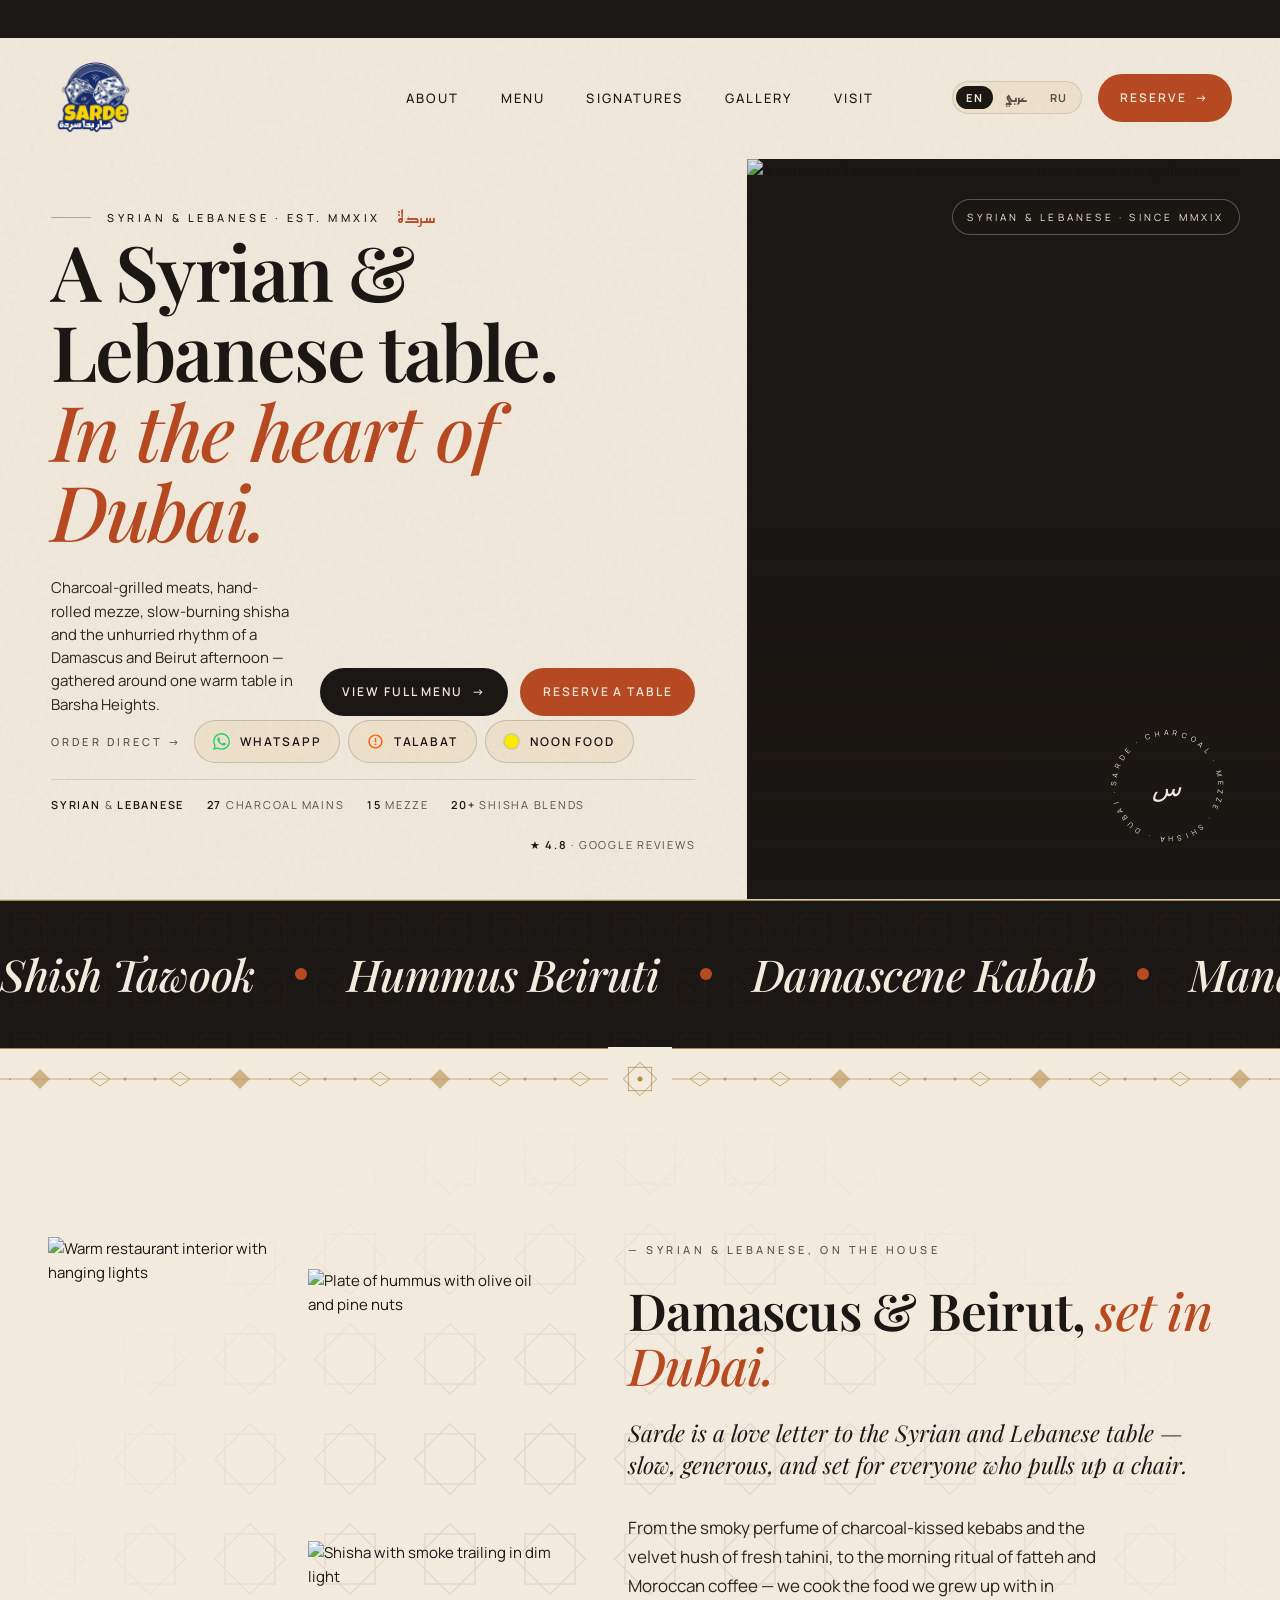
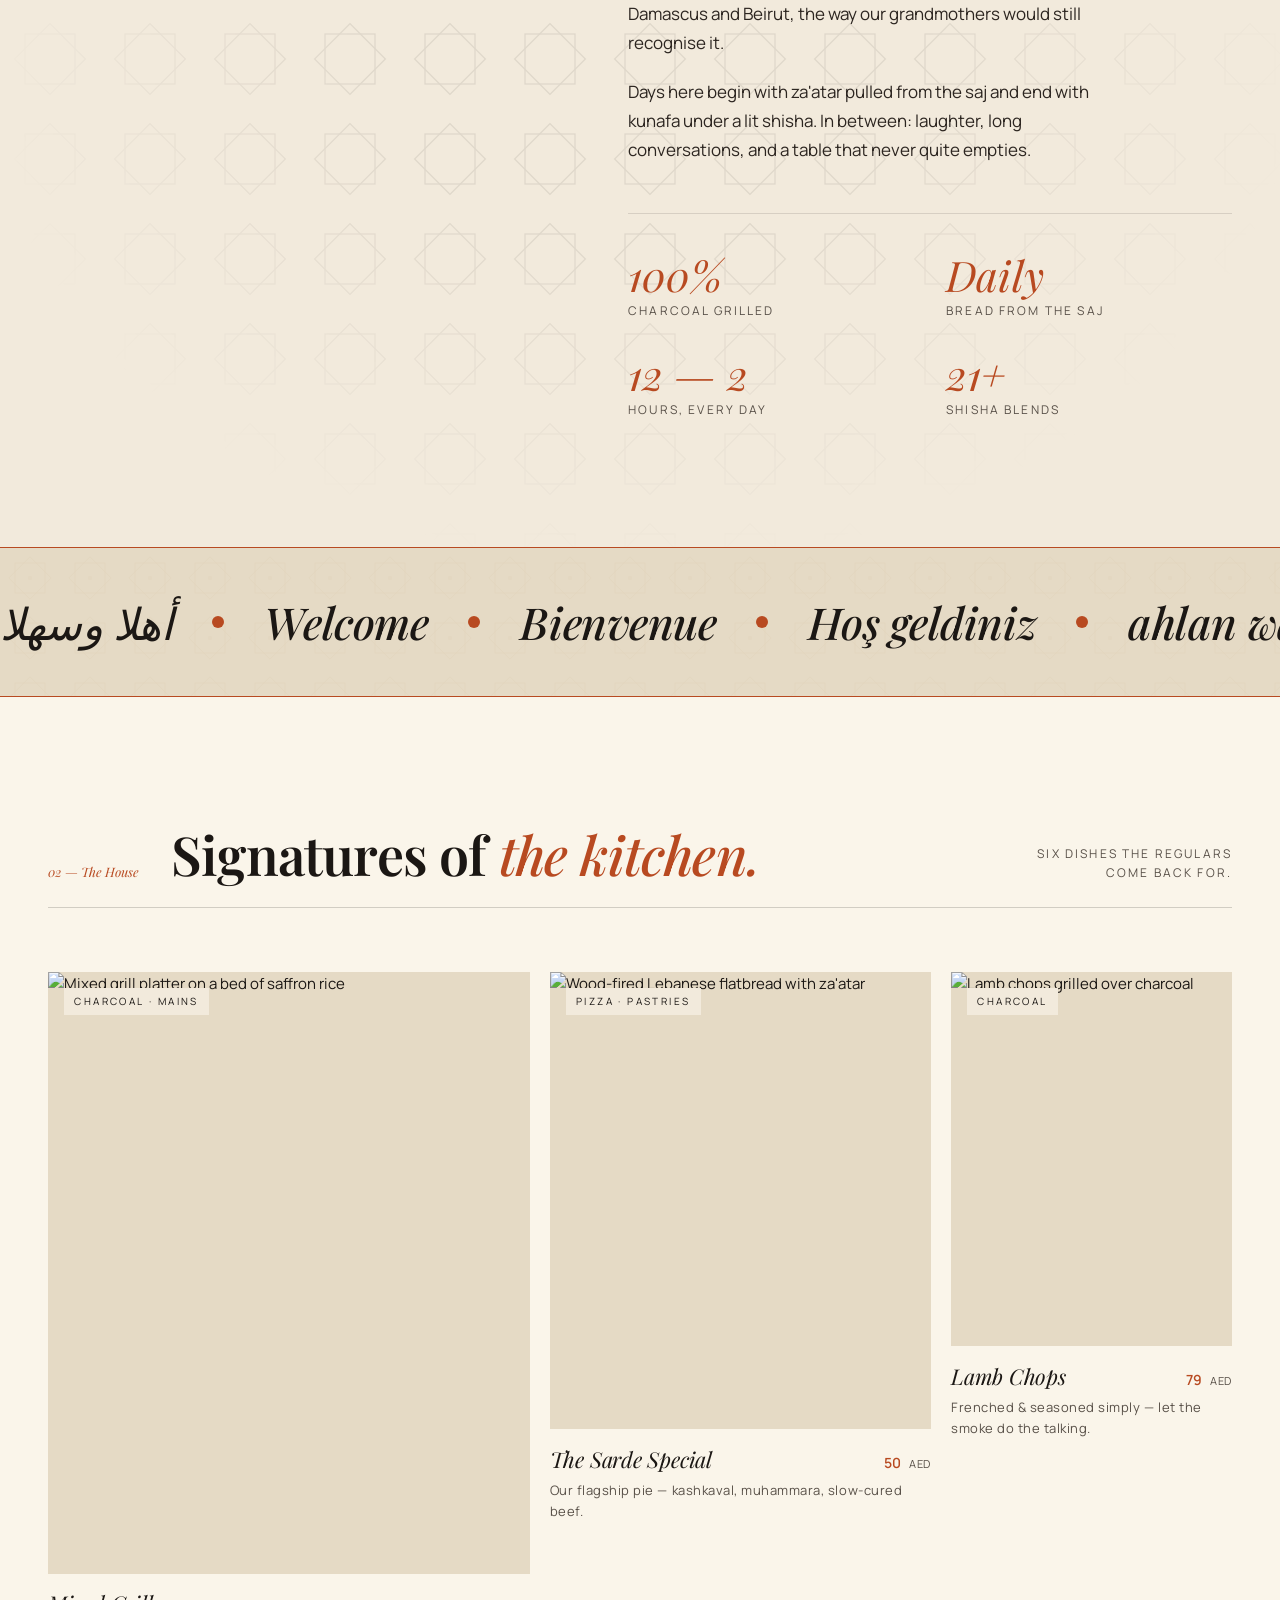
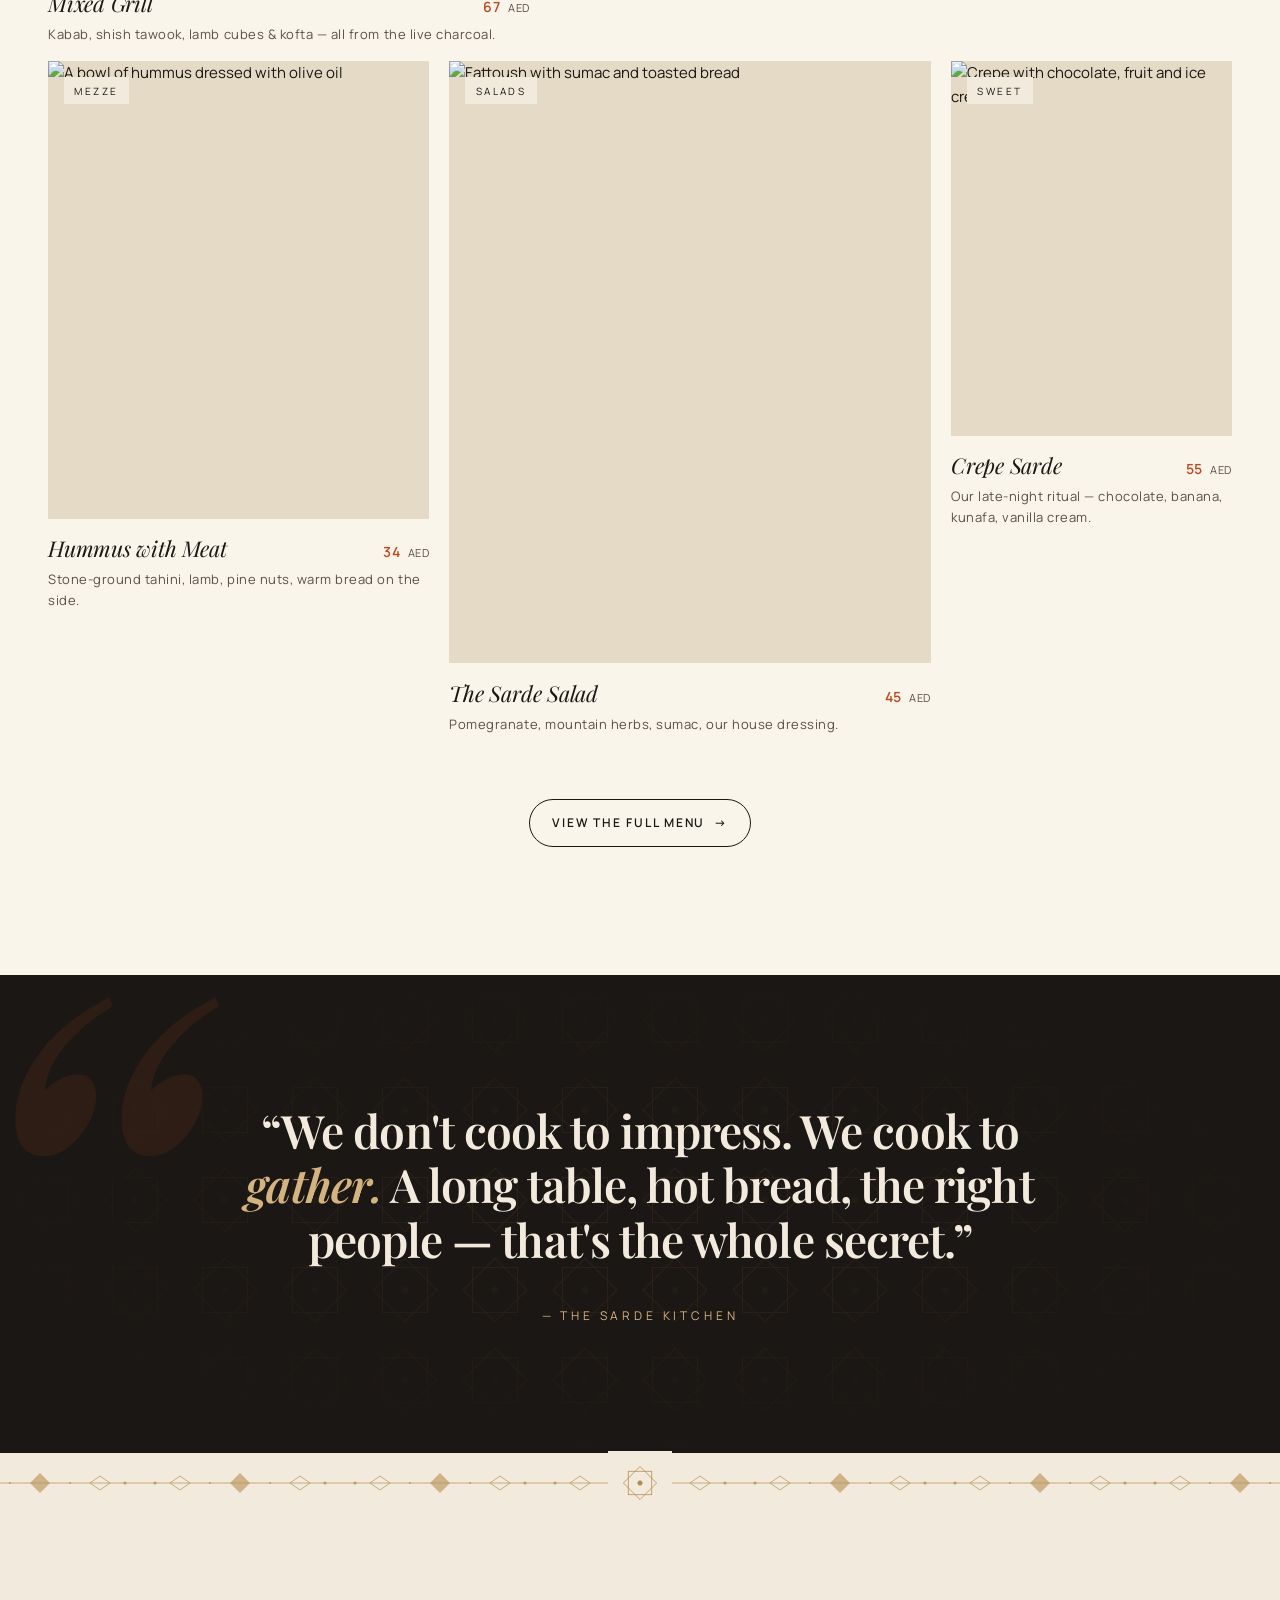
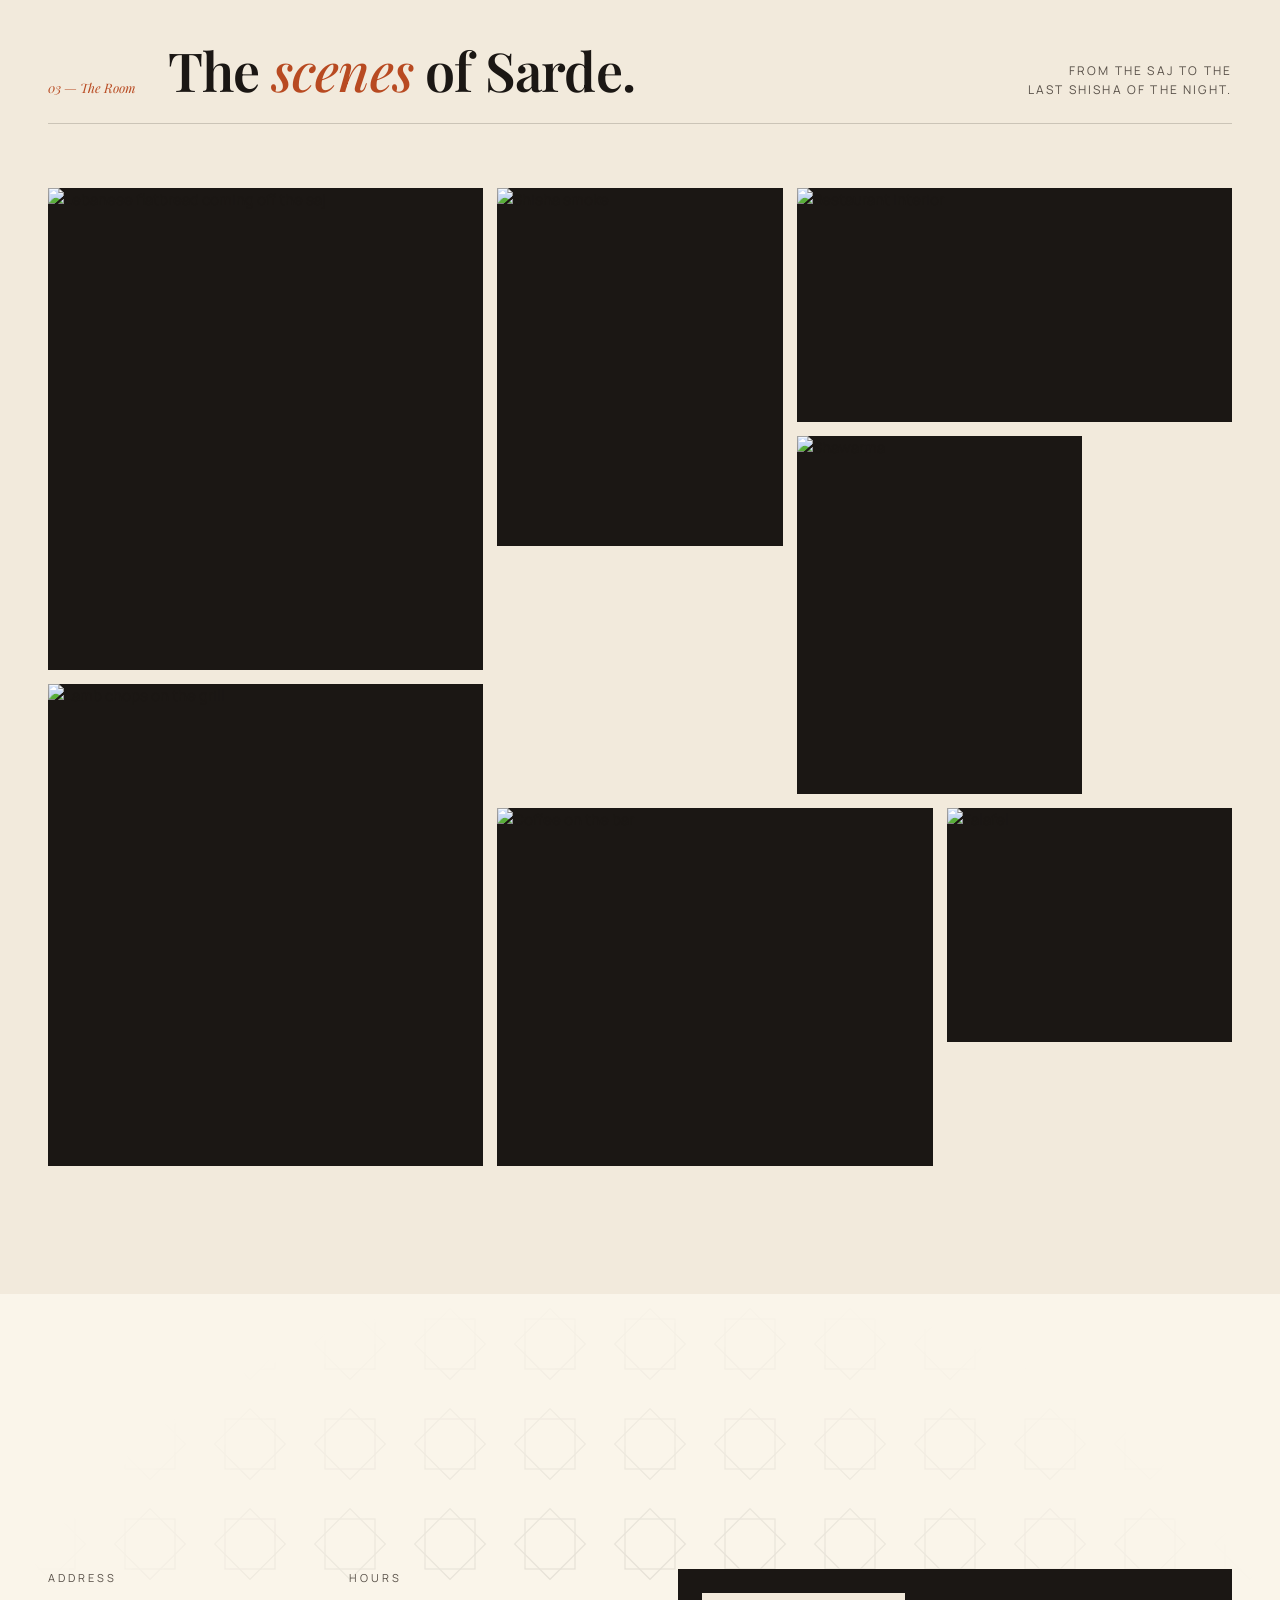
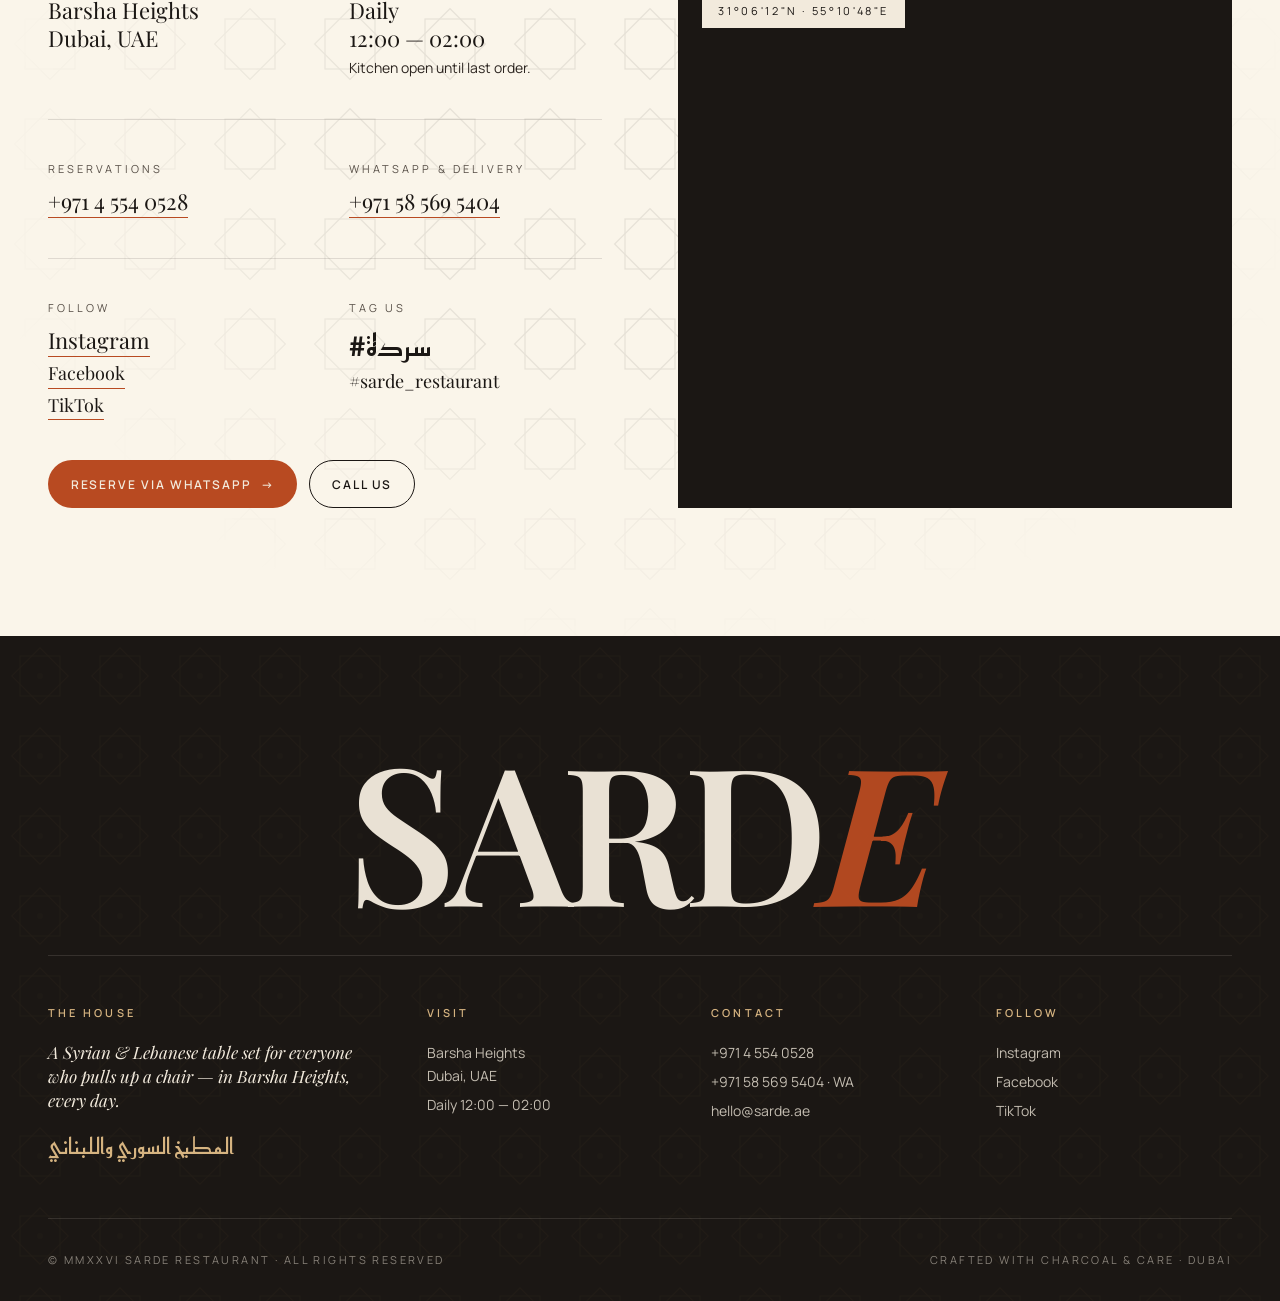
==== index.html @ 64c323df "Initial commit: Sarde Restaurant website - Static HTML/CSS/JS site (no build step) - Public landing " ====
<!doctype html>
<html lang="en">
<head>
<meta charset="utf-8" />
<meta name="viewport" content="width=device-width, initial-scale=1, viewport-fit=cover" />
<meta name="theme-color" content="#1B1714" />
<title>Sarde — Syrian &amp; Lebanese Restaurant, Dubai</title>
<meta name="description" content="Sarde Restaurant — Syrian &amp; Lebanese cuisine in Barsha Heights, Dubai. Charcoal-grilled meats, hand-rolled mezze, slow-burning shisha and timeless Levantine hospitality." />

<link rel="preconnect" href="https://fonts.googleapis.com" />
<link rel="preconnect" href="https://fonts.gstatic.com" crossorigin />
<link rel="preconnect" href="https://images.unsplash.com" />
<link href="https://fonts.googleapis.com/css2?family=Playfair+Display:ital,wght@0,500..800;1,500..800&family=Manrope:wght@300;400;500;600;700&family=Reem+Kufi:wght@400;500&family=Tajawal:wght@300;400;500;700&display=swap" rel="stylesheet" />

<link rel="stylesheet" href="css/style.css" />
</head>
<body>

<!-- ================== Announcement bar ================== -->
<div class="announcement" aria-label="Announcements">
  <div class="announcement-track">
    <span>Open daily <b>12:00 PM — 2:00 AM</b> &nbsp;·&nbsp; Barsha Heights, Dubai &nbsp;·&nbsp; Reservations <b>+971 4 554 0528</b> &nbsp;·&nbsp; Charcoal grill since MMXIX &nbsp;·&nbsp; Now serving the new Sarde Crepe &nbsp;·&nbsp;</span>
    <span aria-hidden="true">Open daily <b>12:00 PM — 2:00 AM</b> &nbsp;·&nbsp; Barsha Heights, Dubai &nbsp;·&nbsp; Reservations <b>+971 4 554 0528</b> &nbsp;·&nbsp; Charcoal grill since MMXIX &nbsp;·&nbsp; Now serving the new Sarde Crepe &nbsp;·&nbsp;</span>
  </div>
</div>

<!-- ================== Navigation ================== -->
<nav class="nav" id="nav" aria-label="Primary">
  <div class="container nav-inner">
    <a href="#top" class="nav-logo" aria-label="Sarde, home">
      <img src="assets/sarde-logo.png" alt="Sarde Restaurant" />
    </a>

    <ul class="nav-menu">
      <li><a href="#about" data-i18n="nav.about">About</a></li>
      <li><a href="menu.html" data-i18n="nav.menu">Menu</a></li>
      <li><a href="#signatures" data-i18n="nav.signatures">Signatures</a></li>
      <li><a href="#gallery" data-i18n="nav.gallery">Gallery</a></li>
      <li><a href="#visit" data-i18n="nav.visit">Visit</a></li>
    </ul>

    <div class="nav-cta">
      <div class="lang-switch" role="group" aria-label="Language">
        <button data-lang="en" class="active" aria-pressed="true">EN</button>
        <button data-lang="ar" aria-pressed="false">عربي</button>
        <button data-lang="ru" aria-pressed="false">RU</button>
      </div>
      <a href="https://wa.me/971585695404" class="btn btn-primary" target="_blank" rel="noopener">
        <span data-i18n="nav.reserve">Reserve</span> <span class="arrow">→</span>
      </a>
      <button class="nav-toggle" id="navToggle" aria-label="Open menu" aria-expanded="false">
        <span></span><span></span><span></span>
      </button>
    </div>
  </div>
</nav>

<!-- Mobile menu -->
<div class="mobile-menu" id="mobileMenu" aria-hidden="true">
  <ul>
    <li><a href="#about"><span class="num">01</span>About</a></li>
    <li><a href="menu.html"><span class="num">02</span>The <em>Menu</em></a></li>
    <li><a href="#signatures"><span class="num">03</span>Signatures</a></li>
    <li><a href="#gallery"><span class="num">04</span>Gallery</a></li>
    <li><a href="#visit"><span class="num">05</span>Visit</a></li>
  </ul>
  <div class="footer">
    <span>+971 4 554 0528</span>
    <span>Barsha Heights · Dubai</span>
    <span>@sarde_restaurant</span>
  </div>
</div>

<!-- ================== HERO ================== -->
<header class="hero" id="top">
  <div class="hero-text">
    <div>
      <div class="hero-eyebrow">
        <span class="line" aria-hidden="true"></span>
        <span class="kicker">Syrian &amp; Lebanese · Est. MMXIX</span>
        <span class="arabic" aria-hidden="true">سردة</span>
      </div>

      <h1 class="display" data-reveal>
        A Syrian &amp; Lebanese table.<br />
        <em>In the heart of Dubai.</em>
      </h1>
    </div>

    <div>
      <div class="hero-bottom">
        <p class="hero-blurb" data-reveal data-reveal-delay="2">
          Charcoal-grilled meats, hand-rolled mezze, slow-burning shisha and
          the unhurried rhythm of a Damascus and Beirut afternoon — gathered
          around one warm table in Barsha Heights.
        </p>

        <div class="hero-actions" data-reveal data-reveal-delay="3">
          <a href="menu.html" class="btn btn-ink">View Full Menu <span class="arrow">→</span></a>
          <a href="https://wa.me/971585695404?text=Hello%20Sarde%2C%20I%27d%20like%20to%20place%20an%20order" class="btn btn-primary" target="_blank" rel="noopener">Reserve a Table</a>
        </div>
      </div>

      <div class="order-row" data-reveal data-reveal-delay="4">
        <span class="order-label">Order direct →</span>

        <a class="order-pill whatsapp" href="https://wa.me/971585695404?text=Hello%20Sarde%2C%20I%27d%20like%20to%20place%20an%20order" target="_blank" rel="noopener" aria-label="Order via WhatsApp">
          <svg viewBox="0 0 24 24" fill="currentColor" aria-hidden="true"><path d="M17.472 14.382c-.297-.149-1.758-.867-2.03-.967-.273-.099-.471-.148-.67.15-.197.297-.767.966-.94 1.164-.173.199-.347.223-.644.075-.297-.15-1.255-.463-2.39-1.475-.883-.788-1.48-1.761-1.653-2.059-.173-.297-.018-.458.13-.606.134-.133.298-.347.446-.52.149-.174.198-.298.298-.497.099-.198.05-.371-.025-.52-.075-.149-.669-1.612-.916-2.207-.242-.579-.487-.5-.669-.51-.173-.008-.371-.01-.57-.01-.198 0-.52.074-.792.372-.272.297-1.04 1.016-1.04 2.479 0 1.462 1.065 2.875 1.213 3.074.149.198 2.096 3.2 5.077 4.487.709.306 1.262.489 1.694.625.712.227 1.36.195 1.871.118.571-.085 1.758-.719 2.006-1.413.248-.694.248-1.289.173-1.413-.074-.124-.272-.198-.57-.347m-5.421 7.403h-.004a9.87 9.87 0 0 1-5.031-1.378l-.361-.214-3.741.982.998-3.648-.235-.374a9.86 9.86 0 0 1-1.51-5.26c.001-5.45 4.436-9.884 9.888-9.884 2.64 0 5.122 1.03 6.988 2.898a9.825 9.825 0 0 1 2.893 6.994c-.003 5.45-4.437 9.884-9.885 9.884m8.413-18.297A11.815 11.815 0 0 0 12.05 0C5.495 0 .16 5.335.157 11.892c0 2.096.547 4.142 1.588 5.945L.057 24l6.305-1.654a11.882 11.882 0 0 0 5.683 1.448h.005c6.554 0 11.89-5.335 11.893-11.893a11.821 11.821 0 0 0-3.48-8.413Z"/></svg>
          WhatsApp
        </a>

        <a class="order-pill talabat" href="https://www.talabat.com/uae/restaurant" target="_blank" rel="noopener" aria-label="Order via Talabat">
          <svg viewBox="0 0 24 24" fill="currentColor" aria-hidden="true"><path d="M12 2C6.48 2 2 6.48 2 12s4.48 10 10 10 10-4.48 10-10S17.52 2 12 2zm0 18c-4.41 0-8-3.59-8-8s3.59-8 8-8 8 3.59 8 8-3.59 8-8 8zm-1-13h2v6h-2zm0 8h2v2h-2z"/></svg>
          Talabat
        </a>

        <a class="order-pill noon" href="https://food.noon.com/" target="_blank" rel="noopener" aria-label="Order via Noon Food">
          <svg viewBox="0 0 24 24" fill="currentColor" aria-hidden="true"><circle cx="12" cy="12" r="10"/></svg>
          Noon Food
        </a>
      </div>

      <div class="hero-meta-row" data-reveal data-reveal-delay="5">
        <span><b>Syrian</b> &amp; <b>Lebanese</b></span>
        <span><b>27</b> Charcoal mains</span>
        <span><b>15</b> Mezze</span>
        <span><b>20+</b> Shisha blends</span>
        <span style="margin-left:auto"><b>★ 4.8</b> · Google Reviews</span>
      </div>
    </div>
  </div>

  <figure class="hero-image">
    <span class="hero-corner-tag">Syrian &amp; Lebanese · Since MMXIX</span>
    <img
      data-image="hero/main"
      src="https://images.unsplash.com/photo-1544025162-d76694265947?auto=format&fit=crop&w=1600&q=80"
      alt="A spread of Lebanese mezze, hummus, fresh bread and grilled meats" />

    <div class="hero-stamp" aria-hidden="true">
      <svg viewBox="0 0 200 200">
        <defs>
          <path id="circle" d="M 100,100 m -78,0 a 78,78 0 1,1 156,0 a 78,78 0 1,1 -156,0" />
        </defs>
        <text font-family="Manrope" font-size="11" letter-spacing="6" fill="#F2EADC">
          <textPath href="#circle">SARDE  ·  CHARCOAL  ·  MEZZE  ·  SHISHA  ·  DUBAI  ·  </textPath>
        </text>
      </svg>
      <span class="ar">س</span>
    </div>
  </figure>
</header>

<!-- ================== Marquee ================== -->
<section class="marquee" aria-hidden="true">
  <div class="marquee-track">
    <span>Shish Tawook <span class="dot"></span> Hummus Beiruti <span class="dot"></span> Damascene Kabab <span class="dot"></span> Manakish Za'atar <span class="dot"></span> Shaqaf Tikka <span class="dot"></span> Aleppo Kebab <span class="dot"></span> Lamb Chops <span class="dot"></span> Kunafa Nabulsiya <span class="dot"></span> Mixed Grill <span class="dot"></span></span>
    <span>Shish Tawook <span class="dot"></span> Hummus Beiruti <span class="dot"></span> Damascene Kabab <span class="dot"></span> Manakish Za'atar <span class="dot"></span> Shaqaf Tikka <span class="dot"></span> Aleppo Kebab <span class="dot"></span> Lamb Chops <span class="dot"></span> Kunafa Nabulsiya <span class="dot"></span> Mixed Grill <span class="dot"></span></span>
  </div>
</section>

<!-- ================== Ornament divider ================== -->
<div class="ornament" aria-hidden="true">
  <div class="ornament-center">
    <svg viewBox="0 0 60 60" fill="none" stroke="currentColor" stroke-width="1">
      <rect x="14" y="14" width="32" height="32"/>
      <rect x="14" y="14" width="32" height="32" transform="rotate(45 30 30)"/>
      <circle cx="30" cy="30" r="3" fill="currentColor"/>
    </svg>
  </div>
</div>

<!-- ================== About ================== -->
<section id="about" class="about section bg-pattern-soft">
  <div class="container">
    <div class="about-grid">
      <div class="about-images" data-reveal data-image-section="about">
        <figure>
          <img src="https://images.unsplash.com/photo-1517248135467-4c7edcad34c4?auto=format&fit=crop&w=1100&q=80"
               alt="Warm restaurant interior with hanging lights" />
        </figure>
        <figure>
          <img src="https://images.unsplash.com/photo-1542114740389-9b46fb1e5be7?auto=format&fit=crop&w=900&q=80"
               alt="Plate of hummus with olive oil and pine nuts" />
        </figure>
        <figure>
          <img src="https://images.unsplash.com/photo-1591299177061-2151e53fcaea?auto=format&fit=crop&w=900&q=80"
               alt="Shisha with smoke trailing in dim light" />
        </figure>
      </div>

      <div class="about-text">
        <span class="kicker" data-reveal>— Syrian &amp; Lebanese, on the House</span>
        <h2 data-reveal data-reveal-delay="1">
          Damascus &amp; Beirut, <em>set in Dubai.</em>
        </h2>
        <p class="lead" data-reveal data-reveal-delay="2">
          Sarde is a love letter to the Syrian and Lebanese table — slow,
          generous, and set for everyone who pulls up a chair.
        </p>
        <p data-reveal data-reveal-delay="3">
          From the smoky perfume of charcoal-kissed kebabs and the velvet
          hush of fresh tahini, to the morning ritual of fatteh and Moroccan
          coffee — we cook the food we grew up with in Damascus and Beirut,
          the way our grandmothers would still recognise it.
        </p>
        <p data-reveal data-reveal-delay="4">
          Days here begin with za'atar pulled from the saj and end with
          kunafa under a lit shisha. In between: laughter, long conversations,
          and a table that never quite empties.
        </p>

        <ul class="hallmarks" data-reveal data-reveal-delay="5">
          <li>
            <span class="num">100%</span>
            <span class="lbl">Charcoal grilled</span>
          </li>
          <li>
            <span class="num">Daily</span>
            <span class="lbl">Bread from the saj</span>
          </li>
          <li>
            <span class="num">12 — 2</span>
            <span class="lbl">Hours, every day</span>
          </li>
          <li>
            <span class="num">21+</span>
            <span class="lbl">Shisha blends</span>
          </li>
        </ul>
      </div>
    </div>
  </div>
</section>

<!-- ================== Marquee 2 — Arabic accent ================== -->
<section class="marquee" aria-hidden="true" style="background:var(--cream-shade); border-color:var(--terracotta);">
  <div class="marquee-track" style="animation-direction: reverse; color: var(--ink);">
    <span style="color:var(--ink);">أهلا وسهلا <span class="dot"></span> Welcome <span class="dot"></span> Bienvenue <span class="dot"></span> Hoş geldiniz <span class="dot"></span> ahlan wa sahlan <span class="dot"></span> أهلا وسهلا <span class="dot"></span></span>
    <span style="color:var(--ink);">أهلا وسهلا <span class="dot"></span> Welcome <span class="dot"></span> Bienvenue <span class="dot"></span> Hoş geldiniz <span class="dot"></span> ahlan wa sahlan <span class="dot"></span> أهلا وسهلا <span class="dot"></span></span>
  </div>
</section>

<!-- ================== Signatures ================== -->
<section id="signatures" class="signatures section">
  <div class="container-wide">
    <div class="section-head" data-reveal>
      <div class="num-block">
        <span class="section-num">02 — The House</span>
      </div>
      <h2>Signatures of <em>the kitchen.</em></h2>
      <div class="head-meta">
        Six dishes the regulars<br />come back for.
      </div>
    </div>

    <div class="dish-grid" data-image-section="signatures">
      <article class="dish" data-reveal>
        <div class="dish-image">
          <span class="dish-tag">Charcoal · Mains</span>
          <img src="https://images.unsplash.com/photo-1599487488170-d11ec9c172f0?auto=format&fit=crop&w=900&q=80"
               alt="Mixed grill platter on a bed of saffron rice" />
        </div>
        <div class="dish-info">
          <h3>Mixed Grill</h3>
          <span class="price">67 <small>AED</small></span>
        </div>
        <p class="dish-desc">Kabab, shish tawook, lamb cubes & kofta — all from the live charcoal.</p>
      </article>

      <article class="dish" data-reveal data-reveal-delay="1">
        <div class="dish-image">
          <span class="dish-tag">Pizza · Pastries</span>
          <img src="https://images.unsplash.com/photo-1601000938259-9e92002320b2?auto=format&fit=crop&w=900&q=80"
               alt="Wood-fired Lebanese flatbread with za'atar" />
        </div>
        <div class="dish-info">
          <h3>The Sarde Special</h3>
          <span class="price">50 <small>AED</small></span>
        </div>
        <p class="dish-desc">Our flagship pie — kashkaval, muhammara, slow-cured beef.</p>
      </article>

      <article class="dish" data-reveal data-reveal-delay="2">
        <div class="dish-image">
          <span class="dish-tag">Charcoal</span>
          <img src="https://images.unsplash.com/photo-1623653387945-2fd25214f8fc?auto=format&fit=crop&w=900&q=80"
               alt="Lamb chops grilled over charcoal" />
        </div>
        <div class="dish-info">
          <h3>Lamb Chops</h3>
          <span class="price">79 <small>AED</small></span>
        </div>
        <p class="dish-desc">Frenched & seasoned simply — let the smoke do the talking.</p>
      </article>

      <article class="dish" data-reveal>
        <div class="dish-image">
          <span class="dish-tag">Mezze</span>
          <img src="https://images.unsplash.com/photo-1542114740389-9b46fb1e5be7?auto=format&fit=crop&w=900&q=80"
               alt="A bowl of hummus dressed with olive oil" />
        </div>
        <div class="dish-info">
          <h3>Hummus with Meat</h3>
          <span class="price">34 <small>AED</small></span>
        </div>
        <p class="dish-desc">Stone-ground tahini, lamb, pine nuts, warm bread on the side.</p>
      </article>

      <article class="dish" data-reveal data-reveal-delay="1">
        <div class="dish-image">
          <span class="dish-tag">Salads</span>
          <img src="https://images.unsplash.com/photo-1540420773420-3366772f4999?auto=format&fit=crop&w=900&q=80"
               alt="Fattoush with sumac and toasted bread" />
        </div>
        <div class="dish-info">
          <h3>The Sarde Salad</h3>
          <span class="price">45 <small>AED</small></span>
        </div>
        <p class="dish-desc">Pomegranate, mountain herbs, sumac, our house dressing.</p>
      </article>

      <article class="dish" data-reveal data-reveal-delay="2">
        <div class="dish-image">
          <span class="dish-tag">Sweet</span>
          <img src="https://images.unsplash.com/photo-1488477181946-6428a0291777?auto=format&fit=crop&w=900&q=80"
               alt="Crepe with chocolate, fruit and ice cream" />
        </div>
        <div class="dish-info">
          <h3>Crepe Sarde</h3>
          <span class="price">55 <small>AED</small></span>
        </div>
        <p class="dish-desc">Our late-night ritual — chocolate, banana, kunafa, vanilla cream.</p>
      </article>
    </div>

    <div class="signatures-cta">
      <a href="menu.html" class="btn btn-ghost-dark">View the full menu <span class="arrow">→</span></a>
    </div>
  </div>
</section>

<!-- ================== Pull-quote ================== -->
<section class="quote-section">
  <div class="quote-inner">
    <blockquote data-reveal>
      “We don't cook to impress. We cook to <em>gather.</em> A long table,
      hot bread, the right people — that's the whole secret.”
    </blockquote>
    <cite data-reveal data-reveal-delay="2">— The Sarde Kitchen</cite>
  </div>
</section>

<!-- ================== Ornament ================== -->
<div class="ornament" aria-hidden="true" style="background-color: var(--cream);">
  <div class="ornament-center">
    <svg viewBox="0 0 60 60" fill="none" stroke="currentColor" stroke-width="1">
      <rect x="14" y="14" width="32" height="32"/>
      <rect x="14" y="14" width="32" height="32" transform="rotate(45 30 30)"/>
      <circle cx="30" cy="30" r="3" fill="currentColor"/>
    </svg>
  </div>
</div>

<!-- ================== Gallery ================== -->
<section id="gallery" class="gallery section">
  <div class="container-wide">
    <div class="section-head" data-reveal>
      <div class="num-block">
        <span class="section-num">03 — The Room</span>
      </div>
      <h2>The <em>scenes</em> of Sarde.</h2>
      <div class="head-meta">
        From the saj to the<br />last shisha of the night.
      </div>
    </div>

    <div class="gallery-grid" data-image-section="gallery">
      <a href="#" class="gallery-item g-1" data-reveal>
        <img src="https://images.unsplash.com/photo-1567521464027-f127ff144326?auto=format&fit=crop&w=1200&q=80" alt="Lebanese flatbread coming off the saj" />
        <span class="lbl">From the saj</span>
      </a>
      <a href="#" class="gallery-item g-2" data-reveal data-reveal-delay="1">
        <img src="https://images.unsplash.com/photo-1591299177061-2151e53fcaea?auto=format&fit=crop&w=900&q=80" alt="Shisha smoke" />
        <span class="lbl">Shisha · slow burn</span>
      </a>
      <a href="#" class="gallery-item g-3" data-reveal data-reveal-delay="2">
        <img src="https://images.unsplash.com/photo-1565299585323-38d6b0865b47?auto=format&fit=crop&w=900&q=80" alt="Restaurant interior" />
        <span class="lbl">The Room</span>
      </a>
      <a href="#" class="gallery-item g-4" data-reveal>
        <img src="https://images.unsplash.com/photo-1606756790138-261d2b21cd75?auto=format&fit=crop&w=900&q=80" alt="Shawarma" />
        <span class="lbl">Shawarma</span>
      </a>
      <a href="#" class="gallery-item g-5" data-reveal data-reveal-delay="1">
        <img src="https://images.unsplash.com/photo-1623653387945-2fd25214f8fc?auto=format&fit=crop&w=1200&q=80" alt="Lamb chops on the grill" />
        <span class="lbl">Charcoal · live fire</span>
      </a>
      <a href="#" class="gallery-item g-6" data-reveal data-reveal-delay="2">
        <img src="https://images.unsplash.com/photo-1495474472287-4d71bcdd2085?auto=format&fit=crop&w=900&q=80" alt="Coffee on the bar" />
        <span class="lbl">Moroccan coffee</span>
      </a>
      <a href="#" class="gallery-item g-7" data-reveal data-reveal-delay="3">
        <img src="https://images.unsplash.com/photo-1601314002592-b8734bca6604?auto=format&fit=crop&w=900&q=80" alt="Falafel" />
        <span class="lbl">Falafel · golden</span>
      </a>
    </div>
  </div>
</section>

<!-- ================== Visit / Contact ================== -->
<section id="visit" class="contact section bg-pattern-soft">
  <div class="container-wide">
    <div class="section-head" data-reveal>
      <div class="num-block">
        <span class="section-num">04 — Visit</span>
      </div>
      <h2>Find your <em>seat.</em></h2>
      <div class="head-meta">
        Walk-ins welcome.<br />Reservations adored.
      </div>
    </div>

    <div class="contact-grid">
      <div class="contact-info" data-reveal>
        <dl class="contact-block">
          <div>
            <dt>Address</dt>
            <dd>Barsha Heights<br />Dubai, UAE</dd>
          </div>
          <div>
            <dt>Hours</dt>
            <dd>Daily<br />12:00 — 02:00</dd>
            <p class="small">Kitchen open until last order.</p>
          </div>
        </dl>

        <dl class="contact-block">
          <div>
            <dt>Reservations</dt>
            <dd><a href="tel:+97145540528">+971 4 554 0528</a></dd>
          </div>
          <div>
            <dt>WhatsApp & Delivery</dt>
            <dd><a href="https://wa.me/971585695404" target="_blank" rel="noopener">+971 58 569 5404</a></dd>
          </div>
        </dl>

        <dl class="contact-block">
          <div>
            <dt>Follow</dt>
            <dd>
              <a href="https://instagram.com/sarde_restaurant" target="_blank" rel="noopener">Instagram</a><br/>
              <a href="https://facebook.com/sarde.restaurant" target="_blank" rel="noopener" style="font-size:18px">Facebook</a><br/>
              <a href="https://tiktok.com/@sarde_restaurant" target="_blank" rel="noopener" style="font-size:18px">TikTok</a>
            </dd>
          </div>
          <div>
            <dt>Tag us</dt>
            <dd><span class="arabic" style="font-size:30px;">#سردة</span><br/><span style="font-size:18px;">#sarde_restaurant</span></dd>
          </div>
        </dl>

        <div class="contact-cta">
          <a href="https://wa.me/971585695404" class="btn btn-primary" target="_blank" rel="noopener">Reserve via WhatsApp <span class="arrow">→</span></a>
          <a href="tel:+97145540528" class="btn btn-ghost-dark">Call us</a>
        </div>
      </div>

      <div class="contact-map" data-reveal data-reveal-delay="2">
        <span class="stamp">31°06'12"N · 55°10'48"E</span>
        <iframe
          src="https://www.google.com/maps?q=Barsha+Heights+Dubai&output=embed"
          loading="lazy"
          referrerpolicy="no-referrer-when-downgrade"
          title="Sarde Restaurant location — Barsha Heights, Dubai">
        </iframe>
      </div>
    </div>
  </div>
</section>

<!-- ================== Footer ================== -->
<footer>
  <div class="container-wide">
    <div class="footer-display" aria-hidden="true">SARD<em>E</em></div>

    <div class="footer-grid">
      <div>
        <h4>The House</h4>
        <p class="lead">A Syrian &amp; Lebanese table set for everyone who pulls up a chair — in Barsha Heights, every day.</p>
        <p><span class="arabic" style="font-size:22px; color:var(--brass-light);">المطبخ السوري واللبناني</span></p>
      </div>
      <div>
        <h4>Visit</h4>
        <p>Barsha Heights<br>Dubai, UAE</p>
        <p>Daily 12:00 — 02:00</p>
      </div>
      <div>
        <h4>Contact</h4>
        <a href="tel:+97145540528">+971 4 554 0528</a>
        <a href="https://wa.me/971585695404" target="_blank" rel="noopener">+971 58 569 5404 · WA</a>
        <a href="mailto:hello@sarde.ae">hello@sarde.ae</a>
      </div>
      <div>
        <h4>Follow</h4>
        <a href="https://instagram.com/sarde_restaurant" target="_blank" rel="noopener">Instagram</a>
        <a href="https://facebook.com/sarde.restaurant" target="_blank" rel="noopener">Facebook</a>
        <a href="https://tiktok.com/@sarde_restaurant" target="_blank" rel="noopener">TikTok</a>
      </div>
    </div>

    <div class="footer-bottom">
      <span>© MMXXVI Sarde Restaurant · All rights reserved</span>
      <span>Crafted with charcoal & care · Dubai</span>
    </div>
  </div>
</footer>

<script src="https://cdn.jsdelivr.net/npm/@supabase/supabase-js@2"></script>
<script src="js/supabase-client.js"></script>
<script src="js/main.js"></script>
<script src="js/home-loader.js"></script>
<script src="js/i18n.js"></script>
</body>
</html>
---- css/style.css ----
/* =============================================================
   SARDE RESTAURANT — Editorial Levantine
   A magazine-style aesthetic in warm cream, ink, terracotta & brass
   ============================================================= */

/* ---------- Tokens ---------- */
:root {
  /* Palette — warm, earthen, lived-in */
  --ink:           #1B1714;
  --ink-soft:      #2C2520;
  --ink-mute:      #585048;
  --cream:         #F2EADC;
  --cream-warm:    #EFE3CE;
  --cream-shade:   #E5DAC5;
  --paper:         #FAF5EA;
  --terracotta:    #B84A21;
  --terracotta-d:  #8E3617;
  --brass:         #B58A4E;
  --brass-light:   #D5B380;
  --olive:         #6E6F4A;
  --sage:          #989972;

  /* Typography */
  --display: "Playfair Display", "DM Serif Display", "Cormorant Garamond", Georgia, serif;
  --body:    "Manrope", "DM Sans", "Helvetica Neue", system-ui, sans-serif;
  --arabic:  "Reem Kufi", "Amiri", serif;
  --mono:    "JetBrains Mono", ui-monospace, monospace;

  /* Spacing rhythm */
  --gutter: clamp(1.25rem, 4vw, 3rem);
  --section: clamp(5rem, 10vw, 9rem);

  /* Effects */
  --grain-opacity: .045;
  --ease: cubic-bezier(.22,.61,.36,1);
  --ease-out: cubic-bezier(.16,1,.3,1);

  /* Arabic geometric patterns — encoded SVG data URIs */
  --pattern-khatam:
    url("data:image/svg+xml;utf8,<svg xmlns='http://www.w3.org/2000/svg' width='80' height='80' viewBox='0 0 80 80'><g fill='none' stroke='%23B58A4E' stroke-width='1' opacity='0.55'><rect x='20' y='20' width='40' height='40'/><rect x='20' y='20' width='40' height='40' transform='rotate(45 40 40)'/><circle cx='40' cy='40' r='3' fill='%23B58A4E' stroke='none' opacity='0.5'/></g></svg>");
  --pattern-khatam-light:
    url("data:image/svg+xml;utf8,<svg xmlns='http://www.w3.org/2000/svg' width='80' height='80' viewBox='0 0 80 80'><g fill='none' stroke='%231B1714' stroke-width='1' opacity='0.18'><rect x='20' y='20' width='40' height='40'/><rect x='20' y='20' width='40' height='40' transform='rotate(45 40 40)'/></g></svg>");
  --pattern-arabesque:
    url("data:image/svg+xml;utf8,<svg xmlns='http://www.w3.org/2000/svg' width='120' height='120' viewBox='0 0 120 120'><g fill='none' stroke='%23B58A4E' stroke-width='1' opacity='0.4'><circle cx='60' cy='60' r='40'/><circle cx='60' cy='60' r='28'/><path d='M60 20 Q80 40 60 60 Q40 40 60 20 Z'/><path d='M60 100 Q80 80 60 60 Q40 80 60 100 Z'/><path d='M20 60 Q40 80 60 60 Q40 40 20 60 Z'/><path d='M100 60 Q80 80 60 60 Q80 40 100 60 Z'/></g></svg>");
  --ornament-strip:
    url("data:image/svg+xml;utf8,<svg xmlns='http://www.w3.org/2000/svg' width='200' height='28' viewBox='0 0 200 28'><g fill='none' stroke='%23B58A4E' stroke-width='0.8' opacity='0.85'><line x1='0' y1='14' x2='200' y2='14'/><polygon points='100,4 110,14 100,24 90,14' fill='%23B58A4E' stroke='none' opacity='0.7'/><polygon points='40,7 50,14 40,21 30,14'/><polygon points='160,7 170,14 160,21 150,14'/><circle cx='15' cy='14' r='1.5' fill='%23B58A4E' stroke='none'/><circle cx='185' cy='14' r='1.5' fill='%23B58A4E' stroke='none'/><circle cx='70' cy='14' r='1' fill='%23B58A4E' stroke='none'/><circle cx='130' cy='14' r='1' fill='%23B58A4E' stroke='none'/></g></svg>");
}

/* ---------- Reset ---------- */
*, *::before, *::after { box-sizing: border-box; }
* { margin: 0; padding: 0; }

html { scroll-behavior: smooth; -webkit-text-size-adjust: 100%; }
body {
  font-family: var(--body);
  font-size: 15px;
  line-height: 1.6;
  color: var(--ink);
  background: var(--cream);
  -webkit-font-smoothing: antialiased;
  text-rendering: optimizeLegibility;
  overflow-x: hidden;
}

img, svg { display: block; max-width: 100%; height: auto; }
button, input, textarea { font: inherit; color: inherit; }
button { background: none; border: 0; cursor: pointer; }
a { color: inherit; text-decoration: none; }
ul, ol { list-style: none; }

::selection { background: var(--terracotta); color: var(--cream); }

/* Custom scrollbar */
::-webkit-scrollbar { width: 10px; height: 10px; }
::-webkit-scrollbar-track { background: var(--cream-shade); }
::-webkit-scrollbar-thumb { background: var(--ink-soft); border: 2px solid var(--cream-shade); border-radius: 8px; }

/* Paper grain texture overlay */
body::before {
  content: "";
  position: fixed; inset: 0;
  pointer-events: none;
  z-index: 9999;
  background-image: url("data:image/svg+xml;utf8,<svg viewBox='0 0 200 200' xmlns='http://www.w3.org/2000/svg'><filter id='n'><feTurbulence type='fractalNoise' baseFrequency='0.85' numOctaves='2' stitchTiles='stitch'/><feColorMatrix values='0 0 0 0 0  0 0 0 0 0  0 0 0 0 0  0 0 0 0.55 0'/></filter><rect width='100%25' height='100%25' filter='url(%23n)'/></svg>");
  opacity: var(--grain-opacity);
  mix-blend-mode: multiply;
}

/* ---------- Typography ---------- */
.display, h1, h2, h3 {
  font-family: var(--display);
  font-weight: 600;
  line-height: 1.08;
  letter-spacing: -0.015em;
}
.display em, h1 em, h2 em {
  font-style: italic;
  font-weight: 500;
  color: var(--terracotta);
}

.kicker {
  font-family: var(--body);
  font-size: 11px;
  letter-spacing: 0.32em;
  text-transform: uppercase;
  color: var(--ink-mute);
  font-weight: 500;
}

.section-num {
  font-family: var(--display);
  font-style: italic;
  font-size: 13px;
  color: var(--terracotta);
  letter-spacing: 0;
}

.arabic {
  font-family: var(--arabic);
  font-weight: 400;
  letter-spacing: 0;
}

/* ---------- Layout primitives ---------- */
.container {
  width: min(100%, 1380px);
  margin: 0 auto;
  padding-inline: var(--gutter);
}
.container-wide {
  width: min(100%, 1600px);
  margin: 0 auto;
  padding-inline: var(--gutter);
}
.section { padding-block: var(--section); }

.divider {
  display: block;
  width: 100%;
  height: 1px;
  background: var(--ink);
  opacity: .12;
}

/* ---------- Buttons ---------- */
.btn {
  display: inline-flex;
  align-items: center;
  gap: .55rem;
  padding: .85rem 1.35rem;
  font-size: 12px;
  letter-spacing: 0.16em;
  text-transform: uppercase;
  font-weight: 600;
  border-radius: 999px;
  transition: all .35s var(--ease);
  white-space: nowrap;
  border: 1px solid transparent;
}
.btn .arrow {
  transition: transform .35s var(--ease);
  display: inline-block;
}
.btn:hover .arrow { transform: translateX(4px); }

.btn-primary {
  background: var(--terracotta);
  color: var(--cream);
}
.btn-primary:hover { background: var(--terracotta-d); }

.btn-ink {
  background: var(--ink);
  color: var(--cream);
}
.btn-ink:hover { background: var(--terracotta); }

.btn-ghost {
  background: transparent;
  color: var(--cream);
  border-color: rgba(242,234,220,.4);
}
.btn-ghost:hover { background: var(--cream); color: var(--ink); border-color: var(--cream); }

.btn-ghost-dark {
  background: transparent;
  color: var(--ink);
  border-color: var(--ink);
}
.btn-ghost-dark:hover { background: var(--ink); color: var(--cream); }

/* ---------- Announcement / Ticker bar ---------- */
.announcement {
  background: var(--ink);
  color: var(--cream);
  font-size: 11px;
  letter-spacing: 0.22em;
  text-transform: uppercase;
  padding: 10px 0;
  overflow: hidden;
  position: relative;
}
.announcement-track {
  display: inline-flex;
  gap: 3.5rem;
  white-space: nowrap;
  animation: scroll-x 38s linear infinite;
  padding-left: 100%;
}
.announcement span { display: inline-flex; align-items: center; gap: 3.5rem; }
.announcement b {
  color: var(--brass-light);
  font-weight: 500;
}
@keyframes scroll-x {
  to { transform: translateX(-100%); }
}

/* ---------- Navigation ---------- */
.nav {
  position: sticky;
  top: 0;
  z-index: 100;
  background: var(--cream);
  border-bottom: 1px solid transparent;
  transition: all .4s var(--ease);
}
.nav.scrolled {
  border-bottom-color: rgba(27,23,20,.1);
  background: rgba(242,234,220,.92);
  backdrop-filter: blur(12px);
  -webkit-backdrop-filter: blur(12px);
}
.nav-inner {
  display: grid;
  grid-template-columns: 1fr auto 1fr;
  align-items: center;
  padding-block: 1.4rem;
  gap: 2rem;
}
.nav.scrolled .nav-inner { padding-block: 1rem; }

.nav-logo {
  display: inline-flex;
  align-items: center;
  gap: .5rem;
  font-family: var(--display);
  font-weight: 500;
  font-size: 26px;
  letter-spacing: -0.02em;
  color: var(--ink);
  transition: transform .35s var(--ease);
}
.nav-logo:hover { transform: scale(1.02); }
.nav-logo img {
  height: 76px;
  width: auto;
  display: block;
  transition: height .35s var(--ease);
}
.nav.scrolled .nav-logo img { height: 60px; }
@media (max-width: 640px) {
  .nav-logo img { height: 58px; }
  .nav.scrolled .nav-logo img { height: 48px; }
}
.nav-logo em {
  font-style: italic;
  color: var(--terracotta);
}
.nav-logo .arabic {
  font-size: 18px;
  color: var(--ink-mute);
  font-weight: 600;
}

/* =============================================================
   ARABIC GEOMETRIC PATTERNS — utilities
   ============================================================= */
.pattern-khatam {
  background-image: var(--pattern-khatam);
  background-size: 60px 60px;
}
.pattern-khatam-light {
  background-image: var(--pattern-khatam-light);
  background-size: 60px 60px;
}
.pattern-arabesque {
  background-image: var(--pattern-arabesque);
  background-size: 160px 160px;
}

/* Decorative ornament strip — separates sections with an Arabic motif */
.ornament {
  display: flex;
  align-items: center;
  justify-content: center;
  height: 60px;
  width: 100%;
  background-image: var(--ornament-strip);
  background-repeat: repeat-x;
  background-position: center;
  background-size: 200px 28px;
  position: relative;
}
.ornament-center {
  position: relative;
  width: 64px; height: 64px;
  background: var(--cream);
  display: grid;
  place-items: center;
  z-index: 2;
}
.ornament-center svg { width: 44px; height: 44px; color: var(--brass); }

/* Pattern atmosphere — applied to specific sections */
.bg-pattern-soft {
  position: relative;
  isolation: isolate;
}
.bg-pattern-soft::before {
  content: "";
  position: absolute; inset: 0;
  background-image: var(--pattern-khatam-light);
  background-size: 100px 100px;
  opacity: .5;
  z-index: -1;
  pointer-events: none;
  mask-image: radial-gradient(ellipse at center, black 30%, transparent 75%);
  -webkit-mask-image: radial-gradient(ellipse at center, black 30%, transparent 75%);
}

.bg-pattern-dark {
  position: relative;
  isolation: isolate;
}
.bg-pattern-dark::before {
  content: "";
  position: absolute; inset: 0;
  background-image: var(--pattern-khatam);
  background-size: 80px 80px;
  opacity: .25;
  z-index: 0;
  pointer-events: none;
}
.bg-pattern-dark > * { position: relative; z-index: 1; }

/* Corner ornament accent (Islamic 8-point star with rosette) */
.corner-ornament {
  position: absolute;
  width: 90px;
  height: 90px;
  pointer-events: none;
  opacity: .7;
}
.corner-ornament.tl { top: 1.5rem; left: 1.5rem; }
.corner-ornament.tr { top: 1.5rem; right: 1.5rem; transform: scaleX(-1); }
.corner-ornament.bl { bottom: 1.5rem; left: 1.5rem; transform: scaleY(-1); }
.corner-ornament.br { bottom: 1.5rem; right: 1.5rem; transform: scale(-1, -1); }

.nav-menu {
  display: flex;
  gap: 2.6rem;
  align-items: center;
  justify-content: center;
}
.nav-menu a {
  font-size: 13px;
  letter-spacing: 0.16em;
  text-transform: uppercase;
  font-weight: 500;
  color: var(--ink);
  position: relative;
  padding: .25rem 0;
  transition: color .25s var(--ease);
}
.nav-menu a::after {
  content: "";
  position: absolute;
  left: 0; bottom: -2px;
  width: 0; height: 1px;
  background: var(--terracotta);
  transition: width .35s var(--ease);
}
.nav-menu a:hover { color: var(--terracotta); }
.nav-menu a:hover::after { width: 100%; }
.nav-menu a.active { color: var(--terracotta); }
.nav-menu a.active::after { width: 100%; }

.nav-cta {
  justify-self: end;
  display: flex;
  align-items: center;
  gap: 1rem;
}

/* ---------- Language switcher ---------- */
.lang-switch {
  display: inline-flex;
  align-items: center;
  background: var(--cream-warm);
  border: 1px solid rgba(27,23,20,.12);
  border-radius: 999px;
  padding: 3px;
  gap: 2px;
}
.lang-switch button {
  appearance: none;
  border: 0;
  background: transparent;
  font-family: var(--body);
  font-size: 11px;
  font-weight: 700;
  letter-spacing: 0.12em;
  text-transform: uppercase;
  padding: 6px 10px;
  border-radius: 999px;
  color: var(--ink-mute);
  cursor: pointer;
  transition: all .25s var(--ease);
  line-height: 1;
}
.lang-switch button:hover { color: var(--ink); }
.lang-switch button.active {
  background: var(--ink);
  color: var(--cream);
}
.lang-switch button[data-lang="ar"] {
  font-family: var(--arabic);
  font-size: 13px;
  letter-spacing: 0;
}

.nav-toggle {
  display: none;
  width: 38px; height: 38px;
  position: relative;
  z-index: 101;
}
.nav-toggle span {
  display: block;
  position: absolute;
  left: 8px; right: 8px;
  height: 1.5px;
  background: var(--ink);
  transition: transform .35s var(--ease), opacity .35s var(--ease), top .35s var(--ease);
}
.nav-toggle span:nth-child(1) { top: 13px; }
.nav-toggle span:nth-child(2) { top: 19px; }
.nav-toggle span:nth-child(3) { top: 25px; }
.nav-toggle.open span:nth-child(1) { top: 19px; transform: rotate(45deg); }
.nav-toggle.open span:nth-child(2) { opacity: 0; }
.nav-toggle.open span:nth-child(3) { top: 19px; transform: rotate(-45deg); }

/* Mobile fullscreen menu */
.mobile-menu {
  position: fixed;
  inset: 0;
  background: var(--ink);
  color: var(--cream);
  z-index: 99;
  display: flex;
  flex-direction: column;
  justify-content: center;
  align-items: flex-start;
  padding: var(--gutter);
  transform: translateY(-100%);
  transition: transform .55s var(--ease-out);
  pointer-events: none;
}
.mobile-menu.open { transform: translateY(0); pointer-events: auto; }
.mobile-menu ul { display: flex; flex-direction: column; gap: 1.25rem; padding-left: 0; }
.mobile-menu a {
  font-family: var(--display);
  font-size: clamp(40px, 10vw, 72px);
  line-height: 1;
  letter-spacing: -0.02em;
  display: inline-flex;
  align-items: baseline;
  gap: .5em;
}
.mobile-menu a em { color: var(--terracotta); font-style: italic; }
.mobile-menu .num {
  font-family: var(--display);
  font-style: italic;
  font-size: 18px;
  color: var(--brass-light);
  margin-right: .75rem;
}
.mobile-menu .footer {
  margin-top: 3rem;
  display: flex;
  flex-direction: column;
  gap: .5rem;
  font-size: 13px;
  letter-spacing: 0.18em;
  text-transform: uppercase;
}

/* ---------- HERO ---------- */
.hero {
  position: relative;
  min-height: min(640px, 78vh);
  display: grid;
  grid-template-columns: 1.4fr 1fr;
  gap: 0;
  background: var(--cream);
  border-bottom: 1px solid rgba(27,23,20,.12);
  overflow: hidden;
}
.hero-text {
  display: flex;
  flex-direction: column;
  justify-content: center;
  gap: 1.1rem;
  padding: clamp(1.5rem, 3.5vw, 3rem) clamp(1.5rem, 4vw, 3.5rem);
  position: relative;
}
.hero-eyebrow {
  display: flex;
  align-items: center;
  gap: 1rem;
}
.hero-eyebrow .line { width: 40px; height: 1px; background: var(--ink); opacity: .3; }
.hero-eyebrow .arabic { font-size: 17px; color: var(--terracotta); }
.hero-eyebrow .kicker { color: var(--ink); }

.hero h1.display {
  font-size: clamp(40px, 6vw, 96px);
  margin-top: 0;
  font-weight: 600;
  letter-spacing: -0.025em;
  line-height: 1.04;
}
.hero h1 em {
  font-style: italic;
  color: var(--terracotta);
}

.hero-bottom {
  display: grid;
  grid-template-columns: 1fr auto;
  align-items: end;
  gap: 1.5rem;
  margin-top: .5rem;
}
.hero-blurb {
  max-width: 42ch;
  font-size: 15px;
  color: var(--ink-soft);
  line-height: 1.55;
}
.hero-actions { display: flex; flex-wrap: wrap; gap: .75rem; }

/* Order channels — quick links to delivery platforms */
.order-row {
  display: flex;
  align-items: center;
  flex-wrap: wrap;
  gap: .5rem;
  margin-top: .25rem;
}
.order-row .order-label {
  font-size: 11px;
  letter-spacing: 0.28em;
  text-transform: uppercase;
  color: var(--ink-mute);
  margin-right: .25rem;
  font-weight: 500;
}
.order-pill {
  display: inline-flex;
  align-items: center;
  gap: .6rem;
  padding: .7rem 1.1rem;
  border-radius: 999px;
  font-size: 12px;
  letter-spacing: 0.16em;
  text-transform: uppercase;
  font-weight: 600;
  border: 1px solid rgba(27,23,20,.18);
  background: var(--cream-warm);
  color: var(--ink);
  transition: all .3s var(--ease);
  white-space: nowrap;
}
.order-pill:hover {
  background: var(--ink);
  color: var(--cream);
  border-color: var(--ink);
  transform: translateY(-2px);
}
.order-pill svg {
  width: 17px; height: 17px;
  flex-shrink: 0;
}
.order-pill.whatsapp svg { color: #25D366; }
.order-pill.whatsapp:hover svg { color: #25D366; }
.order-pill.talabat svg { color: #FF5A00; }
.order-pill.talabat:hover svg { color: #FF5A00; }
.order-pill.noon svg { color: #FEEE00; filter: drop-shadow(0 0 1px rgba(0,0,0,0.4)); }
.order-pill.noon:hover svg { color: #FEEE00; }

/* On dark backgrounds (footer hero variant) */
.order-pill.on-dark {
  background: rgba(242,234,220,.06);
  color: var(--cream);
  border-color: rgba(242,234,220,.2);
}
.order-pill.on-dark:hover { background: var(--cream); color: var(--ink); }

.hero-image {
  position: relative;
  background: var(--ink);
  overflow: hidden;
}
.hero-image img {
  width: 100%; height: 100%;
  object-fit: cover;
  filter: brightness(.9) saturate(1.05);
  animation: hero-zoom 14s var(--ease-out) infinite alternate;
}
@keyframes hero-zoom {
  to { transform: scale(1.08); }
}
.hero-image::after {
  content: "";
  position: absolute; inset: 0;
  background: linear-gradient(180deg, transparent 50%, rgba(27,23,20,.35) 100%);
  pointer-events: none;
}

.hero-stamp {
  position: absolute;
  bottom: clamp(1.5rem, 4vw, 3rem);
  right: clamp(1.5rem, 4vw, 3rem);
  width: 130px; height: 130px;
  display: grid;
  place-items: center;
  color: var(--cream);
  z-index: 2;
}
.hero-stamp svg { position: absolute; inset: 0; width: 100%; height: 100%; animation: spin 28s linear infinite; }
.hero-stamp .ar {
  font-family: var(--display);
  font-style: italic;
  font-size: 24px;
}
@keyframes spin { to { transform: rotate(360deg); } }

.hero-corner-tag {
  position: absolute;
  top: clamp(1.5rem, 4vw, 2.5rem);
  right: clamp(1.5rem, 4vw, 2.5rem);
  font-size: 10px;
  letter-spacing: 0.32em;
  text-transform: uppercase;
  color: var(--cream);
  background: rgba(27,23,20,.4);
  backdrop-filter: blur(6px);
  padding: .55rem .9rem;
  border-radius: 999px;
  border: 1px solid rgba(242,234,220,.3);
}

.hero-meta-row {
  display: flex;
  align-items: center;
  gap: 1.4rem;
  flex-wrap: wrap;
  margin-top: 1rem;
  padding-top: 1rem;
  border-top: 1px solid rgba(27,23,20,.12);
  font-size: 11px;
  letter-spacing: 0.16em;
  text-transform: uppercase;
  color: var(--ink-mute);
}
.hero-meta-row b { font-weight: 600; color: var(--ink); }

/* ---------- Marquee ---------- */
.marquee {
  background: var(--ink);
  color: var(--cream);
  padding: 2.4rem 0;
  overflow: hidden;
  border-block: 1px solid var(--brass);
  position: relative;
}
.marquee::before {
  content: "";
  position: absolute; inset: 0;
  background-image: var(--pattern-khatam);
  background-size: 60px 60px;
  opacity: .12;
  pointer-events: none;
}
.marquee-track { position: relative; z-index: 2; }
.marquee-track {
  display: flex;
  white-space: nowrap;
  gap: 3rem;
  animation: scroll-x 50s linear infinite;
}
.marquee-track > span {
  font-family: var(--display);
  font-style: italic;
  font-size: clamp(24px, 3.5vw, 44px);
  font-weight: 500;
  letter-spacing: -0.01em;
  display: inline-flex;
  align-items: center;
  gap: 2.5rem;
}
.marquee-track .dot {
  width: 12px; height: 12px;
  border-radius: 50%;
  background: var(--terracotta);
  display: inline-block;
}

/* ---------- About ---------- */
.about {
  background: var(--cream);
  padding-block: var(--section);
}
.about-grid {
  display: grid;
  grid-template-columns: 1fr 1.2fr;
  gap: clamp(2rem, 6vw, 6rem);
  align-items: start;
}
.about-images {
  position: relative;
  display: grid;
  grid-template-columns: 1fr 1fr;
  grid-template-rows: 1fr 1fr;
  gap: 1rem;
  aspect-ratio: 1 / 1.05;
}
.about-images figure {
  overflow: hidden;
  position: relative;
}
.about-images figure:nth-child(1) { grid-column: 1 / 2; grid-row: 1 / 3; }
.about-images figure:nth-child(2) { grid-column: 2 / 3; grid-row: 1 / 2; transform: translateY(2rem); }
.about-images figure:nth-child(3) { grid-column: 2 / 3; grid-row: 2 / 3; transform: translateY(2rem); }
.about-images img {
  width: 100%; height: 100%;
  object-fit: cover;
  transition: transform 1s var(--ease-out);
}
.about-images figure:hover img { transform: scale(1.06); }

.about-text { position: sticky; top: 90px; }
.about-text .kicker { display: inline-block; margin-bottom: 1.5rem; }
.about-text h2 {
  font-size: clamp(30px, 4vw, 60px);
  font-weight: 600;
  margin-bottom: 1.5rem;
}
.about-text p {
  font-size: 17px;
  line-height: 1.7;
  color: var(--ink-soft);
  margin-bottom: 1.25rem;
  max-width: 50ch;
}
.about-text p.lead {
  font-family: var(--display);
  font-style: italic;
  font-size: clamp(20px, 1.8vw, 26px);
  color: var(--ink);
  line-height: 1.4;
  margin-bottom: 2rem;
}

.hallmarks {
  margin-top: 3rem;
  display: grid;
  grid-template-columns: 1fr 1fr;
  gap: 2rem;
  border-top: 1px solid rgba(27,23,20,.12);
  padding-top: 2.5rem;
}
.hallmarks li {
  display: flex;
  flex-direction: column;
  gap: .35rem;
}
.hallmarks .num {
  font-family: var(--display);
  font-style: italic;
  font-size: 42px;
  color: var(--terracotta);
  line-height: 1;
}
.hallmarks .lbl {
  font-size: 12px;
  letter-spacing: 0.18em;
  text-transform: uppercase;
  color: var(--ink-mute);
}

/* ---------- Section header (shared) ---------- */
.section-head {
  display: grid;
  grid-template-columns: auto 1fr auto;
  align-items: end;
  gap: 2rem;
  margin-bottom: clamp(3rem, 5vw, 5rem);
  padding-bottom: 1.5rem;
  border-bottom: 1px solid rgba(27,23,20,.18);
}
.section-head .num-block {
  display: flex;
  flex-direction: column;
  gap: .5rem;
}
.section-head h2 {
  font-size: clamp(32px, 4.2vw, 64px);
  font-weight: 600;
}
.section-head .head-meta {
  text-align: right;
  font-size: 12px;
  letter-spacing: 0.18em;
  text-transform: uppercase;
  color: var(--ink-mute);
}

/* ---------- Signatures ---------- */
.signatures { background: var(--paper); }
.dish-grid {
  display: grid;
  grid-template-columns: repeat(12, 1fr);
  gap: 1rem 1.25rem;
}
.dish {
  position: relative;
  display: flex;
  flex-direction: column;
  background: transparent;
  cursor: pointer;
  isolation: isolate;
}
.dish:nth-child(1) { grid-column: span 5; }
.dish:nth-child(2) { grid-column: span 4; }
.dish:nth-child(3) { grid-column: span 3; }
.dish:nth-child(4) { grid-column: span 4; }
.dish:nth-child(5) { grid-column: span 5; }
.dish:nth-child(6) { grid-column: span 3; }

.dish-image {
  position: relative;
  overflow: hidden;
  aspect-ratio: 4/5;
  background: var(--cream-shade);
}
.dish:nth-child(2) .dish-image,
.dish:nth-child(4) .dish-image { aspect-ratio: 5/6; }
.dish:nth-child(3) .dish-image,
.dish:nth-child(6) .dish-image { aspect-ratio: 3/4; }

.dish-image img {
  width: 100%; height: 100%;
  object-fit: cover;
  transition: transform 1.2s var(--ease-out), filter .6s var(--ease);
}
.dish:hover .dish-image img { transform: scale(1.05); filter: brightness(.95) saturate(1.1); }

.dish-tag {
  position: absolute;
  top: 1rem; left: 1rem;
  font-size: 10px;
  letter-spacing: 0.24em;
  text-transform: uppercase;
  background: var(--cream);
  color: var(--ink);
  padding: .35rem .65rem;
  z-index: 2;
}

.dish-info {
  display: flex;
  justify-content: space-between;
  align-items: baseline;
  padding-top: 1.1rem;
  gap: 1rem;
}
.dish-info h3 {
  font-family: var(--display);
  font-style: italic;
  font-size: clamp(20px, 1.7vw, 26px);
  font-weight: 400;
  letter-spacing: -0.01em;
  color: var(--ink);
}
.dish-info .price {
  font-family: var(--body);
  font-size: 14px;
  font-weight: 600;
  color: var(--terracotta);
  letter-spacing: 0.04em;
  white-space: nowrap;
}
.dish-info .price small { color: var(--ink-mute); font-weight: 400; font-size: 11px; margin-left: 4px; }

.dish-desc {
  margin-top: .35rem;
  font-size: 13px;
  color: var(--ink-mute);
  letter-spacing: 0.04em;
}

.signatures-cta {
  display: flex;
  justify-content: center;
  margin-top: clamp(3rem, 5vw, 5rem);
}

/* ---------- Quote / pull-quote ---------- */
.quote-section {
  background: var(--ink);
  color: var(--cream);
  padding-block: clamp(6rem, 10vw, 10rem);
  position: relative;
  overflow: hidden;
}
.quote-section::before {
  content: "";
  position: absolute; inset: 0;
  background-image: var(--pattern-khatam);
  background-size: 90px 90px;
  opacity: .18;
  pointer-events: none;
  mask-image: radial-gradient(ellipse at center, black 20%, transparent 75%);
  -webkit-mask-image: radial-gradient(ellipse at center, black 20%, transparent 75%);
}
.quote-section::after {
  content: "“";
  position: absolute;
  font-family: var(--display);
  font-style: italic;
  font-size: clamp(400px, 50vw, 800px);
  color: var(--terracotta);
  opacity: .12;
  top: -20%;
  left: -5%;
  line-height: 1;
  pointer-events: none;
}
.quote-inner {
  position: relative;
  z-index: 2;
  max-width: 62rem;
  margin: 0 auto;
  text-align: center;
  padding-inline: var(--gutter);
}
.quote-inner blockquote {
  font-family: var(--display);
  font-weight: 600;
  font-size: clamp(28px, 3.6vw, 56px);
  line-height: 1.18;
  letter-spacing: -0.02em;
}
.quote-inner blockquote em { color: var(--brass-light); font-style: italic; }
.quote-inner cite {
  display: block;
  margin-top: 2.5rem;
  font-style: normal;
  font-size: 12px;
  letter-spacing: 0.32em;
  text-transform: uppercase;
  color: var(--brass-light);
}

/* ---------- Gallery ---------- */
.gallery { background: var(--cream); }
.gallery-grid {
  display: grid;
  grid-template-columns: repeat(8, 1fr);
  grid-auto-rows: 110px;
  gap: 14px;
}
.gallery-item {
  position: relative;
  overflow: hidden;
  background: var(--ink);
  cursor: pointer;
}
.gallery-item img {
  width: 100%; height: 100%;
  object-fit: cover;
  transition: transform 1.4s var(--ease-out);
}
.gallery-item:hover img { transform: scale(1.07); }
.gallery-item::after {
  content: "";
  position: absolute; inset: 0;
  background: linear-gradient(180deg, transparent 50%, rgba(27,23,20,.4) 100%);
  opacity: 0; transition: opacity .4s var(--ease);
}
.gallery-item:hover::after { opacity: 1; }
.gallery-item .lbl {
  position: absolute;
  bottom: 1rem; left: 1rem;
  color: var(--cream);
  font-family: var(--display);
  font-style: italic;
  font-size: 19px;
  letter-spacing: -0.01em;
  z-index: 2;
  transform: translateY(8px);
  opacity: 0;
  transition: all .4s var(--ease);
}
.gallery-item:hover .lbl { transform: translateY(0); opacity: 1; }

.g-1 { grid-column: span 3; grid-row: span 4; }
.g-2 { grid-column: span 2; grid-row: span 3; }
.g-3 { grid-column: span 3; grid-row: span 2; }
.g-4 { grid-column: span 2; grid-row: span 3; }
.g-5 { grid-column: span 3; grid-row: span 4; }
.g-6 { grid-column: span 3; grid-row: span 3; }
.g-7 { grid-column: span 2; grid-row: span 2; }

/* ---------- Hours / Visit (Contact) ---------- */
.contact { background: var(--paper); }
.contact-grid {
  display: grid;
  grid-template-columns: 1fr 1fr;
  gap: clamp(2rem, 6vw, 6rem);
  align-items: stretch;
}
.contact-info h2 {
  font-size: clamp(36px, 5vw, 76px);
  margin-bottom: 1.5rem;
  font-weight: 600;
}
.contact-block {
  display: grid;
  grid-template-columns: 1fr 1fr;
  gap: 2rem 3rem;
  margin-bottom: 2.5rem;
  padding-bottom: 2.5rem;
  border-bottom: 1px solid rgba(27,23,20,.12);
}
.contact-block:last-of-type { border-bottom: 0; padding-bottom: 0; }
.contact-block dt {
  font-size: 11px;
  letter-spacing: 0.28em;
  text-transform: uppercase;
  color: var(--ink-mute);
  margin-bottom: .55rem;
}
.contact-block dd {
  font-family: var(--display);
  font-size: 22px;
  font-weight: 400;
  color: var(--ink);
  line-height: 1.3;
}
.contact-block dd a {
  position: relative;
  display: inline-block;
  border-bottom: 1px solid var(--terracotta);
  padding-bottom: 2px;
  transition: color .3s var(--ease);
}
.contact-block dd a:hover { color: var(--terracotta); }
.contact-block .small { font-size: 14px; color: var(--ink-soft); font-family: var(--body); margin-top: .25rem; }

.contact-cta {
  display: flex;
  flex-wrap: wrap;
  gap: .75rem;
  margin-top: 1rem;
}
.contact-map {
  background: var(--ink);
  position: relative;
  min-height: 480px;
  overflow: hidden;
}
.contact-map iframe {
  width: 100%; height: 100%;
  border: 0;
  filter: grayscale(.3) contrast(1.05) sepia(.2);
}
.contact-map .stamp {
  position: absolute;
  top: 1.5rem; left: 1.5rem;
  background: var(--cream);
  padding: .55rem 1rem;
  font-size: 11px;
  letter-spacing: 0.24em;
  text-transform: uppercase;
  z-index: 2;
}

/* ---------- Footer ---------- */
footer {
  background: var(--ink);
  color: var(--cream);
  padding-top: clamp(5rem, 8vw, 7rem);
  padding-bottom: 2rem;
  position: relative;
  overflow: hidden;
}
footer::before {
  content: "";
  position: absolute; inset: 0;
  background-image: var(--pattern-khatam);
  background-size: 80px 80px;
  opacity: .08;
  pointer-events: none;
}
footer > * { position: relative; z-index: 1; }
.footer-display {
  font-family: var(--display);
  font-weight: 600;
  font-size: clamp(78px, 15vw, 220px);
  line-height: .92;
  letter-spacing: -0.04em;
  margin-bottom: 2.5rem;
  text-align: center;
  opacity: .96;
}
.footer-display em { color: var(--terracotta); font-style: italic; }

.footer-grid {
  display: grid;
  grid-template-columns: 1.4fr 1fr 1fr 1fr;
  gap: 2rem 3rem;
  padding-block: 3rem;
  border-top: 1px solid rgba(242,234,220,.12);
  border-bottom: 1px solid rgba(242,234,220,.12);
}
.footer-grid h4 {
  font-family: var(--body);
  font-weight: 600;
  font-size: 11px;
  letter-spacing: 0.28em;
  text-transform: uppercase;
  color: var(--brass-light);
  margin-bottom: 1.2rem;
}
.footer-grid p, .footer-grid a {
  font-size: 14px;
  color: rgba(242,234,220,.78);
  line-height: 1.65;
  display: block;
  margin-bottom: .35rem;
  transition: color .25s var(--ease);
}
.footer-grid a:hover { color: var(--terracotta); }
.footer-grid .lead {
  font-family: var(--display);
  font-style: italic;
  font-size: 17px;
  color: var(--cream);
  margin-bottom: 1rem;
  line-height: 1.4;
}

.footer-bottom {
  margin-top: 2rem;
  display: flex;
  justify-content: space-between;
  align-items: center;
  flex-wrap: wrap;
  gap: 1rem;
  font-size: 11px;
  letter-spacing: 0.22em;
  text-transform: uppercase;
  color: rgba(242,234,220,.5);
}

/* =============================================================
   MENU PAGE
   ============================================================= */
/* Menu page wide hero with full-bleed image */
.menu-bleed {
  position: relative;
  height: clamp(360px, 50vh, 560px);
  overflow: hidden;
  background: var(--ink);
}
.menu-bleed img {
  width: 100%; height: 100%;
  object-fit: cover;
  filter: brightness(.78) saturate(1.05);
  animation: hero-zoom 16s var(--ease-out) infinite alternate;
}
.menu-bleed::after {
  content: "";
  position: absolute; inset: 0;
  background: linear-gradient(180deg, rgba(27,23,20,.2) 0%, rgba(27,23,20,.55) 100%);
}
.menu-bleed-overlay {
  position: absolute; inset: 0;
  display: flex; align-items: flex-end;
  padding: clamp(2rem, 5vw, 4rem);
  z-index: 2;
  color: var(--cream);
}
.menu-bleed-overlay .stamp {
  font-size: 11px;
  letter-spacing: .3em;
  text-transform: uppercase;
  background: rgba(242,234,220,.15);
  backdrop-filter: blur(8px);
  padding: .55rem .9rem;
  border-radius: 999px;
  border: 1px solid rgba(242,234,220,.3);
}

/* Category banner image — appears in some menu sections */
.cat-banner {
  position: relative;
  height: 220px;
  overflow: hidden;
  margin: 0 0 2.5rem;
  background: var(--ink);
}
.cat-banner img {
  width: 100%; height: 100%;
  object-fit: cover;
  filter: saturate(1.05);
  transition: transform 1.4s var(--ease-out);
}
.cat-banner:hover img { transform: scale(1.04); }
.cat-banner::after {
  content: "";
  position: absolute; inset: 0;
  background: linear-gradient(180deg, transparent 30%, rgba(27,23,20,.35) 100%);
}
.cat-banner .label {
  position: absolute;
  bottom: 1.25rem; left: 1.5rem;
  z-index: 2;
  color: var(--cream);
  font-family: var(--display);
  font-style: italic;
  font-size: 22px;
}
@media (max-width: 640px) {
  .cat-banner { height: 160px; }
}

.menu-hero {
  padding: clamp(4rem, 8vw, 7rem) 0 clamp(3rem, 5vw, 5rem);
  background: var(--cream);
  border-bottom: 1px solid rgba(27,23,20,.12);
  position: relative;
  overflow: hidden;
}
.menu-hero::before {
  content: "";
  position: absolute; inset: 0;
  background-image: var(--pattern-khatam-light);
  background-size: 90px 90px;
  opacity: .8;
  pointer-events: none;
  mask-image: linear-gradient(180deg, transparent, black 50%, transparent);
  -webkit-mask-image: linear-gradient(180deg, transparent, black 50%, transparent);
}
.menu-hero > * { position: relative; z-index: 1; }
.menu-foot-cta {
  position: relative;
  overflow: hidden;
}
.menu-foot-cta::before {
  content: "";
  position: absolute; inset: 0;
  background-image: var(--pattern-khatam);
  background-size: 80px 80px;
  opacity: .15;
  pointer-events: none;
}
.menu-foot-cta > * { position: relative; z-index: 1; }
.menu-hero-inner {
  display: grid;
  grid-template-columns: 1fr auto;
  align-items: end;
  gap: 2rem;
}
.menu-hero h1 {
  font-size: clamp(42px, 6.5vw, 96px);
  font-weight: 600;
  letter-spacing: -0.025em;
  line-height: 1.02;
}
.menu-hero h1 em { font-style: italic; color: var(--terracotta); }
.menu-hero-meta {
  text-align: right;
  font-size: 12px;
  letter-spacing: 0.22em;
  text-transform: uppercase;
  color: var(--ink-mute);
  line-height: 1.8;
}
.menu-hero-meta b { color: var(--ink); font-weight: 600; }

.menu-tabs {
  position: sticky;
  top: 70px;
  z-index: 50;
  background: var(--cream);
  border-bottom: 1px solid rgba(27,23,20,.12);
  padding: 1.1rem 0;
  margin-top: 0;
}
.menu-tabs.scrolled {
  background: rgba(242,234,220,.94);
  backdrop-filter: blur(12px);
}
.menu-tabs-inner {
  display: flex;
  gap: .5rem;
  overflow-x: auto;
  scrollbar-width: none;
}
.menu-tabs-inner::-webkit-scrollbar { display: none; }
.menu-tab {
  font-size: 12px;
  letter-spacing: 0.2em;
  text-transform: uppercase;
  font-weight: 500;
  padding: .65rem 1.1rem;
  border-radius: 999px;
  border: 1px solid transparent;
  white-space: nowrap;
  color: var(--ink-mute);
  transition: all .3s var(--ease);
}
.menu-tab:hover { color: var(--ink); }
.menu-tab.active {
  background: var(--ink);
  color: var(--cream);
}

.menu-section {
  padding-block: clamp(3.5rem, 6vw, 6rem);
  border-bottom: 1px solid rgba(27,23,20,.12);
}
.menu-section:last-of-type { border-bottom: 0; }

.menu-section-head {
  display: grid;
  grid-template-columns: auto 1fr;
  align-items: end;
  gap: 2rem;
  margin-bottom: 3rem;
  padding-bottom: 1.5rem;
  border-bottom: 1px solid rgba(27,23,20,.18);
}
.menu-section-head .num {
  font-family: var(--display);
  font-style: italic;
  font-size: clamp(56px, 7vw, 100px);
  color: var(--terracotta);
  line-height: 1;
  font-weight: 600;
}
.menu-section-head h2 {
  font-size: clamp(30px, 4vw, 56px);
  font-weight: 600;
  letter-spacing: -0.02em;
}
.menu-section-head h2 em { font-style: italic; color: var(--terracotta); }
.menu-section-head .ar {
  font-family: var(--arabic);
  font-size: 32px;
  color: var(--ink-mute);
  margin-left: .75rem;
  font-weight: 600;
}
.menu-section-head .desc {
  font-family: var(--display);
  font-style: italic;
  font-size: 17px;
  color: var(--ink-mute);
  margin-top: .5rem;
}

/* Card-based menu list — image per item */
.menu-list {
  display: grid;
  grid-template-columns: repeat(auto-fill, minmax(248px, 1fr));
  gap: 1.4rem 1.2rem;
  list-style: none;
}

.menu-item {
  display: flex;
  flex-direction: column;
  background: var(--paper);
  border: 1px solid rgba(27,23,20,.07);
  overflow: hidden;
  transition: transform .4s var(--ease), box-shadow .4s var(--ease), border-color .4s var(--ease);
}
.menu-item:hover {
  transform: translateY(-4px);
  box-shadow: 0 16px 36px rgba(27,23,20,.10);
  border-color: rgba(27,23,20,.12);
}

.menu-item .img-wrap {
  position: relative;
  aspect-ratio: 4/3;
  overflow: hidden;
  background: var(--cream-shade);
}
.menu-item .img-wrap img {
  width: 100%; height: 100%;
  object-fit: cover;
  transition: transform 1s var(--ease-out), filter .5s var(--ease);
}
.menu-item:hover .img-wrap img { transform: scale(1.06); filter: brightness(.97) saturate(1.08); }

.menu-item .pill {
  position: absolute;
  top: 10px; left: 10px;
  z-index: 2;
  font-size: 9px;
  letter-spacing: 0.22em;
  text-transform: uppercase;
  background: rgba(27,23,20,.88);
  color: var(--cream);
  padding: 5px 9px;
  border-radius: 2px;
  font-weight: 600;
}
.menu-item .pill.featured {
  background: var(--terracotta);
}

.menu-item .body {
  flex: 1;
  display: flex;
  justify-content: space-between;
  align-items: baseline;
  gap: 1rem;
  padding: 1rem 1.15rem 1.2rem;
}
.menu-item .name {
  font-family: var(--display);
  font-style: italic;
  font-weight: 400;
  font-size: 19px;
  line-height: 1.2;
  letter-spacing: -0.01em;
  color: var(--ink);
  flex: 1;
}
.menu-item .price {
  font-family: var(--body);
  font-size: 14px;
  font-weight: 700;
  color: var(--terracotta);
  letter-spacing: 0.04em;
  white-space: nowrap;
}
.menu-item .price small {
  color: var(--ink-mute);
  font-weight: 400;
  font-size: 10px;
  margin-left: 3px;
  letter-spacing: 0.1em;
}

/* List-only mode: when a category has no per-item images, render as elegant
   dotted-leader price list instead of card grid. */
.menu-list.list-only {
  display: grid;
  grid-template-columns: 1fr 1fr;
  gap: 0 4rem;
}
.menu-list.list-only .menu-item {
  display: grid;
  grid-template-columns: 1fr auto;
  align-items: baseline;
  padding: 1rem 0;
  background: transparent;
  border: 0;
  border-bottom: 1px dotted rgba(27,23,20,.22);
  border-radius: 0;
  transition: background .25s var(--ease);
}
.menu-list.list-only .menu-item:hover {
  transform: none;
  box-shadow: none;
  background: rgba(27,23,20,.02);
}
.menu-list.list-only .img-wrap { display: none; }
.menu-list.list-only .body {
  display: contents;
}
.menu-list.list-only .name {
  font-size: 18px;
  padding-right: 1rem;
  flex: none;
}
.menu-list.list-only .price {
  font-size: 15px;
}
@media (max-width: 700px) {
  .menu-list.list-only { grid-template-columns: 1fr; gap: 0; }
}

.menu-subhead {
  font-family: var(--display);
  font-style: italic;
  font-size: 22px;
  margin: 1rem 0 1rem;
  color: var(--terracotta);
  font-weight: 400;
  display: flex;
  align-items: center;
  gap: 1rem;
}
.menu-subhead::before {
  content: "";
  width: 30px; height: 1px;
  background: var(--terracotta);
}
.menu-section + .menu-subhead { margin-top: 2.5rem; }

.menu-foot-cta {
  background: var(--ink);
  color: var(--cream);
  padding: clamp(4rem, 7vw, 6rem) 0;
  text-align: center;
}
.menu-foot-cta h3 {
  font-family: var(--display);
  font-style: italic;
  font-size: clamp(40px, 6vw, 84px);
  font-weight: 600;
  margin-bottom: 1.5rem;
}
.menu-foot-cta p {
  max-width: 38ch;
  margin: 0 auto 2rem;
  font-size: 15px;
  color: rgba(242,234,220,.7);
}
.menu-foot-cta .ctas { display: flex; justify-content: center; gap: .75rem; flex-wrap: wrap; }

/* =============================================================
   ANIMATIONS — reveal on scroll
   ============================================================= */
[data-reveal] {
  opacity: 0;
  transform: translateY(28px);
  transition: opacity 1s var(--ease-out), transform 1s var(--ease-out);
}
[data-reveal].in {
  opacity: 1;
  transform: none;
}
[data-reveal-delay="1"] { transition-delay: .08s; }
[data-reveal-delay="2"] { transition-delay: .16s; }
[data-reveal-delay="3"] { transition-delay: .24s; }
[data-reveal-delay="4"] { transition-delay: .32s; }
[data-reveal-delay="5"] { transition-delay: .4s; }
[data-reveal-delay="6"] { transition-delay: .48s; }

/* =============================================================
   RESPONSIVE
   ============================================================= */
@media (max-width: 1024px) {
  .nav-menu { display: none; }
  .nav-toggle { display: block; }
  .nav-cta .btn-primary { display: none; }
  .nav-inner { grid-template-columns: 1fr auto; }

  .hero { grid-template-columns: 1fr; min-height: auto; }
  .hero-image { aspect-ratio: 16/10; order: -1; }
  .hero-text { padding: 3rem var(--gutter); }
  .hero-stamp { display: none; }

  .about-grid { grid-template-columns: 1fr; gap: 3rem; }
  .about-text { position: static; }
  .about-images { aspect-ratio: 16/12; }

  .dish-grid { grid-template-columns: repeat(6, 1fr); }
  .dish:nth-child(n) { grid-column: span 3; }
  .dish-image { aspect-ratio: 4/5 !important; }

  .gallery-grid { grid-template-columns: repeat(6, 1fr); grid-auto-rows: 90px; }
  .g-1 { grid-column: span 3; grid-row: span 4; }
  .g-2 { grid-column: span 3; grid-row: span 3; }
  .g-3 { grid-column: span 3; grid-row: span 2; }
  .g-4 { grid-column: span 3; grid-row: span 3; }
  .g-5 { grid-column: span 3; grid-row: span 4; }
  .g-6 { grid-column: span 3; grid-row: span 3; }
  .g-7 { grid-column: span 6; grid-row: span 3; }

  .contact-grid { grid-template-columns: 1fr; }
  .contact-map { min-height: 360px; }

  .footer-grid { grid-template-columns: 1fr 1fr; }

  .menu-hero-inner { grid-template-columns: 1fr; align-items: start; }
  .menu-hero-meta { text-align: left; }
}

@media (max-width: 640px) {
  body { font-size: 14px; }
  .nav-logo { font-size: 22px; }
  .nav-logo .arabic { font-size: 16px; }

  .hero h1.display { font-size: clamp(48px, 14vw, 92px); }
  .hero-bottom { grid-template-columns: 1fr; }

  .marquee { padding: 1.6rem 0; }
  .marquee-track > span { font-size: clamp(28px, 8vw, 44px); gap: 1.5rem; }

  .about-images { grid-template-columns: 1fr; aspect-ratio: auto; }
  .about-images figure:nth-child(n) {
    grid-column: 1 / -1; grid-row: auto;
    transform: none;
    aspect-ratio: 4/3;
  }

  .hallmarks { grid-template-columns: 1fr; gap: 1.25rem; }

  .dish-grid { grid-template-columns: 1fr 1fr; gap: 1rem; }
  .dish:nth-child(n) { grid-column: span 1; }

  .gallery-grid { grid-template-columns: repeat(4, 1fr); grid-auto-rows: 80px; }
  .g-1 { grid-column: span 4; grid-row: span 4; }
  .g-2, .g-3, .g-4, .g-5, .g-6, .g-7 { grid-column: span 2; grid-row: span 3; }

  .quote-inner blockquote { font-size: clamp(24px, 6.5vw, 36px); }

  .contact-block { grid-template-columns: 1fr; gap: 1.5rem; }
  .footer-grid { grid-template-columns: 1fr; }
  .footer-display { font-size: 26vw; }

  .section-head { grid-template-columns: 1fr; align-items: start; }
  .section-head .head-meta { text-align: left; }

  .menu-hero h1 { font-size: clamp(48px, 13vw, 92px); }
  .menu-section-head { grid-template-columns: 1fr; gap: 1rem; }
  .menu-section-head .num { font-size: 60px; }
}

@media (prefers-reduced-motion: reduce) {
  *, *::before, *::after {
    animation-duration: 0.01ms !important;
    animation-iteration-count: 1 !important;
    transition-duration: 0.01ms !important;
  }
}

/* =============================================================
   LANGUAGE-SPECIFIC TYPOGRAPHY & RTL OVERRIDES
   ============================================================= */

/* Arabic: swap typography to Reem Kufi for display, Tajawal for body */
body.lang-ar {
  font-family: "Tajawal", "Noto Naskh Arabic", system-ui, sans-serif;
  letter-spacing: 0;
}
body.lang-ar .display,
body.lang-ar h1,
body.lang-ar h2,
body.lang-ar h3,
body.lang-ar h4 {
  font-family: "Reem Kufi", "Tajawal", serif;
  letter-spacing: 0;
}
body.lang-ar .kicker,
body.lang-ar .order-pill,
body.lang-ar .btn,
body.lang-ar .menu-tab,
body.lang-ar .nav-menu a,
body.lang-ar .announcement,
body.lang-ar .hero-meta-row,
body.lang-ar .footer-bottom {
  letter-spacing: 0.05em;
}
body.lang-ar .arabic { display: inline; }

/* Italics: Arabic doesn't use italics — neutralize */
body.lang-ar .display em,
body.lang-ar h1 em,
body.lang-ar h2 em,
body.lang-ar h3 em {
  font-style: normal;
}

/* RTL flips */
[dir="rtl"] .nav-inner { direction: rtl; }
[dir="rtl"] .nav-menu { flex-direction: row-reverse; }
[dir="rtl"] .nav-cta { flex-direction: row-reverse; }
[dir="rtl"] .hero-eyebrow { flex-direction: row-reverse; }
[dir="rtl"] .hero-bottom { direction: rtl; }
[dir="rtl"] .hero-actions { flex-direction: row-reverse; }
[dir="rtl"] .order-row { flex-direction: row-reverse; }
[dir="rtl"] .hero-meta-row { flex-direction: row-reverse; }
[dir="rtl"] .hero-meta-row span[style*="margin-left:auto"] {
  margin-left: 0 !important;
  margin-right: auto;
}
[dir="rtl"] .btn .arrow { transform: scaleX(-1); }
[dir="rtl"] .btn:hover .arrow { transform: scaleX(-1) translateX(4px); }
[dir="rtl"] .menu-section-head { direction: rtl; }
[dir="rtl"] .menu-tabs-inner { direction: rtl; }
[dir="rtl"] .menu-item .body { direction: rtl; }
[dir="rtl"] .contact-block { direction: rtl; }
[dir="rtl"] .footer-grid { direction: rtl; }
[dir="rtl"] .about-grid { direction: rtl; }
[dir="rtl"] .about-text { direction: rtl; text-align: right; }
[dir="rtl"] .about-images figure:nth-child(2),
[dir="rtl"] .about-images figure:nth-child(3) {
  /* keep visual stagger */
}
[dir="rtl"] .section-head { direction: rtl; }
[dir="rtl"] .section-head .head-meta { text-align: left; }
[dir="rtl"] .menu-hero-meta { text-align: left; }
[dir="rtl"] .menu-hero-inner { direction: rtl; }
[dir="rtl"] .hero-corner-tag { left: clamp(1.5rem, 4vw, 2.5rem); right: auto; }
[dir="rtl"] .hero-stamp { left: clamp(1.5rem, 4vw, 3rem); right: auto; }
[dir="rtl"] .menu-item .pill { right: auto; left: 10px; }
[dir="rtl"] .marquee-track { direction: ltr; }  /* keep marquee scrolling consistent */
[dir="rtl"] .announcement-track { direction: ltr; }
[dir="rtl"] .menu-subhead::before { /* keep simple */ }

/* Punctuation and spacing for Arabic numerals/text */
body.lang-ar .menu-item .price { direction: ltr; unicode-bidi: embed; }
body.lang-ar .announcement b,
body.lang-ar .hero-meta-row b { direction: ltr; unicode-bidi: embed; }

/* Russian-specific tweaks (slightly looser tracking on big titles) */
body.lang-ru .display,
body.lang-ru h1,
body.lang-ru h2,
body.lang-ru h3 {
  letter-spacing: -0.01em;
}
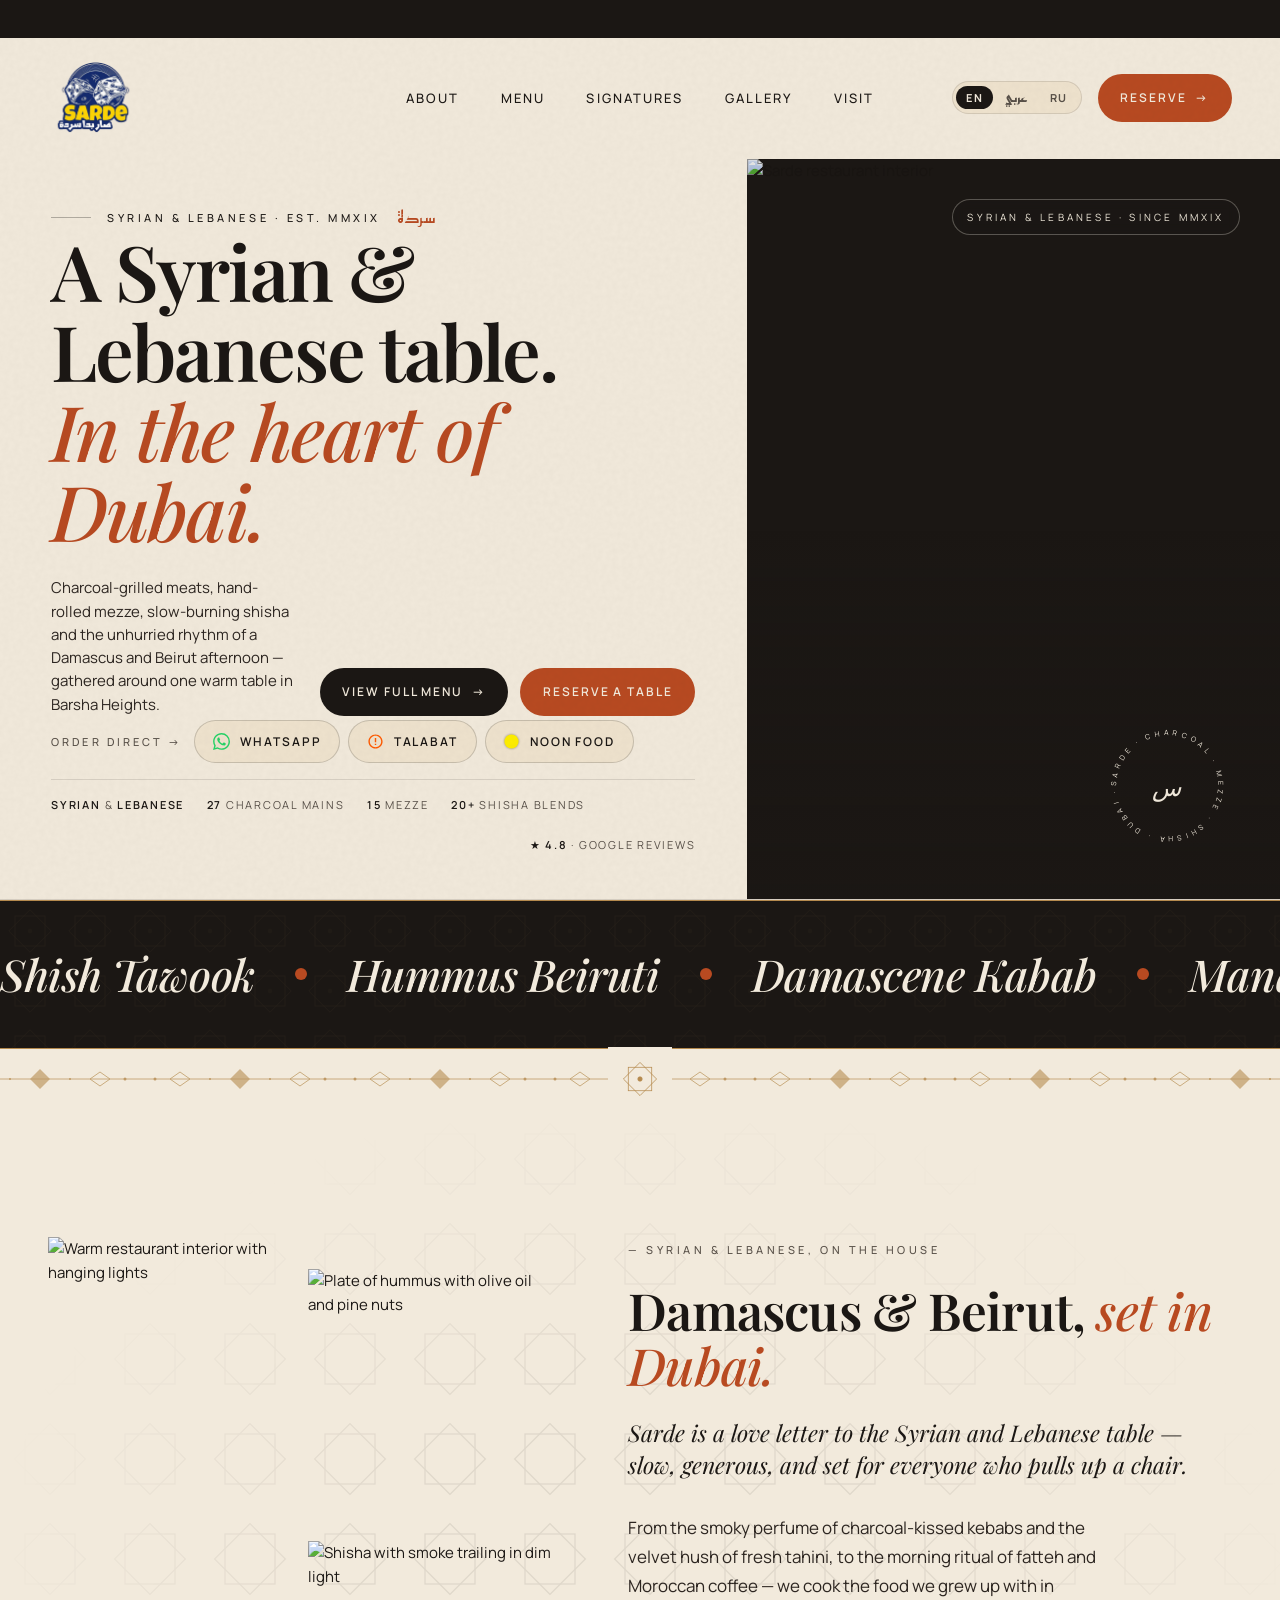
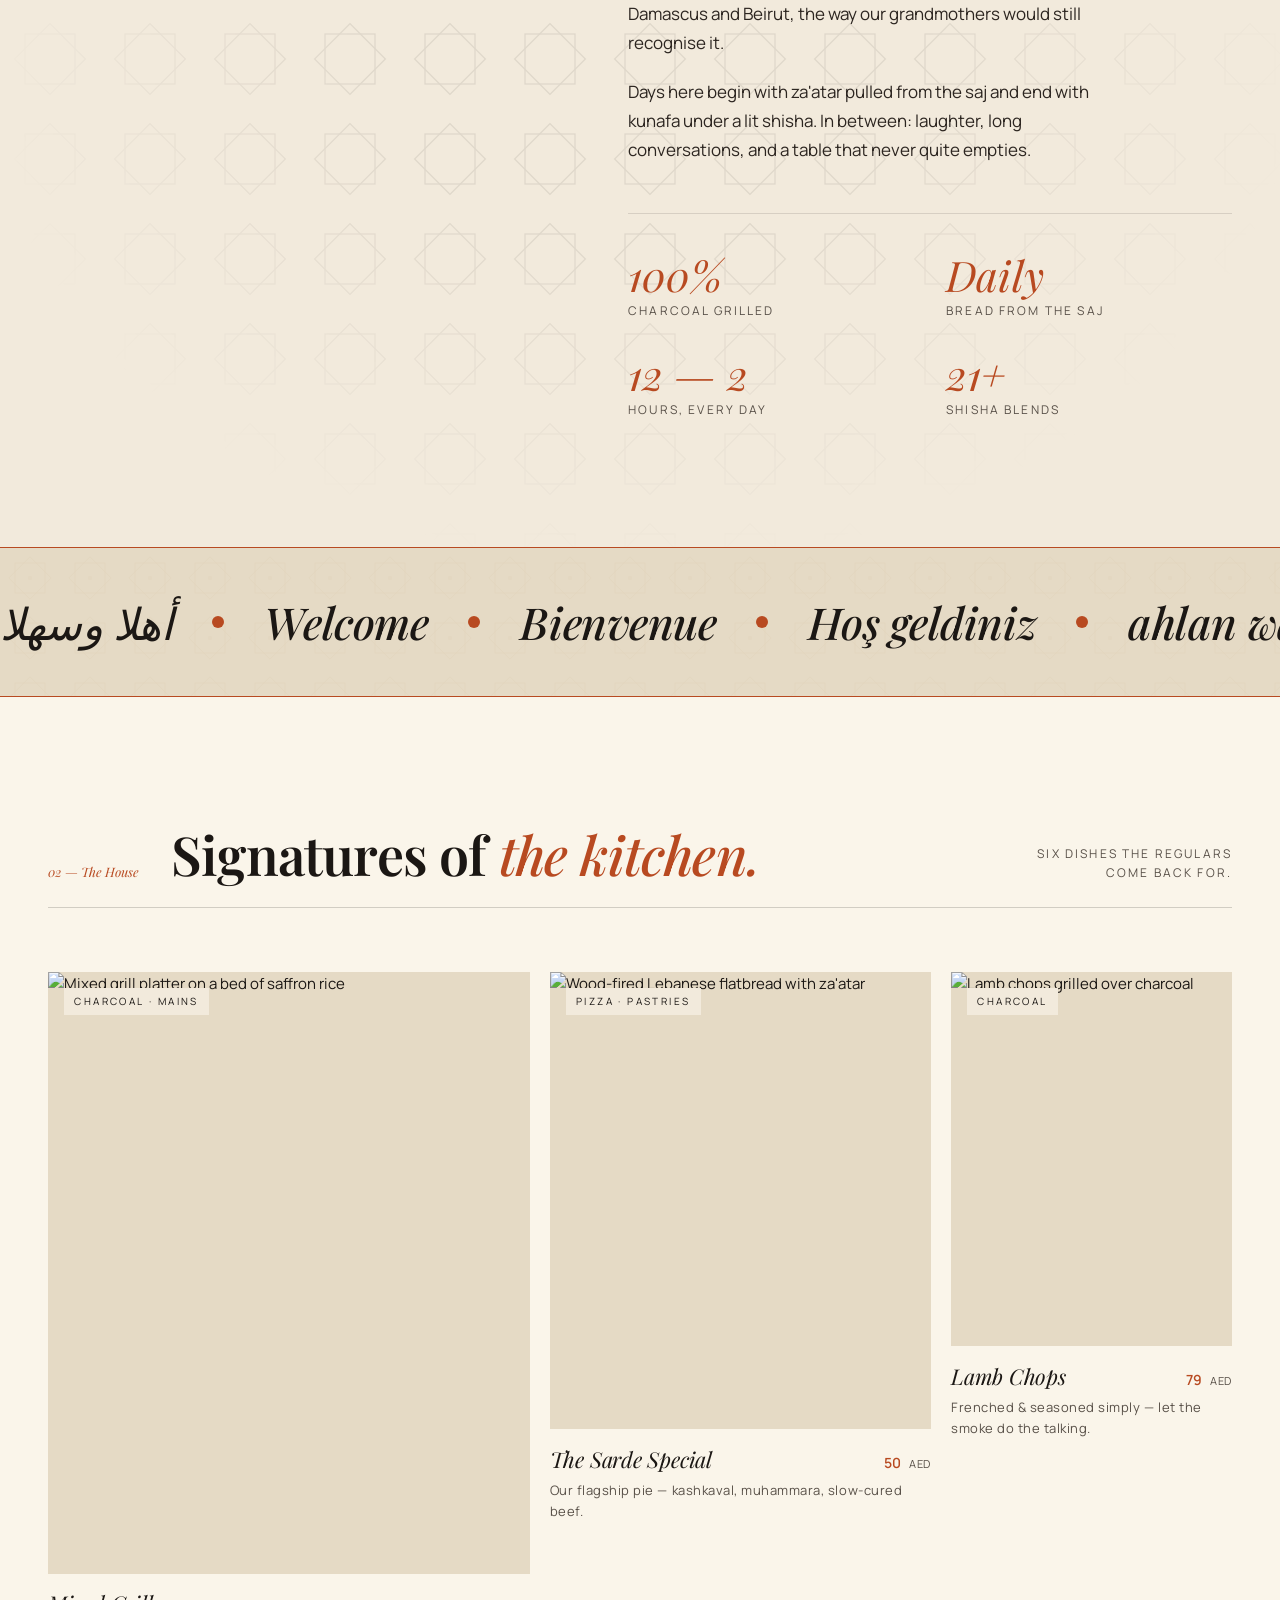
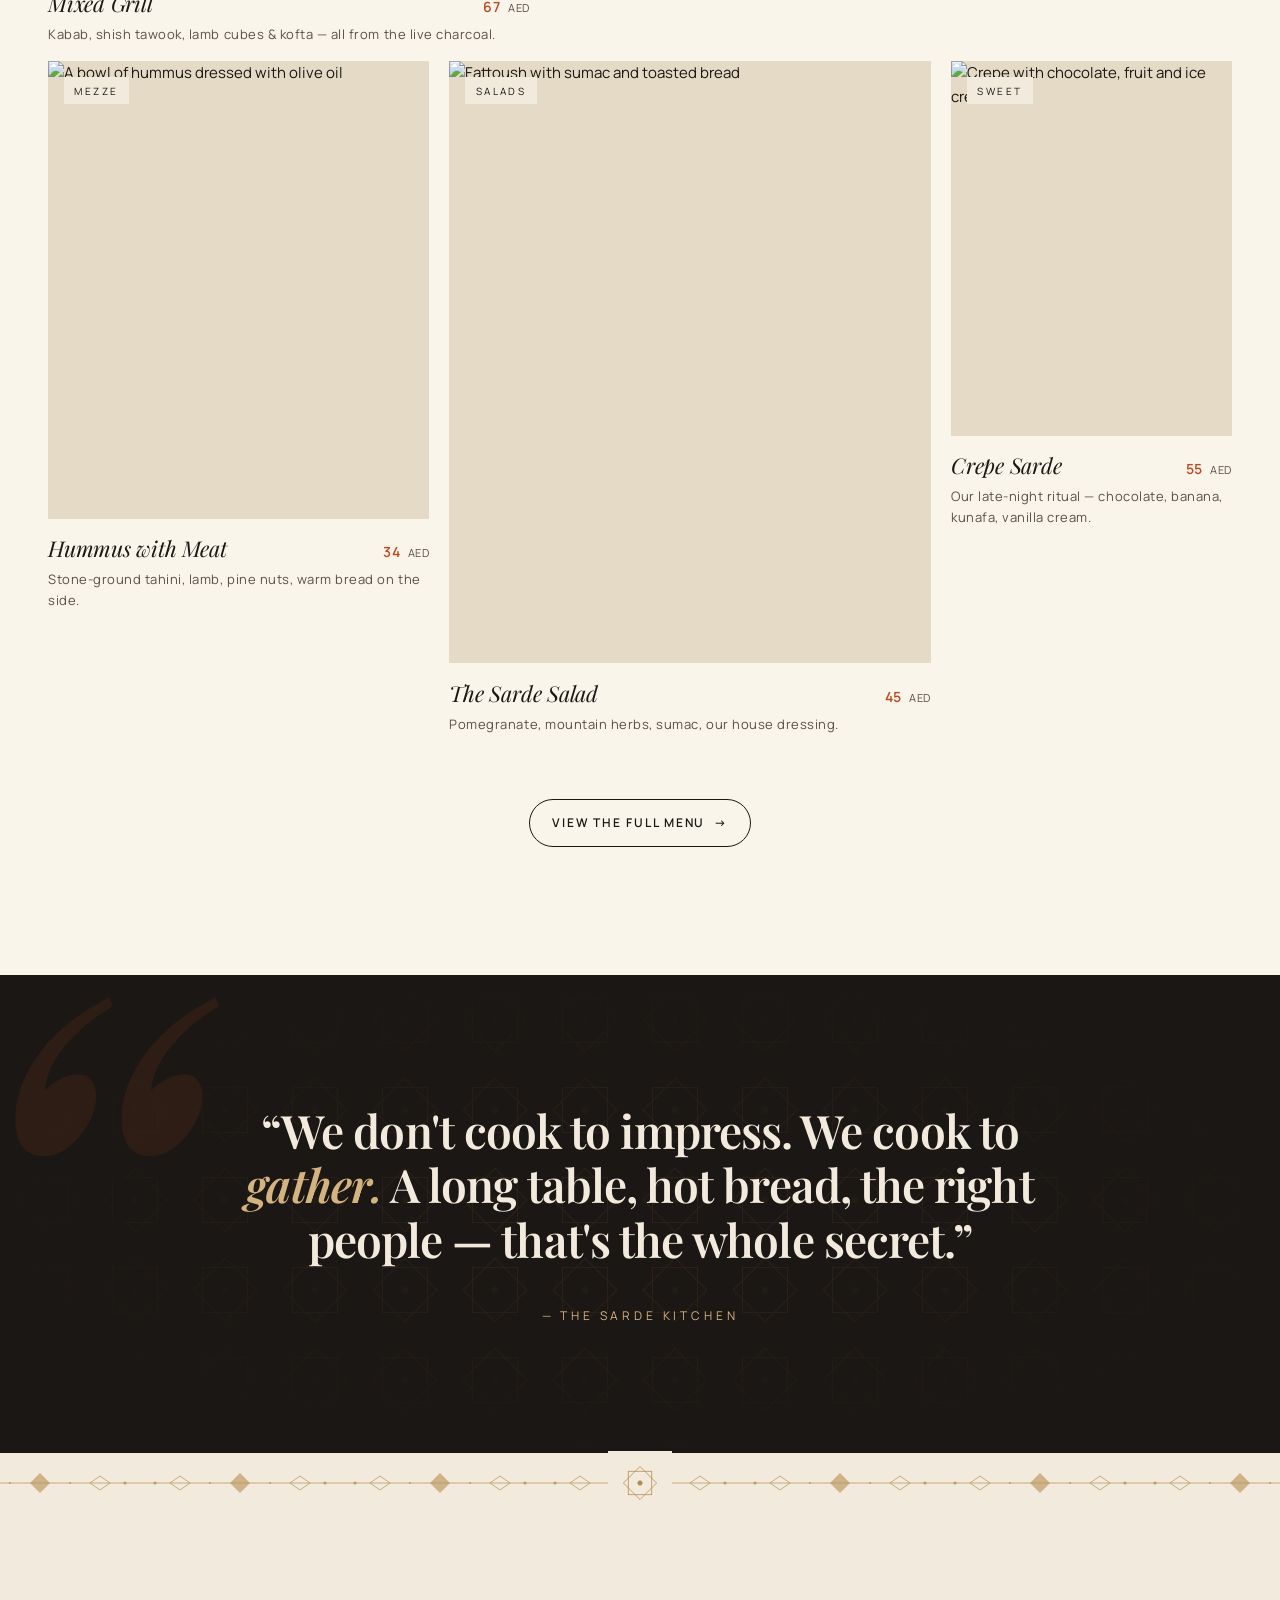
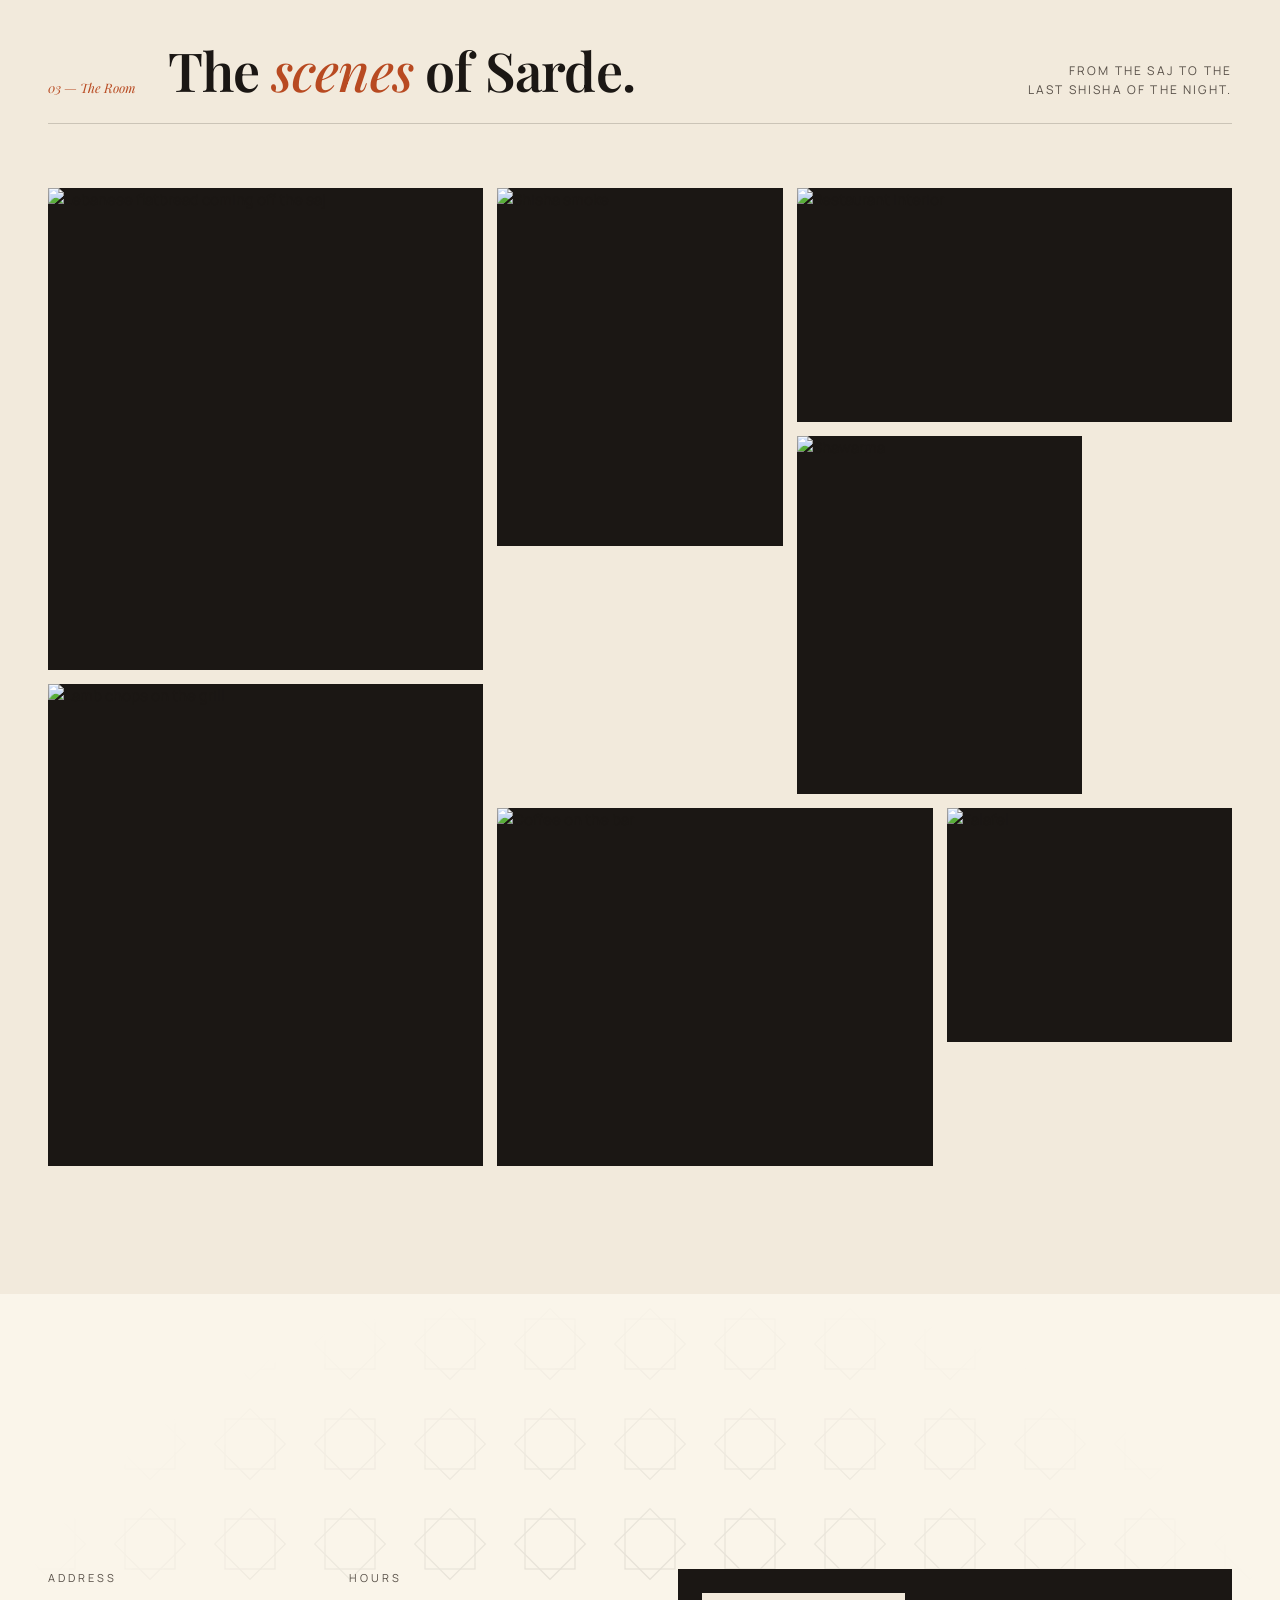
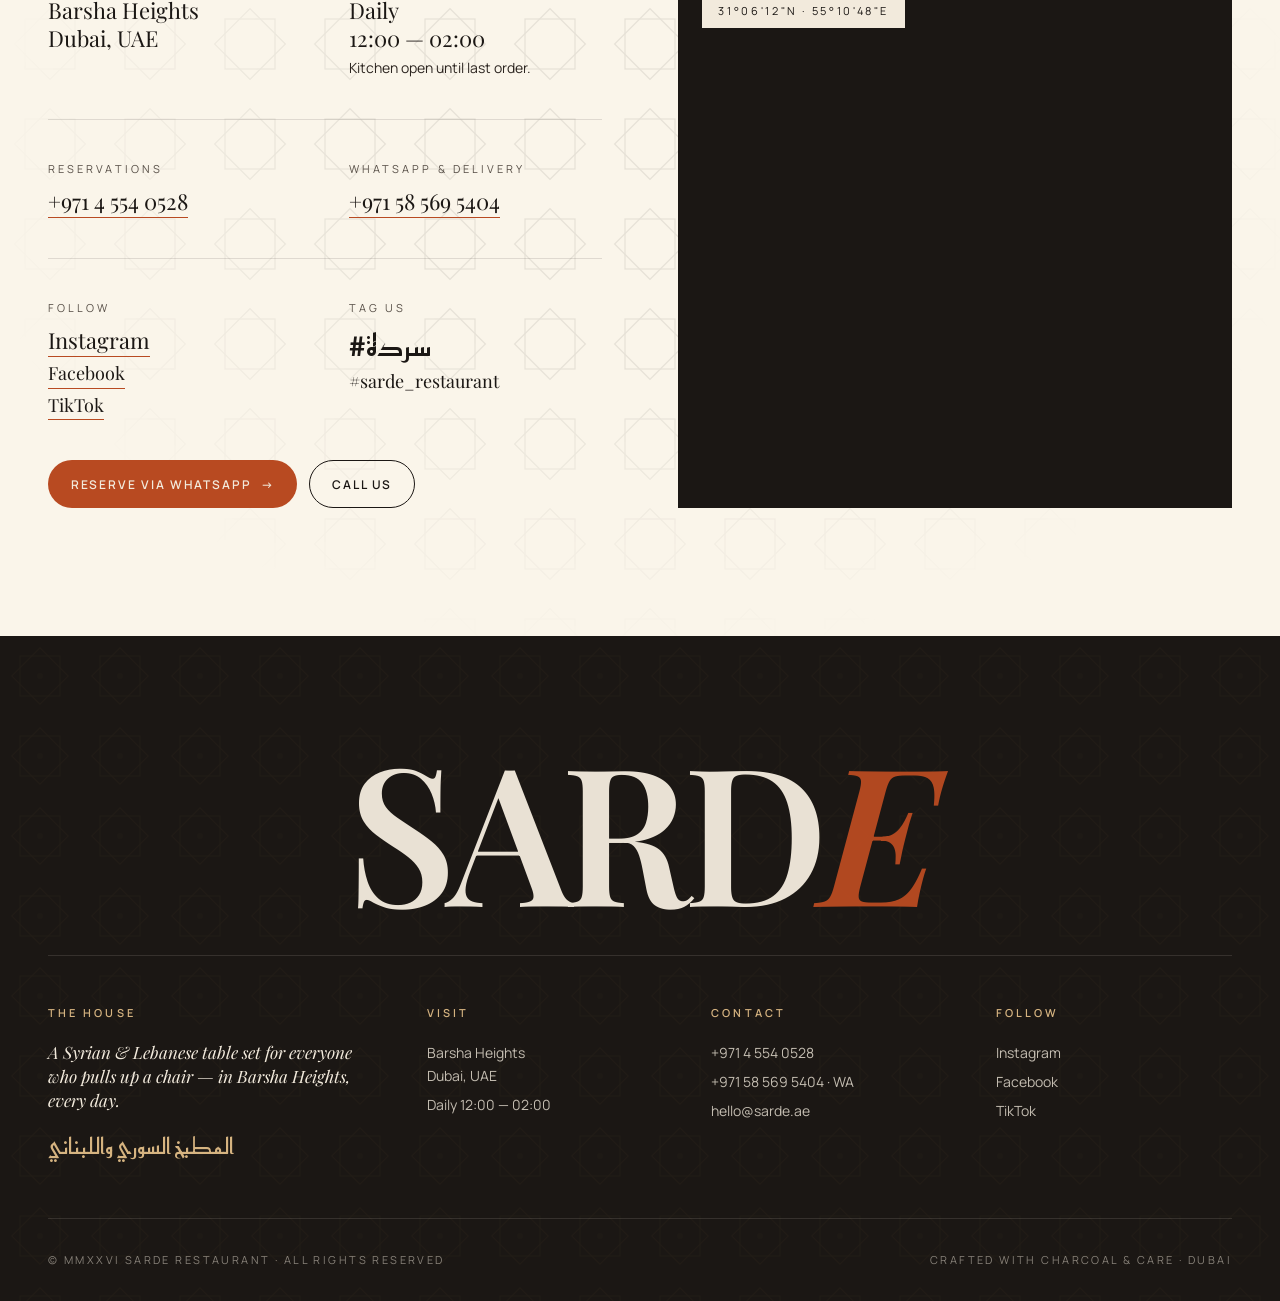
==== commit 548878e9: "Use Sarde restaurant interior as hero default to eliminate placeholder flash Co-Authored-By: Claude " ====
--- a/index.html
+++ b/index.html
@@ -109,12 +109,12 @@
           WhatsApp
         </a>
 
-        <a class="order-pill talabat" href="https://www.talabat.com/uae/restaurant" target="_blank" rel="noopener" aria-label="Order via Talabat">
+        <a class="order-pill talabat" href="https://www.talabat.com/uae/sarde-restaurant" target="_blank" rel="noopener" aria-label="Order via Talabat">
           <svg viewBox="0 0 24 24" fill="currentColor" aria-hidden="true"><path d="M12 2C6.48 2 2 6.48 2 12s4.48 10 10 10 10-4.48 10-10S17.52 2 12 2zm0 18c-4.41 0-8-3.59-8-8s3.59-8 8-8 8 3.59 8 8-3.59 8-8 8zm-1-13h2v6h-2zm0 8h2v2h-2z"/></svg>
           Talabat
         </a>
 
-        <a class="order-pill noon" href="https://food.noon.com/" target="_blank" rel="noopener" aria-label="Order via Noon Food">
+        <a class="order-pill noon" href="https://food.noon.com/uae-en/outlet/SRDRSTA97P-Sarde/" target="_blank" rel="noopener" aria-label="Order via Noon Food">
           <svg viewBox="0 0 24 24" fill="currentColor" aria-hidden="true"><circle cx="12" cy="12" r="10"/></svg>
           Noon Food
         </a>
@@ -134,8 +134,8 @@
     <span class="hero-corner-tag">Syrian &amp; Lebanese · Since MMXIX</span>
     <img
       data-image="hero/main"
-      src="https://images.unsplash.com/photo-1544025162-d76694265947?auto=format&fit=crop&w=1600&q=80"
-      alt="A spread of Lebanese mezze, hummus, fresh bread and grilled meats" />
+      src="https://yxleyphgkljqzlhxbqab.supabase.co/storage/v1/object/public/menu-images/home/1778323146186-qbgzal.jpg"
+      alt="Sarde restaurant interior" />
 
     <div class="hero-stamp" aria-hidden="true">
       <svg viewBox="0 0 200 200">
@@ -521,6 +521,7 @@
 <script src="js/supabase-client.js"></script>
 <script src="js/main.js"></script>
 <script src="js/home-loader.js"></script>
+<script src="js/lightbox.js"></script>
 <script src="js/i18n.js"></script>
 </body>
 </html>
--- a/css/style.css
+++ b/css/style.css
@@ -1393,6 +1393,30 @@
   gap: 1.4rem 1.2rem;
   list-style: none;
 }
+/* Mobile: always show 2 cards per row */
+@media (max-width: 640px) {
+  .menu-list {
+    grid-template-columns: 1fr 1fr;
+    gap: .75rem;
+  }
+  .menu-item .body {
+    padding: .65rem .7rem .85rem;
+    gap: .35rem;
+  }
+  .menu-item .name {
+    font-size: 14px;
+    line-height: 1.2;
+  }
+  .menu-item .price {
+    font-size: 12px;
+  }
+  .menu-item .price small { font-size: 9px; }
+  .menu-item .pill {
+    font-size: 8px;
+    padding: 3px 6px;
+    letter-spacing: .18em;
+  }
+}
 
 .menu-item {
   display: flex;
@@ -1744,3 +1768,105 @@
 body.lang-ru h3 {
   letter-spacing: -0.01em;
 }
+
+/* ============================================================
+   IMAGE LIGHTBOX
+   ============================================================ */
+.lightbox {
+  position: fixed;
+  inset: 0;
+  background: rgba(15, 12, 10, 0.92);
+  display: none;
+  align-items: center;
+  justify-content: center;
+  z-index: 9000;
+  padding: 2rem;
+  cursor: zoom-out;
+  animation: lightboxFade .25s ease-out;
+}
+.lightbox.open { display: flex; }
+
+@keyframes lightboxFade {
+  from { opacity: 0; }
+  to   { opacity: 1; }
+}
+
+.lightbox-figure {
+  position: relative;
+  max-width: min(1400px, 95vw);
+  max-height: 92vh;
+  display: flex;
+  flex-direction: column;
+  align-items: center;
+  gap: 1rem;
+  cursor: default;
+}
+
+.lightbox-img {
+  display: block;
+  max-width: 100%;
+  max-height: 88vh;
+  width: auto;
+  height: auto;
+  object-fit: contain;
+  border-radius: 4px;
+  box-shadow: 0 30px 80px rgba(0,0,0,0.6);
+  cursor: default;
+  animation: lightboxZoom .35s var(--ease-out);
+}
+
+@keyframes lightboxZoom {
+  from { opacity: 0; transform: scale(0.94); }
+  to   { opacity: 1; transform: scale(1); }
+}
+
+.lightbox-caption {
+  font-family: var(--display);
+  font-style: italic;
+  font-size: 18px;
+  font-weight: 500;
+  color: var(--cream);
+  text-align: center;
+  letter-spacing: 0.01em;
+  max-width: 80ch;
+}
+
+.lightbox-close {
+  position: absolute;
+  top: 1.25rem;
+  right: 1.25rem;
+  width: 46px;
+  height: 46px;
+  border-radius: 50%;
+  background: var(--cream);
+  color: var(--ink);
+  font-size: 22px;
+  font-family: var(--body);
+  font-weight: 300;
+  display: grid;
+  place-items: center;
+  cursor: pointer;
+  border: 0;
+  z-index: 10;
+  transition: transform .2s, background .2s;
+}
+.lightbox-close:hover {
+  background: var(--terracotta);
+  color: var(--cream);
+  transform: scale(1.05);
+}
+
+/* Make all clickable images show pointer cursor */
+.menu-item .img-wrap img,
+.dish .dish-image img,
+.gallery-item img,
+.cat-banner img,
+.hero-image img {
+  cursor: zoom-in;
+}
+
+@media (max-width: 640px) {
+  .lightbox { padding: .75rem; }
+  .lightbox-close { top: .75rem; right: .75rem; width: 40px; height: 40px; font-size: 20px; }
+  .lightbox-caption { font-size: 14px; }
+}
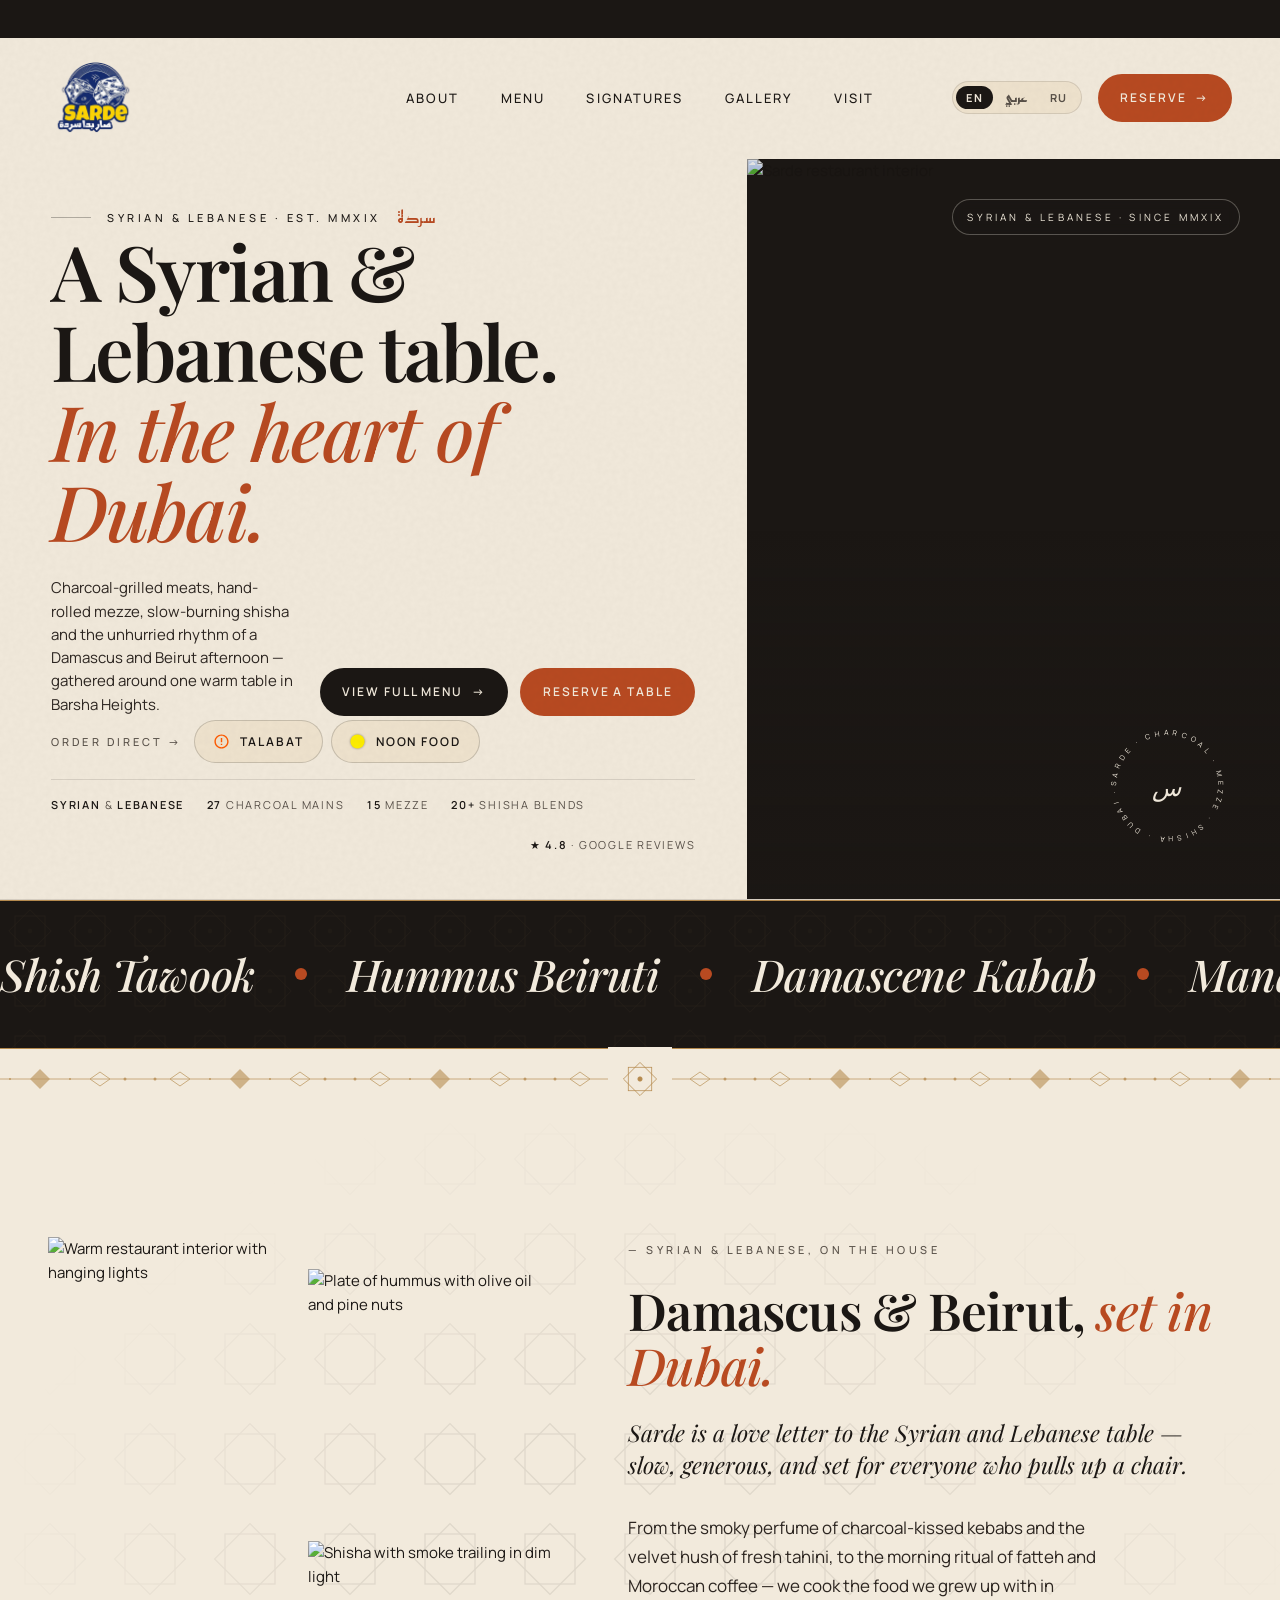
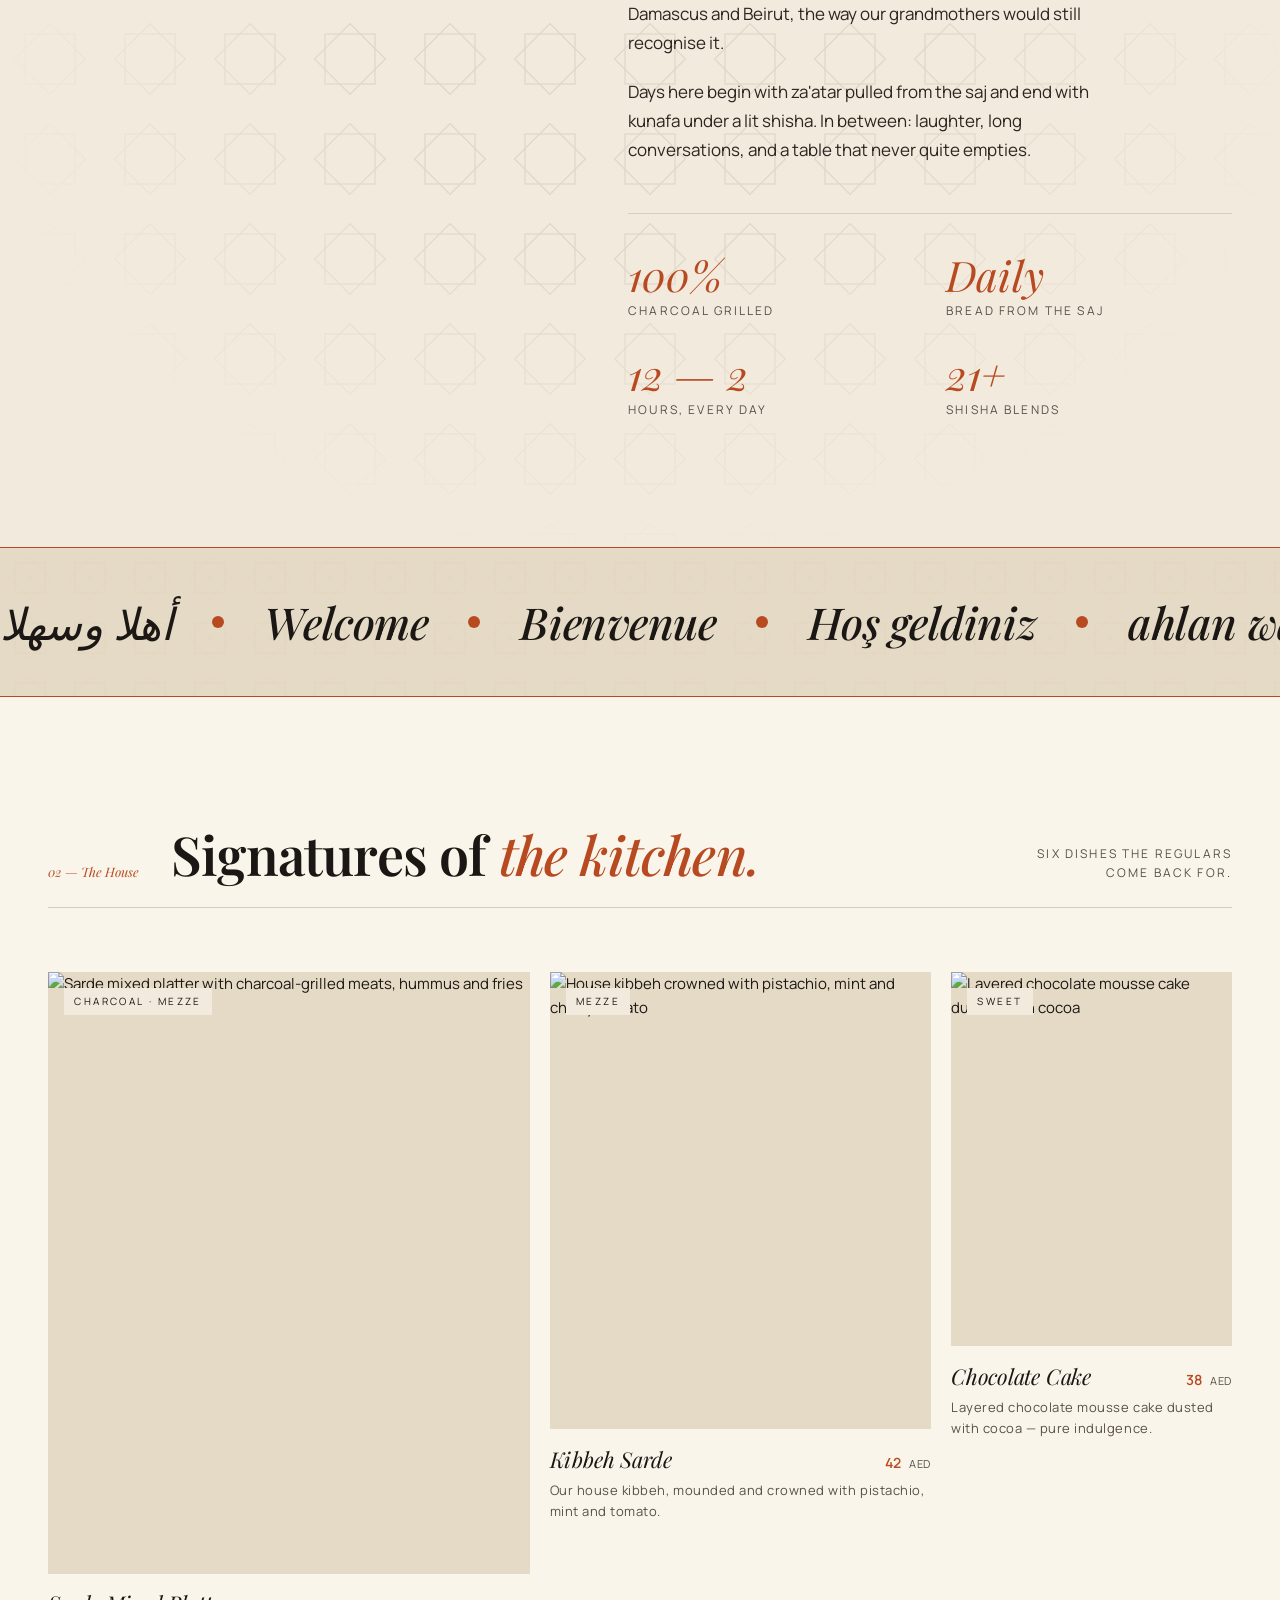
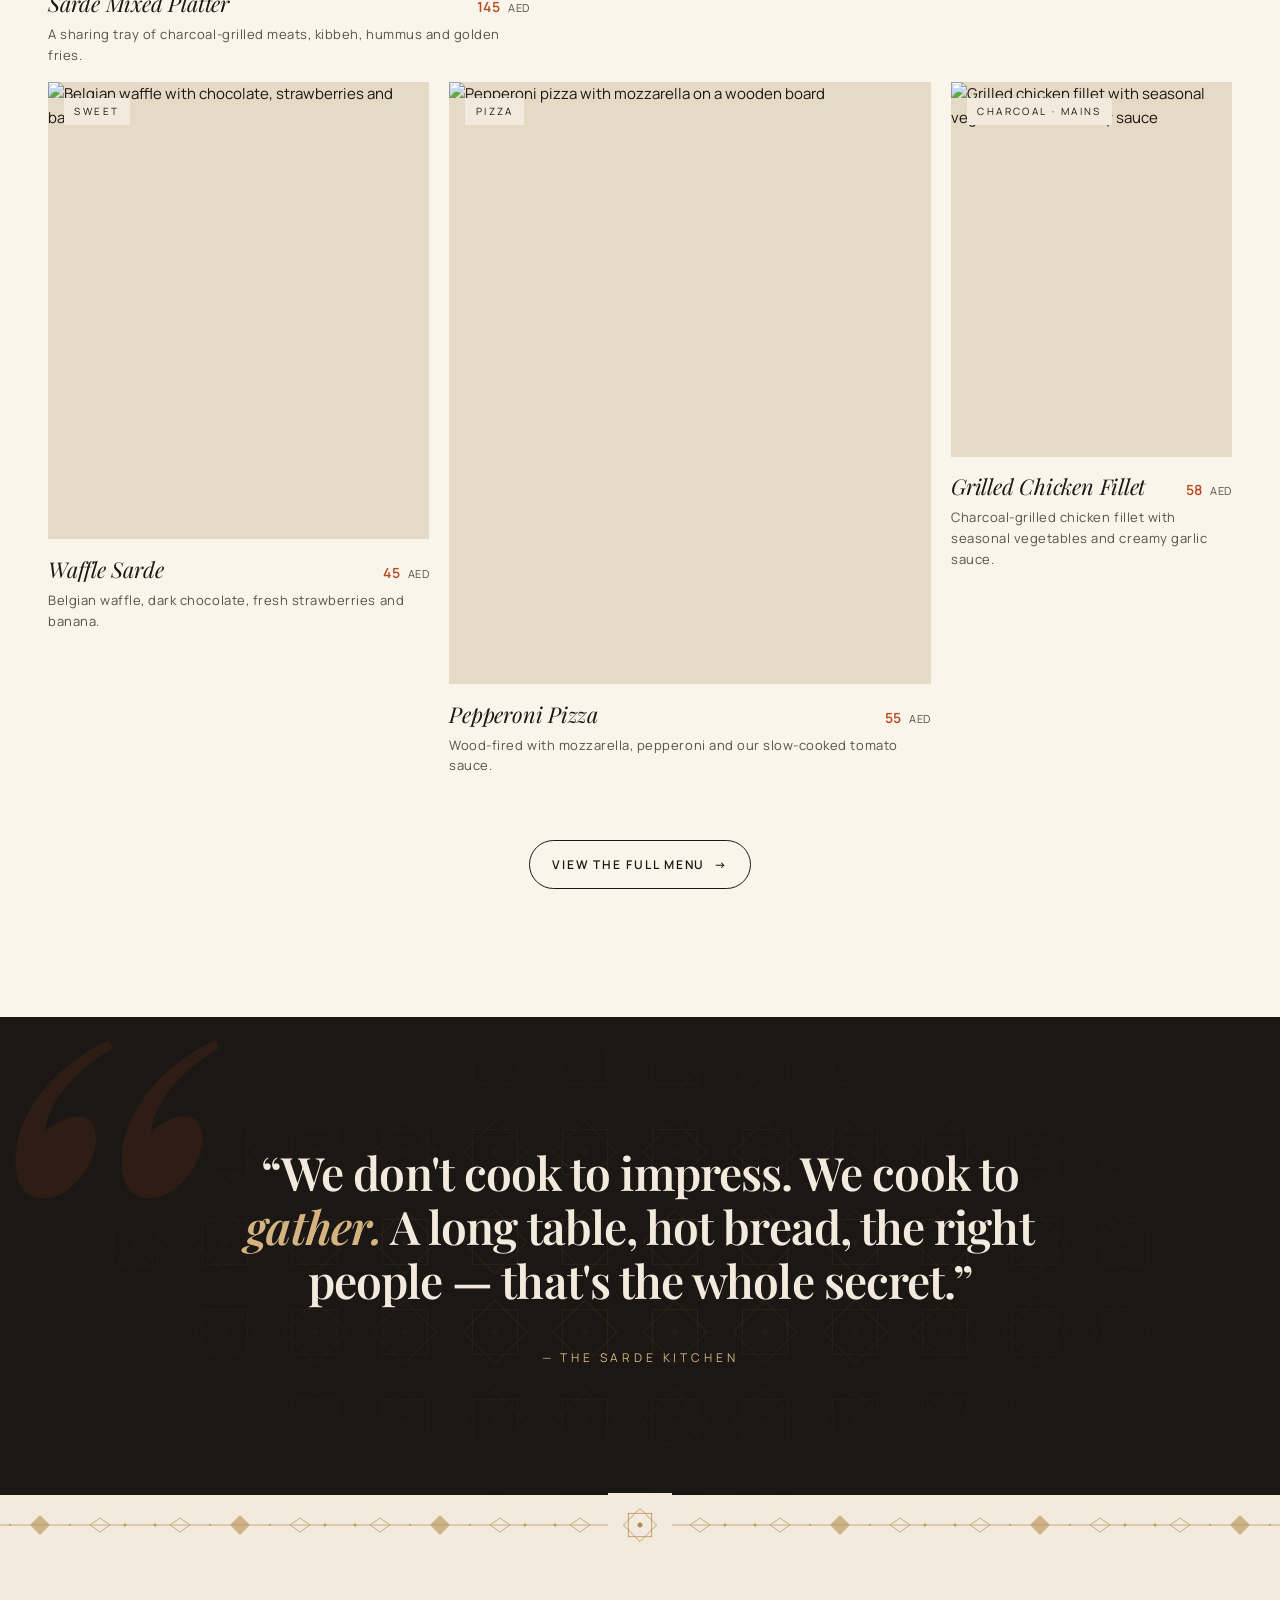
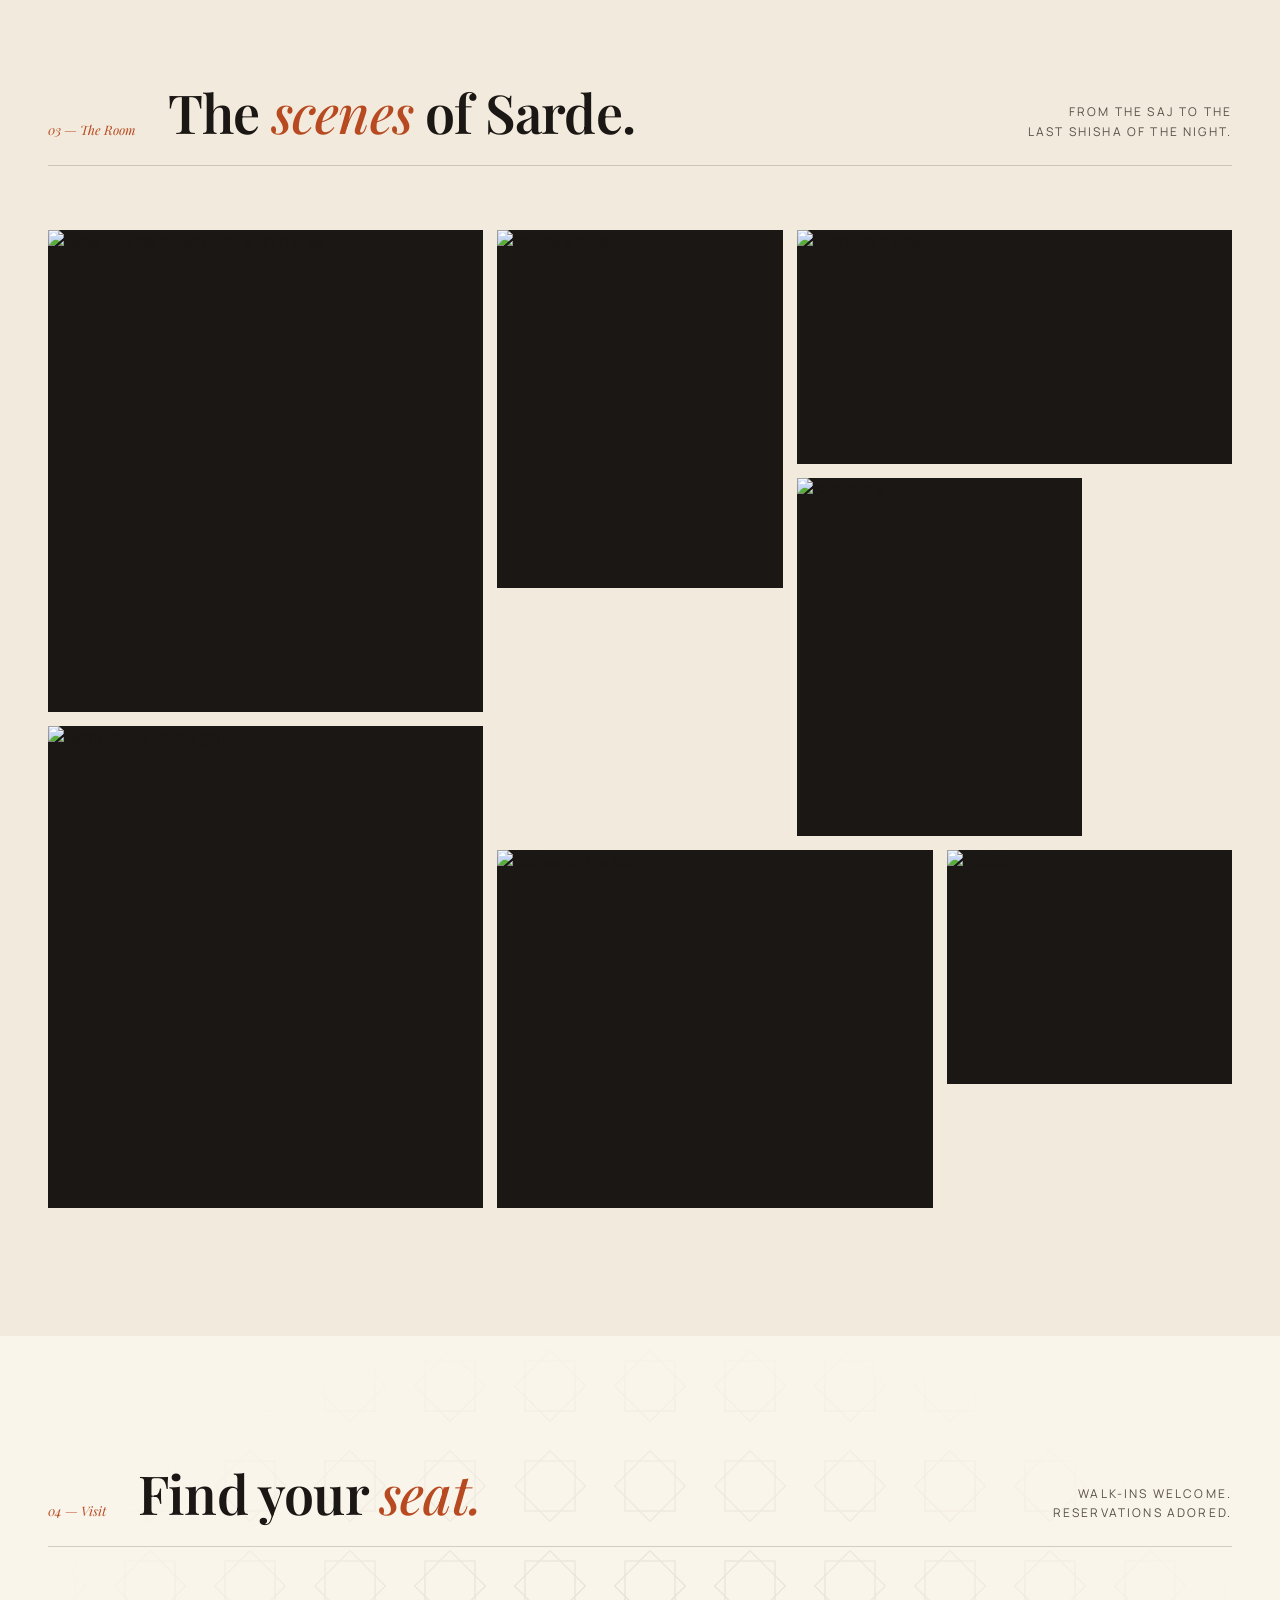
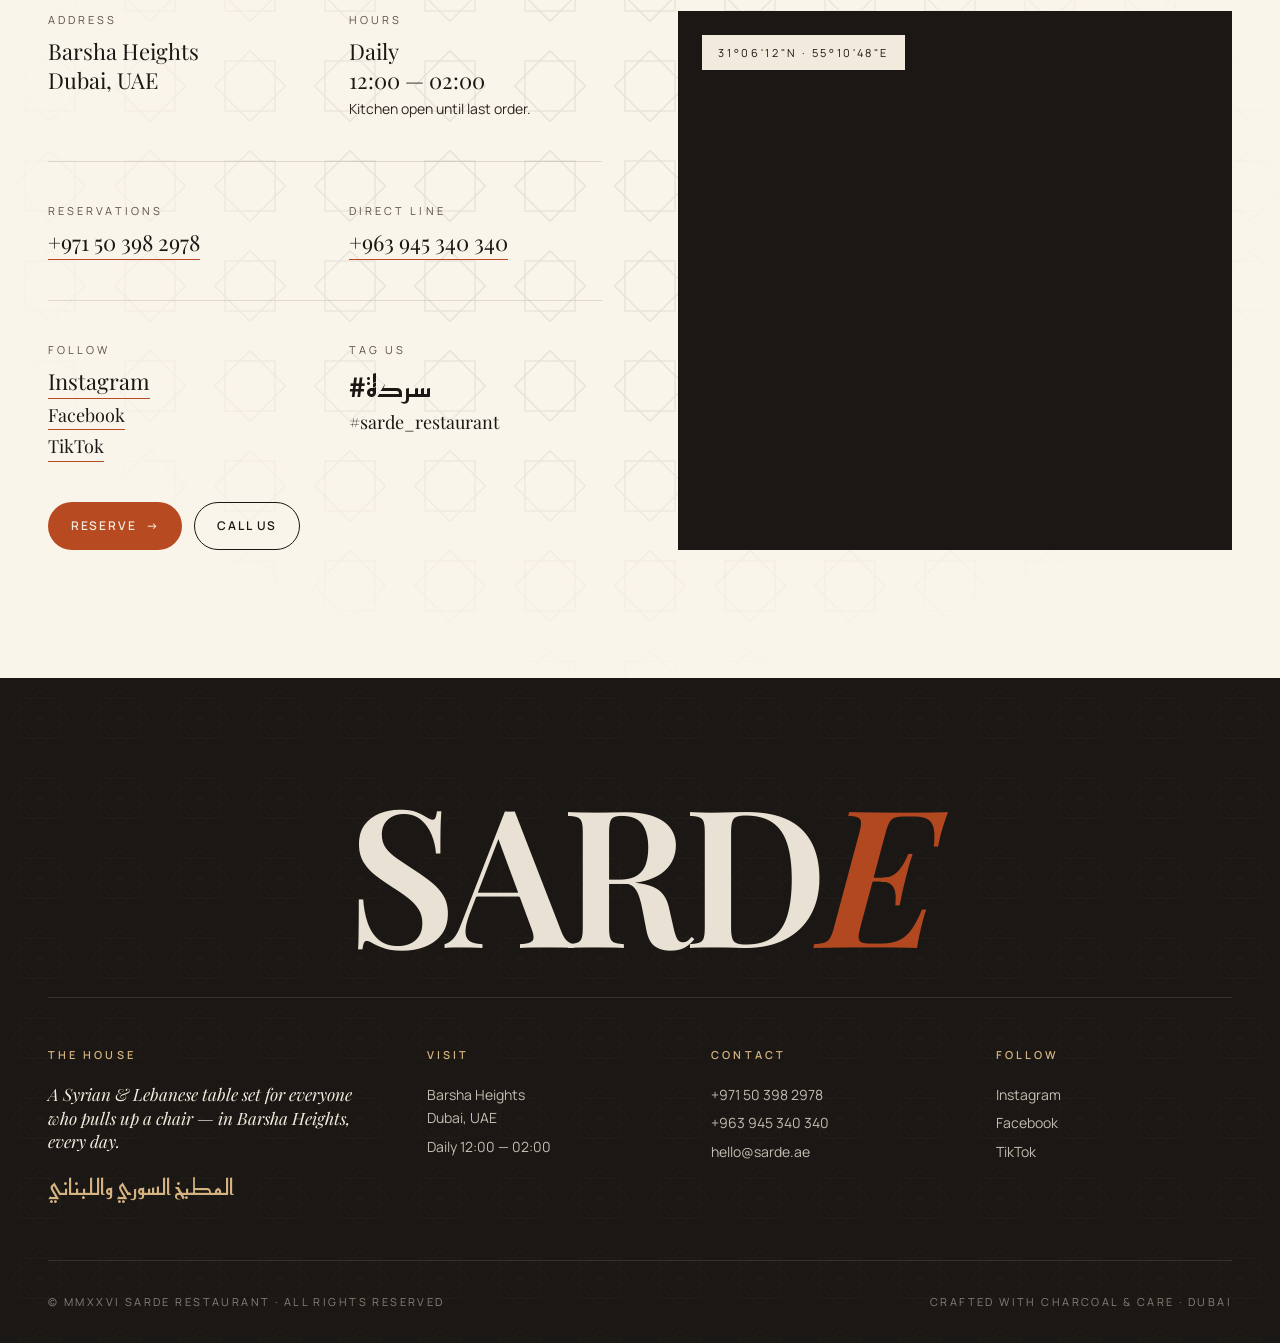
==== commit 4467f0f6: "Full i18n coverage (EN/AR/RU), updated contact numbers, signature dish refresh - Replaced phone numb" ====
--- a/index.html
+++ b/index.html
@@ -4,23 +4,23 @@
 <meta charset="utf-8" />
 <meta name="viewport" content="width=device-width, initial-scale=1, viewport-fit=cover" />
 <meta name="theme-color" content="#1B1714" />
-<title>Sarde — Syrian &amp; Lebanese Restaurant, Dubai</title>
-<meta name="description" content="Sarde Restaurant — Syrian &amp; Lebanese cuisine in Barsha Heights, Dubai. Charcoal-grilled meats, hand-rolled mezze, slow-burning shisha and timeless Levantine hospitality." />
+<title data-i18n="page.home.title">Sarde — Syrian &amp; Lebanese Restaurant, Dubai</title>
+<meta name="description" data-i18n="page.home.desc" content="Sarde Restaurant — Syrian &amp; Lebanese cuisine in Barsha Heights, Dubai. Charcoal-grilled meats, hand-rolled mezze, slow-burning shisha and timeless Levantine hospitality." />
 
 <link rel="preconnect" href="https://fonts.googleapis.com" />
 <link rel="preconnect" href="https://fonts.gstatic.com" crossorigin />
 <link rel="preconnect" href="https://images.unsplash.com" />
 <link href="https://fonts.googleapis.com/css2?family=Playfair+Display:ital,wght@0,500..800;1,500..800&family=Manrope:wght@300;400;500;600;700&family=Reem+Kufi:wght@400;500&family=Tajawal:wght@300;400;500;700&display=swap" rel="stylesheet" />
 
-<link rel="stylesheet" href="css/style.css" />
+<link rel="stylesheet" href="css/style.css?v=4" />
 </head>
 <body>
 
 <!-- ================== Announcement bar ================== -->
 <div class="announcement" aria-label="Announcements">
   <div class="announcement-track">
-    <span>Open daily <b>12:00 PM — 2:00 AM</b> &nbsp;·&nbsp; Barsha Heights, Dubai &nbsp;·&nbsp; Reservations <b>+971 4 554 0528</b> &nbsp;·&nbsp; Charcoal grill since MMXIX &nbsp;·&nbsp; Now serving the new Sarde Crepe &nbsp;·&nbsp;</span>
-    <span aria-hidden="true">Open daily <b>12:00 PM — 2:00 AM</b> &nbsp;·&nbsp; Barsha Heights, Dubai &nbsp;·&nbsp; Reservations <b>+971 4 554 0528</b> &nbsp;·&nbsp; Charcoal grill since MMXIX &nbsp;·&nbsp; Now serving the new Sarde Crepe &nbsp;·&nbsp;</span>
+    <span data-i18n="ann.text">Open daily <b>12:00 PM — 2:00 AM</b> &nbsp;·&nbsp; Barsha Heights, Dubai &nbsp;·&nbsp; Reservations <b>+971 50 398 2978</b> &nbsp;·&nbsp; Charcoal grill since MMXIX &nbsp;·&nbsp;</span>
+    <span aria-hidden="true" data-i18n="ann.text">Open daily <b>12:00 PM — 2:00 AM</b> &nbsp;·&nbsp; Barsha Heights, Dubai &nbsp;·&nbsp; Reservations <b>+971 50 398 2978</b> &nbsp;·&nbsp; Charcoal grill since MMXIX &nbsp;·&nbsp;</span>
   </div>
 </div>
 
@@ -45,7 +45,7 @@
         <button data-lang="ar" aria-pressed="false">عربي</button>
         <button data-lang="ru" aria-pressed="false">RU</button>
       </div>
-      <a href="https://wa.me/971585695404" class="btn btn-primary" target="_blank" rel="noopener">
+      <a href="tel:+971503982978" class="btn btn-primary">
         <span data-i18n="nav.reserve">Reserve</span> <span class="arrow">→</span>
       </a>
       <button class="nav-toggle" id="navToggle" aria-label="Open menu" aria-expanded="false">
@@ -58,14 +58,14 @@
 <!-- Mobile menu -->
 <div class="mobile-menu" id="mobileMenu" aria-hidden="true">
   <ul>
-    <li><a href="#about"><span class="num">01</span>About</a></li>
-    <li><a href="menu.html"><span class="num">02</span>The <em>Menu</em></a></li>
-    <li><a href="#signatures"><span class="num">03</span>Signatures</a></li>
-    <li><a href="#gallery"><span class="num">04</span>Gallery</a></li>
-    <li><a href="#visit"><span class="num">05</span>Visit</a></li>
+    <li><a href="#about"><span class="num">01</span><span data-i18n="nav.about">About</span></a></li>
+    <li><a href="menu.html"><span class="num">02</span><span data-i18n="nav.menu">Menu</span></a></li>
+    <li><a href="#signatures"><span class="num">03</span><span data-i18n="nav.signatures">Signatures</span></a></li>
+    <li><a href="#gallery"><span class="num">04</span><span data-i18n="nav.gallery">Gallery</span></a></li>
+    <li><a href="#visit"><span class="num">05</span><span data-i18n="nav.visit">Visit</span></a></li>
   </ul>
   <div class="footer">
-    <span>+971 4 554 0528</span>
+    <span>+971 50 398 2978</span>
     <span>Barsha Heights · Dubai</span>
     <span>@sarde_restaurant</span>
   </div>
@@ -77,11 +77,11 @@
     <div>
       <div class="hero-eyebrow">
         <span class="line" aria-hidden="true"></span>
-        <span class="kicker">Syrian &amp; Lebanese · Est. MMXIX</span>
+        <span class="kicker" data-i18n="hero.eyebrow">Syrian &amp; Lebanese · Est. MMXIX</span>
         <span class="arabic" aria-hidden="true">سردة</span>
       </div>
 
-      <h1 class="display" data-reveal>
+      <h1 class="display" data-reveal data-i18n="hero.h1">
         A Syrian &amp; Lebanese table.<br />
         <em>In the heart of Dubai.</em>
       </h1>
@@ -89,25 +89,20 @@
 
     <div>
       <div class="hero-bottom">
-        <p class="hero-blurb" data-reveal data-reveal-delay="2">
+        <p class="hero-blurb" data-reveal data-reveal-delay="2" data-i18n="hero.blurb">
           Charcoal-grilled meats, hand-rolled mezze, slow-burning shisha and
           the unhurried rhythm of a Damascus and Beirut afternoon — gathered
           around one warm table in Barsha Heights.
         </p>
 
         <div class="hero-actions" data-reveal data-reveal-delay="3">
-          <a href="menu.html" class="btn btn-ink">View Full Menu <span class="arrow">→</span></a>
-          <a href="https://wa.me/971585695404?text=Hello%20Sarde%2C%20I%27d%20like%20to%20place%20an%20order" class="btn btn-primary" target="_blank" rel="noopener">Reserve a Table</a>
+          <a href="menu.html" class="btn btn-ink"><span data-i18n="hero.cta.menu">View Full Menu</span> <span class="arrow">→</span></a>
+          <a href="tel:+971503982978" class="btn btn-primary" data-i18n="hero.cta.reserve">Reserve a Table</a>
         </div>
       </div>
 
       <div class="order-row" data-reveal data-reveal-delay="4">
-        <span class="order-label">Order direct →</span>
-
-        <a class="order-pill whatsapp" href="https://wa.me/971585695404?text=Hello%20Sarde%2C%20I%27d%20like%20to%20place%20an%20order" target="_blank" rel="noopener" aria-label="Order via WhatsApp">
-          <svg viewBox="0 0 24 24" fill="currentColor" aria-hidden="true"><path d="M17.472 14.382c-.297-.149-1.758-.867-2.03-.967-.273-.099-.471-.148-.67.15-.197.297-.767.966-.94 1.164-.173.199-.347.223-.644.075-.297-.15-1.255-.463-2.39-1.475-.883-.788-1.48-1.761-1.653-2.059-.173-.297-.018-.458.13-.606.134-.133.298-.347.446-.52.149-.174.198-.298.298-.497.099-.198.05-.371-.025-.52-.075-.149-.669-1.612-.916-2.207-.242-.579-.487-.5-.669-.51-.173-.008-.371-.01-.57-.01-.198 0-.52.074-.792.372-.272.297-1.04 1.016-1.04 2.479 0 1.462 1.065 2.875 1.213 3.074.149.198 2.096 3.2 5.077 4.487.709.306 1.262.489 1.694.625.712.227 1.36.195 1.871.118.571-.085 1.758-.719 2.006-1.413.248-.694.248-1.289.173-1.413-.074-.124-.272-.198-.57-.347m-5.421 7.403h-.004a9.87 9.87 0 0 1-5.031-1.378l-.361-.214-3.741.982.998-3.648-.235-.374a9.86 9.86 0 0 1-1.51-5.26c.001-5.45 4.436-9.884 9.888-9.884 2.64 0 5.122 1.03 6.988 2.898a9.825 9.825 0 0 1 2.893 6.994c-.003 5.45-4.437 9.884-9.885 9.884m8.413-18.297A11.815 11.815 0 0 0 12.05 0C5.495 0 .16 5.335.157 11.892c0 2.096.547 4.142 1.588 5.945L.057 24l6.305-1.654a11.882 11.882 0 0 0 5.683 1.448h.005c6.554 0 11.89-5.335 11.893-11.893a11.821 11.821 0 0 0-3.48-8.413Z"/></svg>
-          WhatsApp
-        </a>
+        <span class="order-label" data-i18n="hero.order.label">Order direct →</span>
 
         <a class="order-pill talabat" href="https://www.talabat.com/uae/sarde-restaurant" target="_blank" rel="noopener" aria-label="Order via Talabat">
           <svg viewBox="0 0 24 24" fill="currentColor" aria-hidden="true"><path d="M12 2C6.48 2 2 6.48 2 12s4.48 10 10 10 10-4.48 10-10S17.52 2 12 2zm0 18c-4.41 0-8-3.59-8-8s3.59-8 8-8 8 3.59 8 8-3.59 8-8 8zm-1-13h2v6h-2zm0 8h2v2h-2z"/></svg>
@@ -121,17 +116,17 @@
       </div>
 
       <div class="hero-meta-row" data-reveal data-reveal-delay="5">
-        <span><b>Syrian</b> &amp; <b>Lebanese</b></span>
-        <span><b>27</b> Charcoal mains</span>
-        <span><b>15</b> Mezze</span>
-        <span><b>20+</b> Shisha blends</span>
-        <span style="margin-left:auto"><b>★ 4.8</b> · Google Reviews</span>
+        <span data-i18n="hero.meta.cuisine"><b>Syrian</b> &amp; <b>Lebanese</b></span>
+        <span data-i18n="hero.meta.mains"><b>27</b> Charcoal mains</span>
+        <span data-i18n="hero.meta.mezze"><b>15</b> Mezze</span>
+        <span data-i18n="hero.meta.shisha"><b>20+</b> Shisha blends</span>
+        <span style="margin-left:auto" data-i18n="hero.meta.rating"><b>★ 4.8</b> · Google Reviews</span>
       </div>
     </div>
   </div>
 
   <figure class="hero-image">
-    <span class="hero-corner-tag">Syrian &amp; Lebanese · Since MMXIX</span>
+    <span class="hero-corner-tag" data-i18n="hero.corner">Syrian &amp; Lebanese · Since MMXIX</span>
     <img
       data-image="hero/main"
       src="https://yxleyphgkljqzlhxbqab.supabase.co/storage/v1/object/public/menu-images/home/1778323146186-qbgzal.jpg"
@@ -154,8 +149,8 @@
 <!-- ================== Marquee ================== -->
 <section class="marquee" aria-hidden="true">
   <div class="marquee-track">
-    <span>Shish Tawook <span class="dot"></span> Hummus Beiruti <span class="dot"></span> Damascene Kabab <span class="dot"></span> Manakish Za'atar <span class="dot"></span> Shaqaf Tikka <span class="dot"></span> Aleppo Kebab <span class="dot"></span> Lamb Chops <span class="dot"></span> Kunafa Nabulsiya <span class="dot"></span> Mixed Grill <span class="dot"></span></span>
-    <span>Shish Tawook <span class="dot"></span> Hummus Beiruti <span class="dot"></span> Damascene Kabab <span class="dot"></span> Manakish Za'atar <span class="dot"></span> Shaqaf Tikka <span class="dot"></span> Aleppo Kebab <span class="dot"></span> Lamb Chops <span class="dot"></span> Kunafa Nabulsiya <span class="dot"></span> Mixed Grill <span class="dot"></span></span>
+    <span data-i18n="marquee.dishes">Shish Tawook <span class="dot"></span> Hummus Beiruti <span class="dot"></span> Damascene Kabab <span class="dot"></span> Manakish Za'atar <span class="dot"></span> Shaqaf Tikka <span class="dot"></span> Aleppo Kebab <span class="dot"></span> Lamb Chops <span class="dot"></span> Kunafa Nabulsiya <span class="dot"></span> Mixed Grill <span class="dot"></span></span>
+    <span data-i18n="marquee.dishes">Shish Tawook <span class="dot"></span> Hummus Beiruti <span class="dot"></span> Damascene Kabab <span class="dot"></span> Manakish Za'atar <span class="dot"></span> Shaqaf Tikka <span class="dot"></span> Aleppo Kebab <span class="dot"></span> Lamb Chops <span class="dot"></span> Kunafa Nabulsiya <span class="dot"></span> Mixed Grill <span class="dot"></span></span>
   </div>
 </section>
 
@@ -190,21 +185,21 @@
       </div>
 
       <div class="about-text">
-        <span class="kicker" data-reveal>— Syrian &amp; Lebanese, on the House</span>
-        <h2 data-reveal data-reveal-delay="1">
+        <span class="kicker" data-reveal data-i18n="about.kicker">— Syrian &amp; Lebanese, on the House</span>
+        <h2 data-reveal data-reveal-delay="1" data-i18n="about.title">
           Damascus &amp; Beirut, <em>set in Dubai.</em>
         </h2>
-        <p class="lead" data-reveal data-reveal-delay="2">
+        <p class="lead" data-reveal data-reveal-delay="2" data-i18n="about.lead">
           Sarde is a love letter to the Syrian and Lebanese table — slow,
           generous, and set for everyone who pulls up a chair.
         </p>
-        <p data-reveal data-reveal-delay="3">
+        <p data-reveal data-reveal-delay="3" data-i18n="about.p1">
           From the smoky perfume of charcoal-kissed kebabs and the velvet
           hush of fresh tahini, to the morning ritual of fatteh and Moroccan
           coffee — we cook the food we grew up with in Damascus and Beirut,
           the way our grandmothers would still recognise it.
         </p>
-        <p data-reveal data-reveal-delay="4">
+        <p data-reveal data-reveal-delay="4" data-i18n="about.p2">
           Days here begin with za'atar pulled from the saj and end with
           kunafa under a lit shisha. In between: laughter, long conversations,
           and a table that never quite empties.
@@ -213,19 +208,19 @@
         <ul class="hallmarks" data-reveal data-reveal-delay="5">
           <li>
             <span class="num">100%</span>
-            <span class="lbl">Charcoal grilled</span>
+            <span class="lbl" data-i18n="hall.charcoal">Charcoal grilled</span>
           </li>
           <li>
-            <span class="num">Daily</span>
-            <span class="lbl">Bread from the saj</span>
+            <span class="num" data-i18n="hall.daily">Daily</span>
+            <span class="lbl" data-i18n="hall.bread">Bread from the saj</span>
           </li>
           <li>
             <span class="num">12 — 2</span>
-            <span class="lbl">Hours, every day</span>
+            <span class="lbl" data-i18n="hall.hours">Hours, every day</span>
           </li>
           <li>
             <span class="num">21+</span>
-            <span class="lbl">Shisha blends</span>
+            <span class="lbl" data-i18n="hall.shisha">Shisha blends</span>
           </li>
         </ul>
       </div>
@@ -246,10 +241,10 @@
   <div class="container-wide">
     <div class="section-head" data-reveal>
       <div class="num-block">
-        <span class="section-num">02 — The House</span>
-      </div>
-      <h2>Signatures of <em>the kitchen.</em></h2>
-      <div class="head-meta">
+        <span class="section-num" data-i18n="sig.kicker">02 — The House</span>
+      </div>
+      <h2 data-i18n="sig.title">Signatures of <em>the kitchen.</em></h2>
+      <div class="head-meta" data-i18n="sig.tagline">
         Six dishes the regulars<br />come back for.
       </div>
     </div>
@@ -257,85 +252,85 @@
     <div class="dish-grid" data-image-section="signatures">
       <article class="dish" data-reveal>
         <div class="dish-image">
-          <span class="dish-tag">Charcoal · Mains</span>
-          <img src="https://images.unsplash.com/photo-1599487488170-d11ec9c172f0?auto=format&fit=crop&w=900&q=80"
-               alt="Mixed grill platter on a bed of saffron rice" />
+          <span class="dish-tag" data-i18n="sig.d1.tag">Charcoal · Mezze</span>
+          <img src="https://yxleyphgkljqzlhxbqab.supabase.co/storage/v1/object/public/menu-images/home/1778323322195-zg0q7k.jpg"
+               alt="Sarde mixed platter with charcoal-grilled meats, hummus and fries" />
         </div>
         <div class="dish-info">
-          <h3>Mixed Grill</h3>
-          <span class="price">67 <small>AED</small></span>
-        </div>
-        <p class="dish-desc">Kabab, shish tawook, lamb cubes & kofta — all from the live charcoal.</p>
+          <h3 data-i18n="sig.d1.title">Sarde Mixed Platter</h3>
+          <span class="price">145 <small>AED</small></span>
+        </div>
+        <p class="dish-desc" data-i18n="sig.d1.desc">A sharing tray of charcoal-grilled meats, kibbeh, hummus and golden fries.</p>
       </article>
 
       <article class="dish" data-reveal data-reveal-delay="1">
         <div class="dish-image">
-          <span class="dish-tag">Pizza · Pastries</span>
-          <img src="https://images.unsplash.com/photo-1601000938259-9e92002320b2?auto=format&fit=crop&w=900&q=80"
-               alt="Wood-fired Lebanese flatbread with za'atar" />
+          <span class="dish-tag" data-i18n="sig.d2.tag">Mezze</span>
+          <img src="https://yxleyphgkljqzlhxbqab.supabase.co/storage/v1/object/public/menu-images/home/1778323343004-gcspde.jpg"
+               alt="House kibbeh crowned with pistachio, mint and cherry tomato" />
         </div>
         <div class="dish-info">
-          <h3>The Sarde Special</h3>
-          <span class="price">50 <small>AED</small></span>
-        </div>
-        <p class="dish-desc">Our flagship pie — kashkaval, muhammara, slow-cured beef.</p>
+          <h3 data-i18n="sig.d2.title">Kibbeh Sarde</h3>
+          <span class="price">42 <small>AED</small></span>
+        </div>
+        <p class="dish-desc" data-i18n="sig.d2.desc">Our house kibbeh, mounded and crowned with pistachio, mint and tomato.</p>
       </article>
 
       <article class="dish" data-reveal data-reveal-delay="2">
         <div class="dish-image">
-          <span class="dish-tag">Charcoal</span>
-          <img src="https://images.unsplash.com/photo-1623653387945-2fd25214f8fc?auto=format&fit=crop&w=900&q=80"
-               alt="Lamb chops grilled over charcoal" />
+          <span class="dish-tag" data-i18n="sig.d3.tag">Sweet</span>
+          <img src="https://yxleyphgkljqzlhxbqab.supabase.co/storage/v1/object/public/menu-images/home/1778323352578-64ftgo.jpg"
+               alt="Layered chocolate mousse cake dusted with cocoa" />
         </div>
         <div class="dish-info">
-          <h3>Lamb Chops</h3>
-          <span class="price">79 <small>AED</small></span>
-        </div>
-        <p class="dish-desc">Frenched & seasoned simply — let the smoke do the talking.</p>
+          <h3 data-i18n="sig.d3.title">Chocolate Cake</h3>
+          <span class="price">38 <small>AED</small></span>
+        </div>
+        <p class="dish-desc" data-i18n="sig.d3.desc">Layered chocolate mousse cake dusted with cocoa — pure indulgence.</p>
       </article>
 
       <article class="dish" data-reveal>
         <div class="dish-image">
-          <span class="dish-tag">Mezze</span>
-          <img src="https://images.unsplash.com/photo-1542114740389-9b46fb1e5be7?auto=format&fit=crop&w=900&q=80"
-               alt="A bowl of hummus dressed with olive oil" />
+          <span class="dish-tag" data-i18n="sig.d4.tag">Sweet</span>
+          <img src="https://yxleyphgkljqzlhxbqab.supabase.co/storage/v1/object/public/menu-images/home/1778323364818-0cv8m8.jpg"
+               alt="Belgian waffle with chocolate, strawberries and banana" />
         </div>
         <div class="dish-info">
-          <h3>Hummus with Meat</h3>
-          <span class="price">34 <small>AED</small></span>
-        </div>
-        <p class="dish-desc">Stone-ground tahini, lamb, pine nuts, warm bread on the side.</p>
+          <h3 data-i18n="sig.d4.title">Waffle Sarde</h3>
+          <span class="price">45 <small>AED</small></span>
+        </div>
+        <p class="dish-desc" data-i18n="sig.d4.desc">Belgian waffle, dark chocolate, fresh strawberries and banana.</p>
       </article>
 
       <article class="dish" data-reveal data-reveal-delay="1">
         <div class="dish-image">
-          <span class="dish-tag">Salads</span>
-          <img src="https://images.unsplash.com/photo-1540420773420-3366772f4999?auto=format&fit=crop&w=900&q=80"
-               alt="Fattoush with sumac and toasted bread" />
+          <span class="dish-tag" data-i18n="sig.d5.tag">Pizza</span>
+          <img src="https://yxleyphgkljqzlhxbqab.supabase.co/storage/v1/object/public/menu-images/home/1778323385626-v06urp.png"
+               alt="Pepperoni pizza with mozzarella on a wooden board" />
         </div>
         <div class="dish-info">
-          <h3>The Sarde Salad</h3>
-          <span class="price">45 <small>AED</small></span>
-        </div>
-        <p class="dish-desc">Pomegranate, mountain herbs, sumac, our house dressing.</p>
+          <h3 data-i18n="sig.d5.title">Pepperoni Pizza</h3>
+          <span class="price">55 <small>AED</small></span>
+        </div>
+        <p class="dish-desc" data-i18n="sig.d5.desc">Wood-fired with mozzarella, pepperoni and our slow-cooked tomato sauce.</p>
       </article>
 
       <article class="dish" data-reveal data-reveal-delay="2">
         <div class="dish-image">
-          <span class="dish-tag">Sweet</span>
-          <img src="https://images.unsplash.com/photo-1488477181946-6428a0291777?auto=format&fit=crop&w=900&q=80"
-               alt="Crepe with chocolate, fruit and ice cream" />
+          <span class="dish-tag" data-i18n="sig.d6.tag">Charcoal · Mains</span>
+          <img src="https://yxleyphgkljqzlhxbqab.supabase.co/storage/v1/object/public/menu-images/home/1778323391722-xcwntv.png"
+               alt="Grilled chicken fillet with seasonal vegetables and creamy sauce" />
         </div>
         <div class="dish-info">
-          <h3>Crepe Sarde</h3>
-          <span class="price">55 <small>AED</small></span>
-        </div>
-        <p class="dish-desc">Our late-night ritual — chocolate, banana, kunafa, vanilla cream.</p>
+          <h3 data-i18n="sig.d6.title">Grilled Chicken Fillet</h3>
+          <span class="price">58 <small>AED</small></span>
+        </div>
+        <p class="dish-desc" data-i18n="sig.d6.desc">Charcoal-grilled chicken fillet with seasonal vegetables and creamy garlic sauce.</p>
       </article>
     </div>
 
     <div class="signatures-cta">
-      <a href="menu.html" class="btn btn-ghost-dark">View the full menu <span class="arrow">→</span></a>
+      <a href="menu.html" class="btn btn-ghost-dark"><span data-i18n="sig.cta">View the full menu</span> <span class="arrow">→</span></a>
     </div>
   </div>
 </section>
@@ -343,11 +338,11 @@
 <!-- ================== Pull-quote ================== -->
 <section class="quote-section">
   <div class="quote-inner">
-    <blockquote data-reveal>
+    <blockquote data-reveal data-i18n="quote.text">
       “We don't cook to impress. We cook to <em>gather.</em> A long table,
       hot bread, the right people — that's the whole secret.”
     </blockquote>
-    <cite data-reveal data-reveal-delay="2">— The Sarde Kitchen</cite>
+    <cite data-reveal data-reveal-delay="2" data-i18n="quote.cite">— The Sarde Kitchen</cite>
   </div>
 </section>
 
@@ -367,10 +362,10 @@
   <div class="container-wide">
     <div class="section-head" data-reveal>
       <div class="num-block">
-        <span class="section-num">03 — The Room</span>
-      </div>
-      <h2>The <em>scenes</em> of Sarde.</h2>
-      <div class="head-meta">
+        <span class="section-num" data-i18n="gal.kicker">03 — The Room</span>
+      </div>
+      <h2 data-i18n="gal.title">The <em>scenes</em> of Sarde.</h2>
+      <div class="head-meta" data-i18n="gal.tagline">
         From the saj to the<br />last shisha of the night.
       </div>
     </div>
@@ -378,31 +373,31 @@
     <div class="gallery-grid" data-image-section="gallery">
       <a href="#" class="gallery-item g-1" data-reveal>
         <img src="https://images.unsplash.com/photo-1567521464027-f127ff144326?auto=format&fit=crop&w=1200&q=80" alt="Lebanese flatbread coming off the saj" />
-        <span class="lbl">From the saj</span>
+        <span class="lbl" data-i18n="gal.label.saj">From the saj</span>
       </a>
       <a href="#" class="gallery-item g-2" data-reveal data-reveal-delay="1">
         <img src="https://images.unsplash.com/photo-1591299177061-2151e53fcaea?auto=format&fit=crop&w=900&q=80" alt="Shisha smoke" />
-        <span class="lbl">Shisha · slow burn</span>
+        <span class="lbl" data-i18n="gal.label.shisha">Shisha · slow burn</span>
       </a>
       <a href="#" class="gallery-item g-3" data-reveal data-reveal-delay="2">
         <img src="https://images.unsplash.com/photo-1565299585323-38d6b0865b47?auto=format&fit=crop&w=900&q=80" alt="Restaurant interior" />
-        <span class="lbl">The Room</span>
+        <span class="lbl" data-i18n="gal.label.room">The Room</span>
       </a>
       <a href="#" class="gallery-item g-4" data-reveal>
         <img src="https://images.unsplash.com/photo-1606756790138-261d2b21cd75?auto=format&fit=crop&w=900&q=80" alt="Shawarma" />
-        <span class="lbl">Shawarma</span>
+        <span class="lbl" data-i18n="gal.label.shawarma">Shawarma</span>
       </a>
       <a href="#" class="gallery-item g-5" data-reveal data-reveal-delay="1">
         <img src="https://images.unsplash.com/photo-1623653387945-2fd25214f8fc?auto=format&fit=crop&w=1200&q=80" alt="Lamb chops on the grill" />
-        <span class="lbl">Charcoal · live fire</span>
+        <span class="lbl" data-i18n="gal.label.charcoal">Charcoal · live fire</span>
       </a>
       <a href="#" class="gallery-item g-6" data-reveal data-reveal-delay="2">
         <img src="https://images.unsplash.com/photo-1495474472287-4d71bcdd2085?auto=format&fit=crop&w=900&q=80" alt="Coffee on the bar" />
-        <span class="lbl">Moroccan coffee</span>
+        <span class="lbl" data-i18n="gal.label.coffee">Moroccan coffee</span>
       </a>
       <a href="#" class="gallery-item g-7" data-reveal data-reveal-delay="3">
         <img src="https://images.unsplash.com/photo-1601314002592-b8734bca6604?auto=format&fit=crop&w=900&q=80" alt="Falafel" />
-        <span class="lbl">Falafel · golden</span>
+        <span class="lbl" data-i18n="gal.label.falafel">Falafel · golden</span>
       </a>
     </div>
   </div>
@@ -413,10 +408,10 @@
   <div class="container-wide">
     <div class="section-head" data-reveal>
       <div class="num-block">
-        <span class="section-num">04 — Visit</span>
-      </div>
-      <h2>Find your <em>seat.</em></h2>
-      <div class="head-meta">
+        <span class="section-num" data-i18n="visit.kicker">04 — Visit</span>
+      </div>
+      <h2 data-i18n="visit.title">Find your <em>seat.</em></h2>
+      <div class="head-meta" data-i18n="visit.tagline">
         Walk-ins welcome.<br />Reservations adored.
       </div>
     </div>
@@ -425,30 +420,30 @@
       <div class="contact-info" data-reveal>
         <dl class="contact-block">
           <div>
-            <dt>Address</dt>
-            <dd>Barsha Heights<br />Dubai, UAE</dd>
+            <dt data-i18n="visit.address.lbl">Address</dt>
+            <dd data-i18n="visit.address.val">Barsha Heights<br />Dubai, UAE</dd>
           </div>
           <div>
-            <dt>Hours</dt>
-            <dd>Daily<br />12:00 — 02:00</dd>
-            <p class="small">Kitchen open until last order.</p>
+            <dt data-i18n="visit.hours.lbl">Hours</dt>
+            <dd data-i18n="visit.hours.val">Daily<br />12:00 — 02:00</dd>
+            <p class="small" data-i18n="visit.hours.note">Kitchen open until last order.</p>
           </div>
         </dl>
 
         <dl class="contact-block">
           <div>
-            <dt>Reservations</dt>
-            <dd><a href="tel:+97145540528">+971 4 554 0528</a></dd>
+            <dt data-i18n="visit.res.lbl">Reservations</dt>
+            <dd><a href="tel:+971503982978">+971 50 398 2978</a></dd>
           </div>
           <div>
-            <dt>WhatsApp & Delivery</dt>
-            <dd><a href="https://wa.me/971585695404" target="_blank" rel="noopener">+971 58 569 5404</a></dd>
+            <dt data-i18n="visit.wa.lbl">Direct line</dt>
+            <dd><a href="tel:+963945340340">+963 945 340 340</a></dd>
           </div>
         </dl>
 
         <dl class="contact-block">
           <div>
-            <dt>Follow</dt>
+            <dt data-i18n="visit.follow.lbl">Follow</dt>
             <dd>
               <a href="https://instagram.com/sarde_restaurant" target="_blank" rel="noopener">Instagram</a><br/>
               <a href="https://facebook.com/sarde.restaurant" target="_blank" rel="noopener" style="font-size:18px">Facebook</a><br/>
@@ -456,14 +451,14 @@
             </dd>
           </div>
           <div>
-            <dt>Tag us</dt>
+            <dt data-i18n="visit.tag.lbl">Tag us</dt>
             <dd><span class="arabic" style="font-size:30px;">#سردة</span><br/><span style="font-size:18px;">#sarde_restaurant</span></dd>
           </div>
         </dl>
 
         <div class="contact-cta">
-          <a href="https://wa.me/971585695404" class="btn btn-primary" target="_blank" rel="noopener">Reserve via WhatsApp <span class="arrow">→</span></a>
-          <a href="tel:+97145540528" class="btn btn-ghost-dark">Call us</a>
+          <a href="tel:+971503982978" class="btn btn-primary"><span data-i18n="visit.cta.reserve">Reserve</span> <span class="arrow">→</span></a>
+          <a href="tel:+971503982978" class="btn btn-ghost-dark" data-i18n="visit.cta.call">Call us</a>
         </div>
       </div>
 
@@ -487,23 +482,23 @@
 
     <div class="footer-grid">
       <div>
-        <h4>The House</h4>
-        <p class="lead">A Syrian &amp; Lebanese table set for everyone who pulls up a chair — in Barsha Heights, every day.</p>
+        <h4 data-i18n="foot.house">The House</h4>
+        <p class="lead" data-i18n="foot.house.lead">A Syrian &amp; Lebanese table set for everyone who pulls up a chair — in Barsha Heights, every day.</p>
         <p><span class="arabic" style="font-size:22px; color:var(--brass-light);">المطبخ السوري واللبناني</span></p>
       </div>
       <div>
-        <h4>Visit</h4>
+        <h4 data-i18n="foot.visit">Visit</h4>
         <p>Barsha Heights<br>Dubai, UAE</p>
         <p>Daily 12:00 — 02:00</p>
       </div>
       <div>
-        <h4>Contact</h4>
-        <a href="tel:+97145540528">+971 4 554 0528</a>
-        <a href="https://wa.me/971585695404" target="_blank" rel="noopener">+971 58 569 5404 · WA</a>
+        <h4 data-i18n="foot.contact">Contact</h4>
+        <a href="tel:+971503982978">+971 50 398 2978</a>
+        <a href="tel:+963945340340">+963 945 340 340</a>
         <a href="mailto:hello@sarde.ae">hello@sarde.ae</a>
       </div>
       <div>
-        <h4>Follow</h4>
+        <h4 data-i18n="foot.follow">Follow</h4>
         <a href="https://instagram.com/sarde_restaurant" target="_blank" rel="noopener">Instagram</a>
         <a href="https://facebook.com/sarde.restaurant" target="_blank" rel="noopener">Facebook</a>
         <a href="https://tiktok.com/@sarde_restaurant" target="_blank" rel="noopener">TikTok</a>
@@ -511,17 +506,17 @@
     </div>
 
     <div class="footer-bottom">
-      <span>© MMXXVI Sarde Restaurant · All rights reserved</span>
-      <span>Crafted with charcoal & care · Dubai</span>
+      <span data-i18n="foot.bottom.l">© MMXXVI Sarde Restaurant · All rights reserved</span>
+      <span data-i18n="foot.bottom.r">Crafted with charcoal & care · Dubai</span>
     </div>
   </div>
 </footer>
 
 <script src="https://cdn.jsdelivr.net/npm/@supabase/supabase-js@2"></script>
-<script src="js/supabase-client.js"></script>
-<script src="js/main.js"></script>
-<script src="js/home-loader.js"></script>
-<script src="js/lightbox.js"></script>
-<script src="js/i18n.js"></script>
+<script src="js/supabase-client.js?v=4"></script>
+<script src="js/main.js?v=4"></script>
+<script src="js/home-loader.js?v=4"></script>
+<script src="js/lightbox.js?v=4"></script>
+<script src="js/i18n.js?v=4"></script>
 </body>
 </html>
--- a/css/style.css
+++ b/css/style.css
@@ -594,8 +594,6 @@
   width: 17px; height: 17px;
   flex-shrink: 0;
 }
-.order-pill.whatsapp svg { color: #25D366; }
-.order-pill.whatsapp:hover svg { color: #25D366; }
 .order-pill.talabat svg { color: #FF5A00; }
 .order-pill.talabat:hover svg { color: #FF5A00; }
 .order-pill.noon svg { color: #FEEE00; filter: drop-shadow(0 0 1px rgba(0,0,0,0.4)); }
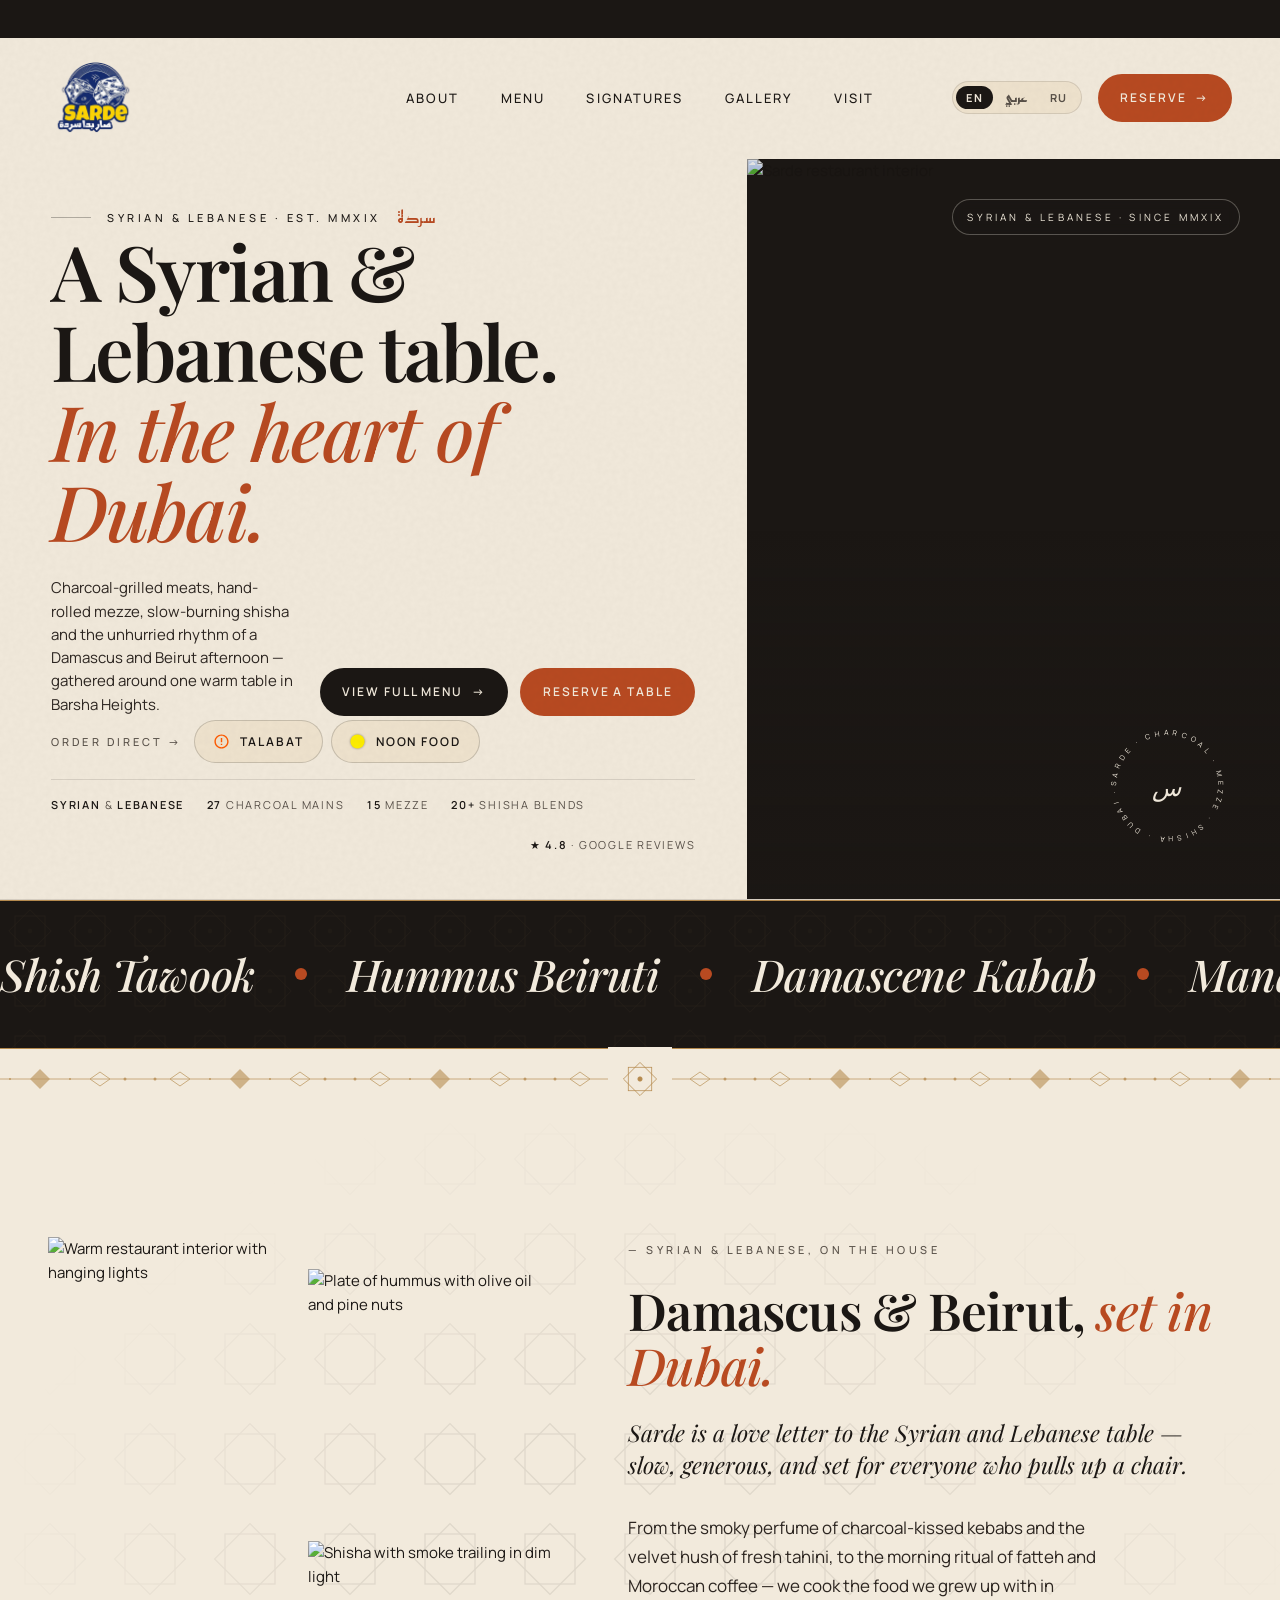
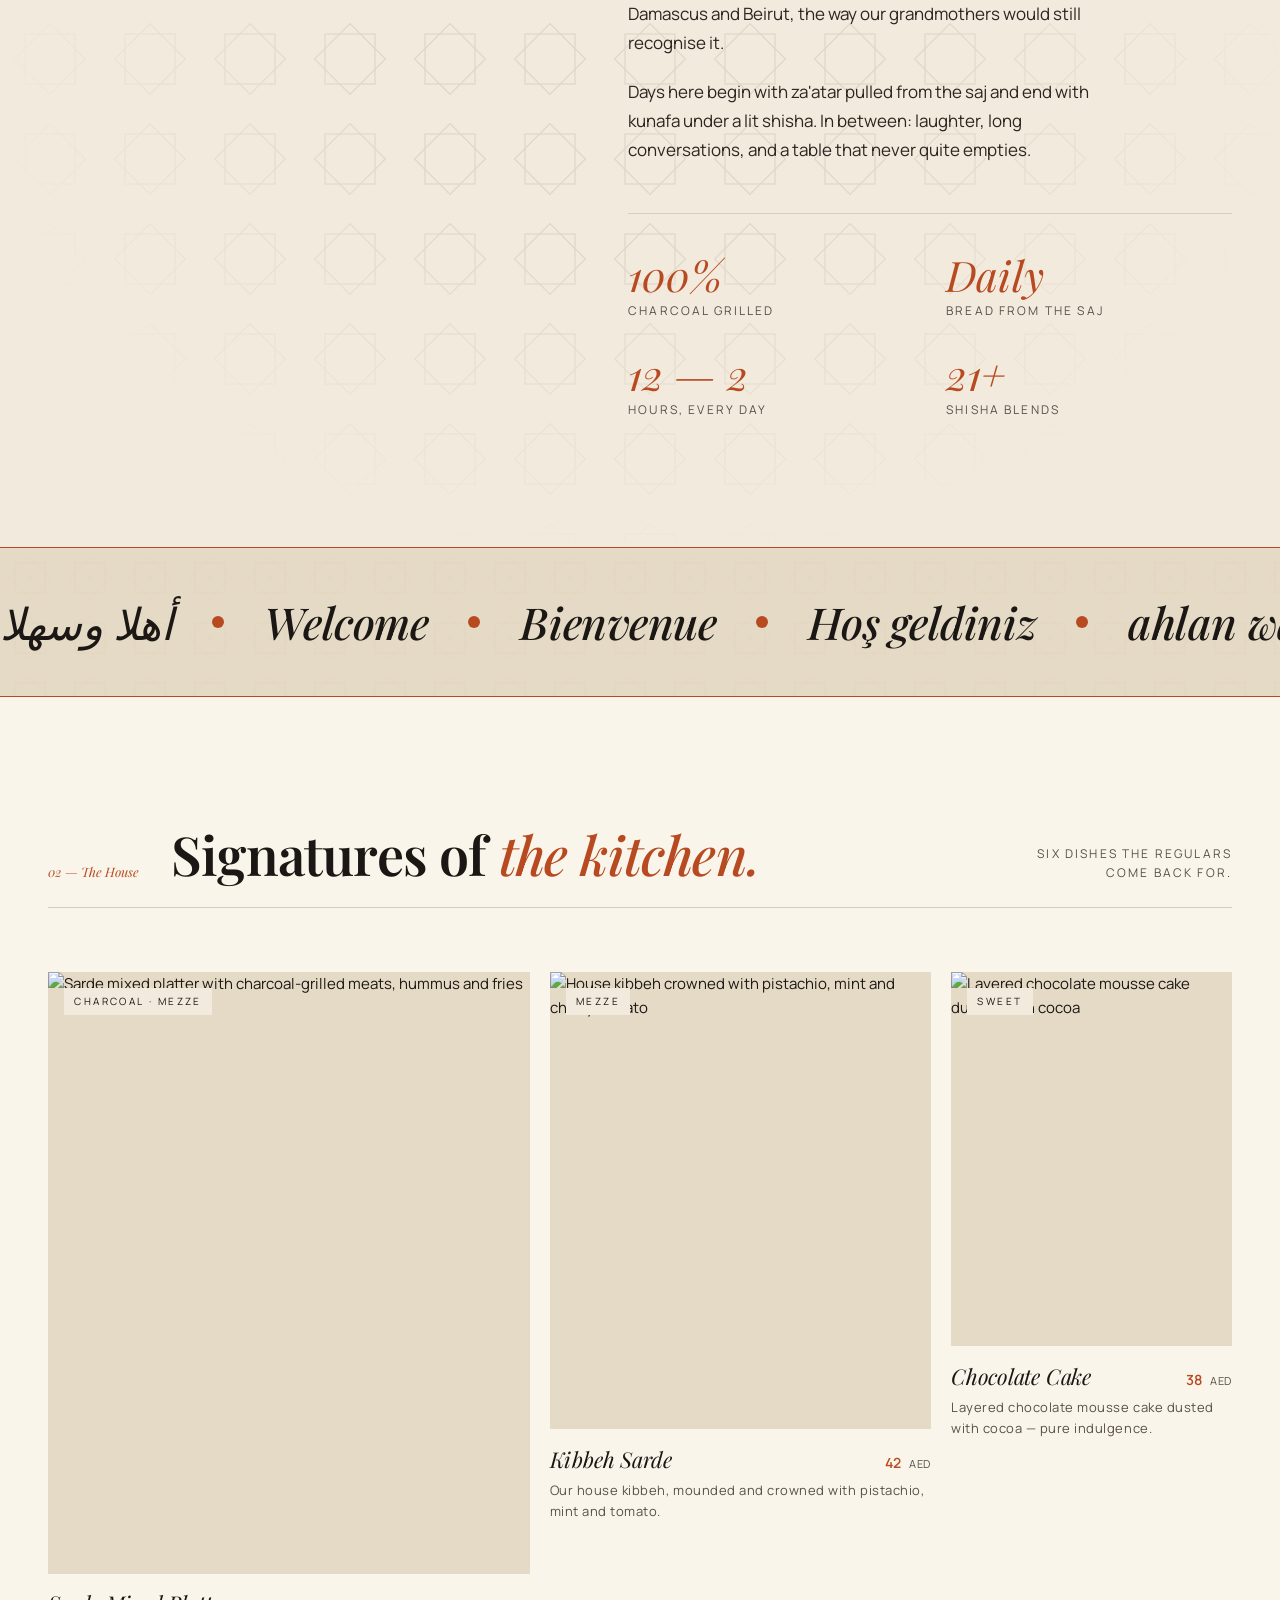
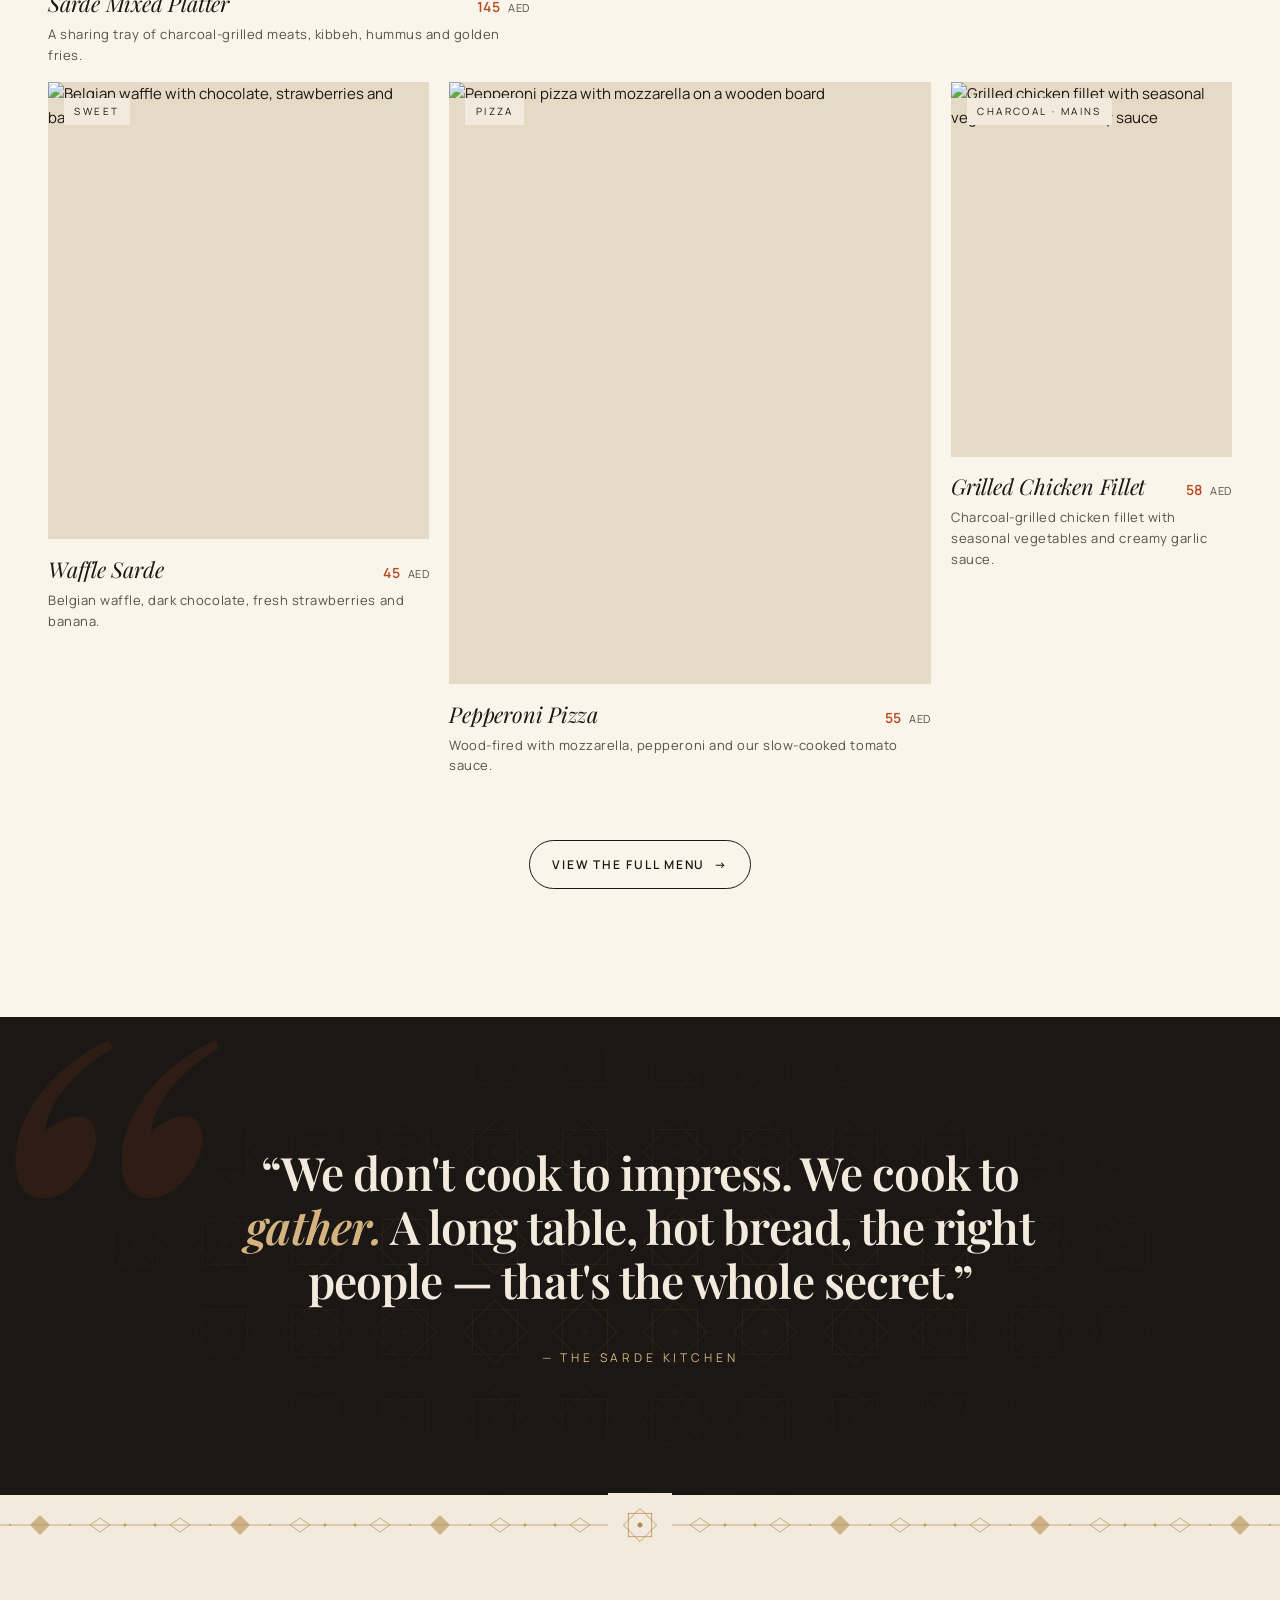
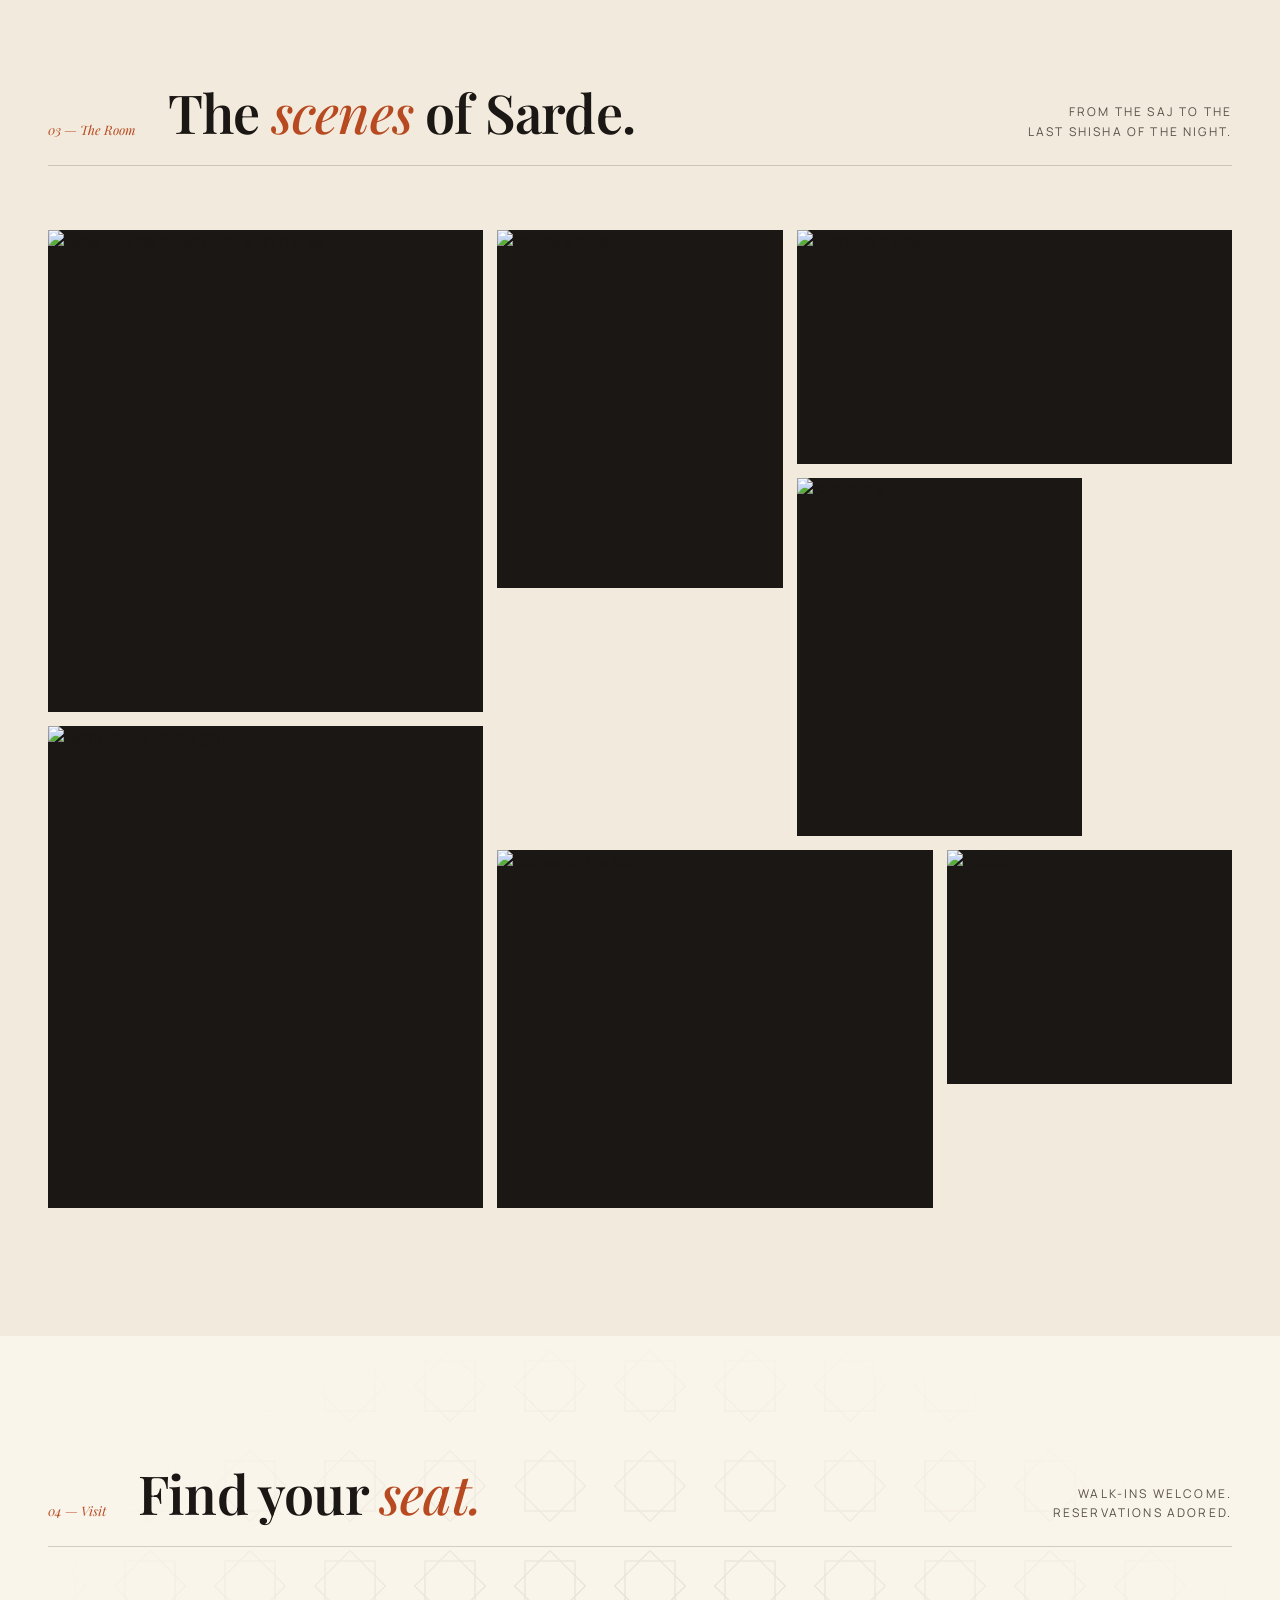
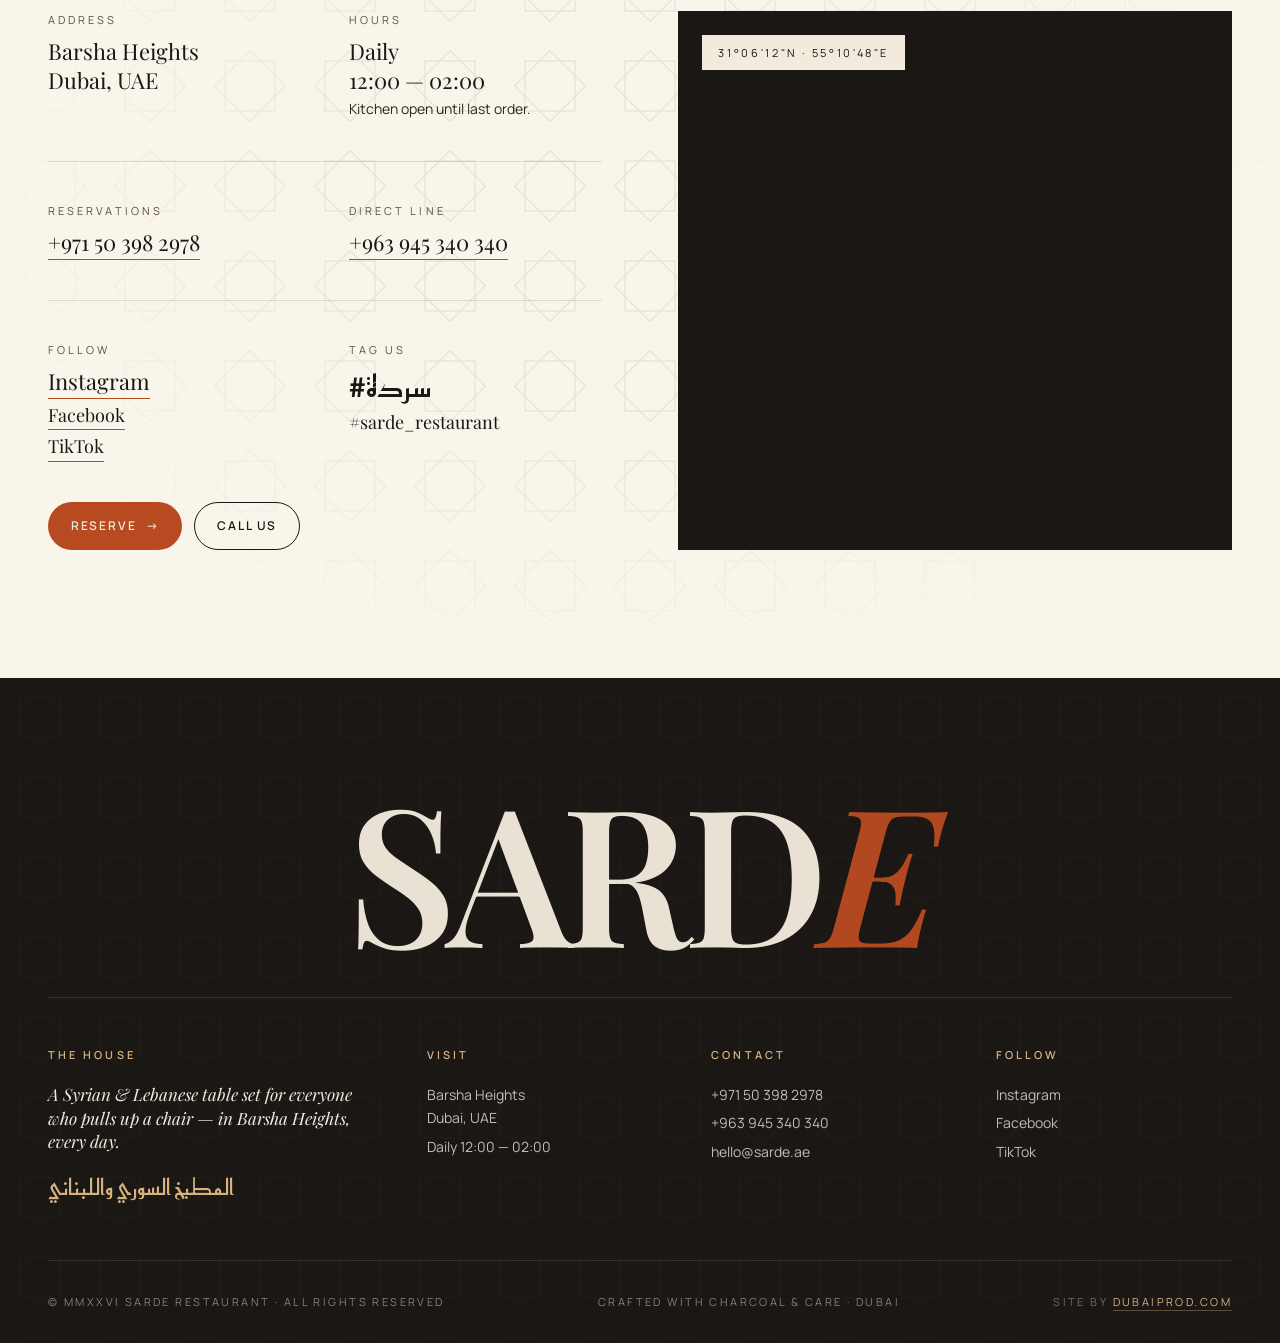
==== commit 7c354ba5: "Add dubaiprod.com site credit to footer" ====
--- a/index.html
+++ b/index.html
@@ -508,6 +508,7 @@
     <div class="footer-bottom">
       <span data-i18n="foot.bottom.l">© MMXXVI Sarde Restaurant · All rights reserved</span>
       <span data-i18n="foot.bottom.r">Crafted with charcoal & care · Dubai</span>
+      <span class="site-credit">Site by <a href="https://dubaiprod.com" target="_blank" rel="noopener">dubaiprod.com</a></span>
     </div>
   </div>
 </footer>
--- a/css/style.css
+++ b/css/style.css
@@ -1174,6 +1174,20 @@
   letter-spacing: 0.22em;
   text-transform: uppercase;
   color: rgba(242,234,220,.5);
+}
+.footer-bottom .site-credit {
+  color: rgba(242,234,220,.4);
+}
+.footer-bottom .site-credit a {
+  color: var(--brass-light);
+  text-decoration: none;
+  border-bottom: 1px solid rgba(213,179,128,.35);
+  padding-bottom: 1px;
+  transition: color .2s var(--ease), border-color .2s var(--ease);
+}
+.footer-bottom .site-credit a:hover {
+  color: var(--brass);
+  border-bottom-color: var(--brass);
 }
 
 /* =============================================================
